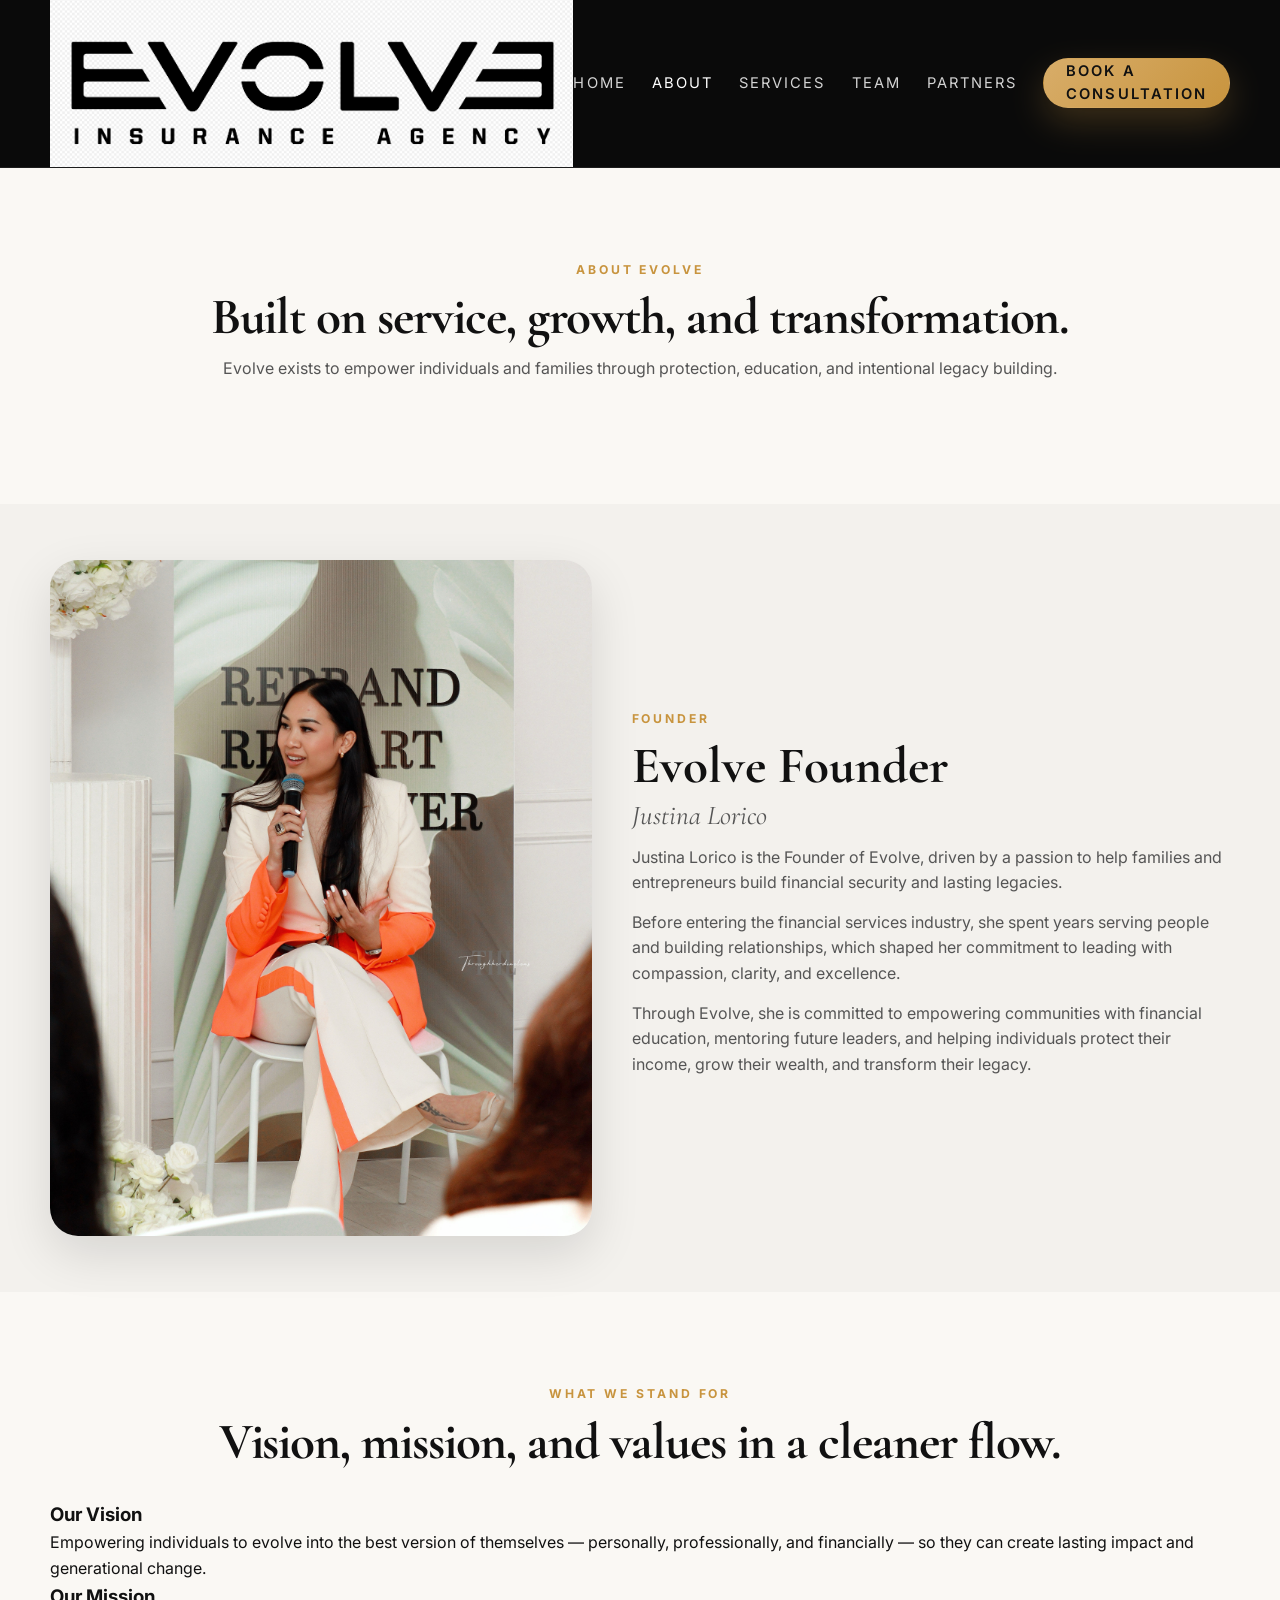
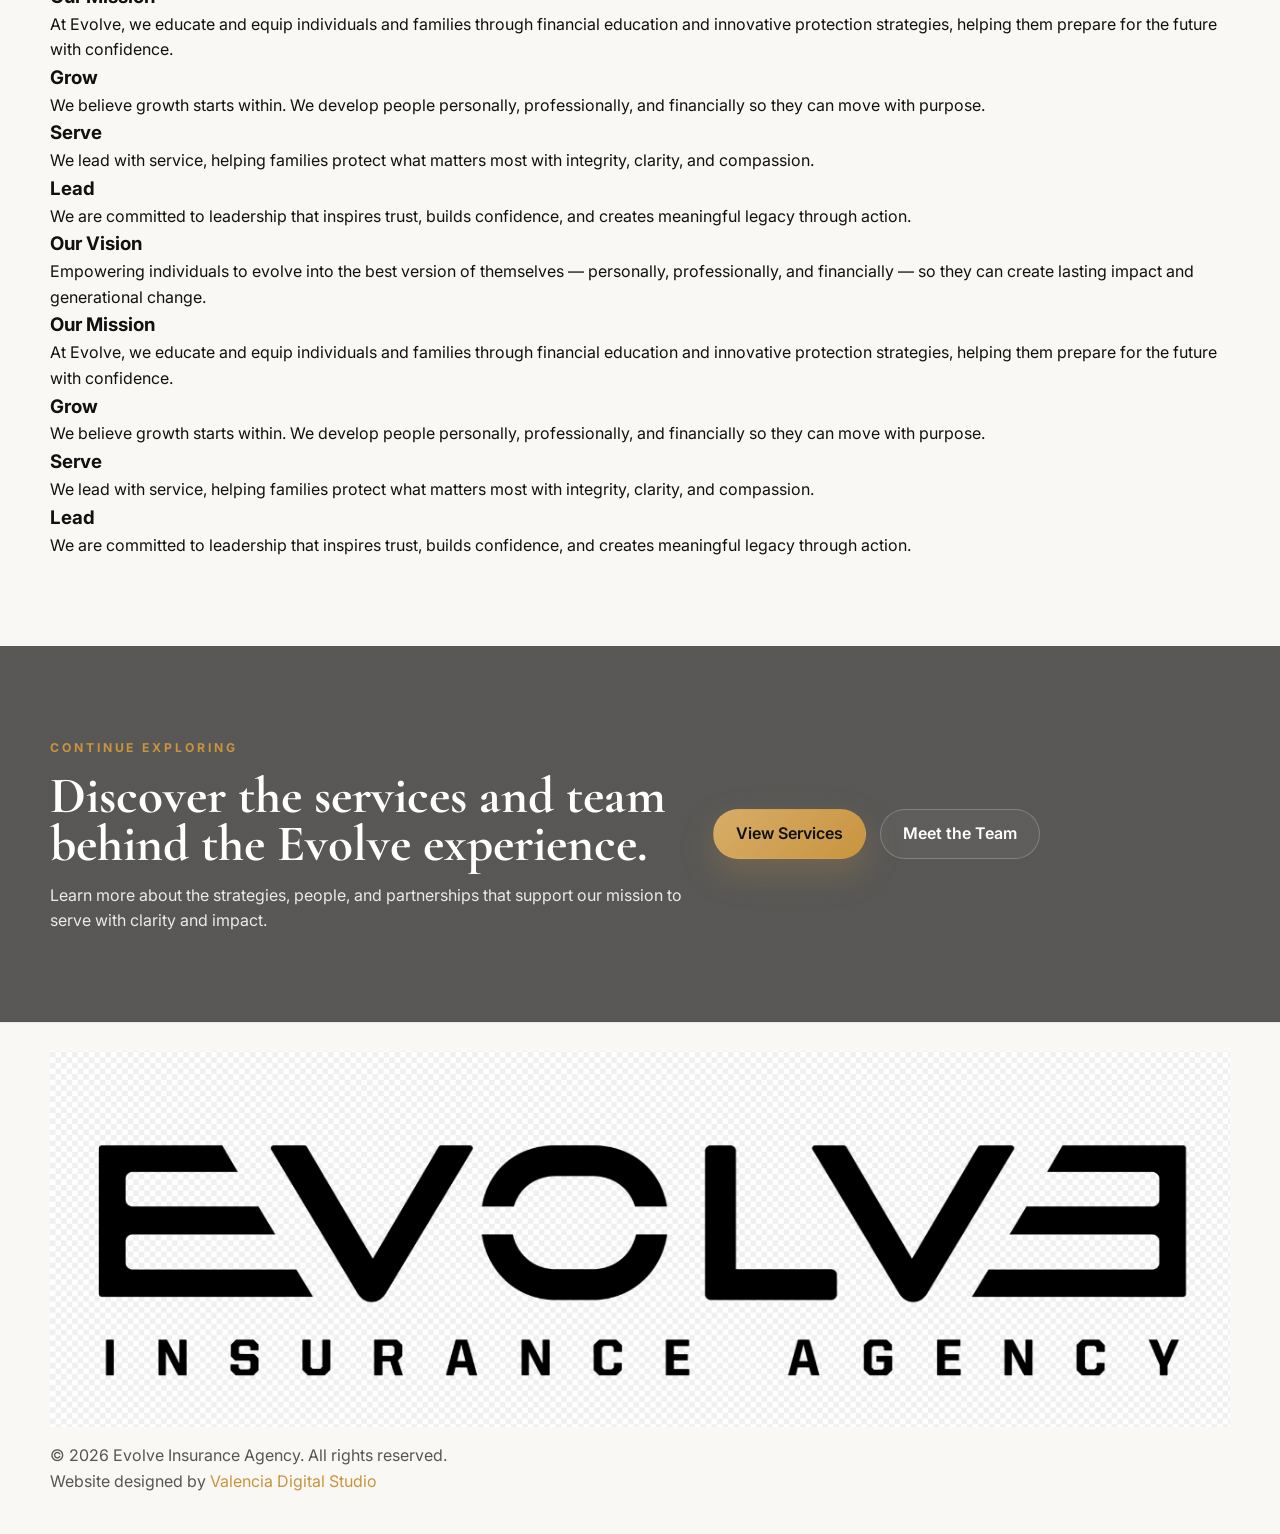
==== about.html @ 2012eca6 "Update about.html" ====
<!DOCTYPE html>
<html lang="en">
<head>
  <meta charset="UTF-8" />
  <meta name="viewport" content="width=device-width, initial-scale=1.0" />
  <title>About | Evolve</title>
  <meta
    name="description"
    content="Learn about Evolve, its founder, mission, and values."
  />

  <link rel="preconnect" href="https://fonts.googleapis.com" />
  <link rel="preconnect" href="https://fonts.gstatic.com" crossorigin />
  <link
    href="https://fonts.googleapis.com/css2?family=Cormorant+Garamond:wght@500;600;700&family=Inter:wght@300;400;500;600;700;800&display=swap"
    rel="stylesheet"
  />

  <link rel="stylesheet" href="style.css" />
</head>
<body>
  <header class="site-header">
    <div class="container nav">
      <a href="index.html" class="brand">
        <img src="assets/evolve-logo.png" alt="Evolve logo" />
      </a>

      <button
        class="menu-toggle"
        id="menuToggle"
        aria-label="Open menu"
        aria-expanded="false"
        aria-controls="mobileMenu"
      >
        <span></span>
        <span></span>
        <span></span>
      </button>

      <nav class="nav-links" id="mobileMenu">
        <a href="index.html">Home</a>
        <a href="about.html" class="active">About</a>
        <a href="services.html">Services</a>
        <a href="team.html">Team</a>
        <a href="partners.html">Partners</a>
        <a href="consultation.html" class="btn btn-gold">Book a Consultation</a>
      </nav>
    </div>
  </header>

  <main>
    <section class="section-light">
      <div class="container">
        <div class="section-heading center">
          <span class="eyebrow">About Evolve</span>
          <h1>Built on service, growth, and transformation.</h1>
          <p>
            Evolve exists to empower individuals and families through protection,
            education, and intentional legacy building.
          </p>
        </div>
      </div>
    </section>

    <section class="section-plain">
      <div class="container about-split">
        <div class="about-image-card">
          <img src="assets/founder.jpg" alt="Founder of Evolve" />
        </div>

        <div class="about-copy">
          <span class="eyebrow">Founder</span>
          <h2>Evolve Founder</h2>
          <p class="script-text">Justina Lorico</p>

          <p>
            Justina Lorico is the Founder of Evolve, driven by a
            passion to help families and entrepreneurs build financial security and
            lasting legacies.
          </p>

          <p>
            Before entering the financial services industry, she spent years serving
            people and building relationships, which shaped her commitment to leading
            with compassion, clarity, and excellence.
          </p>

          <p>
            Through Evolve, she is committed to empowering communities
            with financial education, mentoring future leaders, and helping individuals
            protect their income, grow their wealth, and transform their legacy.
          </p>
        </div>
      </div>
    </section>

    <section class="section-light">
      <div class="container">
        <div class="section-heading center">
          <span class="eyebrow">What We Stand For</span>
          <h2>Vision, mission, and values in a cleaner flow.</h2>
        </div>

        <div class="about-auto-slider">
          <div class="auto-track about-track">
            <article class="about-slide-card">
              <h3>Our Vision</h3>
              <p>
                Empowering individuals to evolve into the best version of themselves —
                personally, professionally, and financially — so they can create lasting
                impact and generational change.
              </p>
            </article>

            <article class="about-slide-card">
              <h3>Our Mission</h3>
              <p>
                At Evolve, we educate and equip individuals and families
                through financial education and innovative protection strategies, helping
                them prepare for the future with confidence.
              </p>
            </article>

            <article class="about-slide-card">
              <h3>Grow</h3>
              <p>
                We believe growth starts within. We develop people personally,
                professionally, and financially so they can move with purpose.
              </p>
            </article>

            <article class="about-slide-card">
              <h3>Serve</h3>
              <p>
                We lead with service, helping families protect what matters most with
                integrity, clarity, and compassion.
              </p>
            </article>

            <article class="about-slide-card">
              <h3>Lead</h3>
              <p>
                We are committed to leadership that inspires trust, builds confidence,
                and creates meaningful legacy through action.
              </p>
            </article>

            <article class="about-slide-card">
              <h3>Our Vision</h3>
              <p>
                Empowering individuals to evolve into the best version of themselves —
                personally, professionally, and financially — so they can create lasting
                impact and generational change.
              </p>
            </article>

            <article class="about-slide-card">
              <h3>Our Mission</h3>
              <p>
                At Evolve, we educate and equip individuals and families
                through financial education and innovative protection strategies, helping
                them prepare for the future with confidence.
              </p>
            </article>

            <article class="about-slide-card">
              <h3>Grow</h3>
              <p>
                We believe growth starts within. We develop people personally,
                professionally, and financially so they can move with purpose.
              </p>
            </article>

            <article class="about-slide-card">
              <h3>Serve</h3>
              <p>
                We lead with service, helping families protect what matters most with
                integrity, clarity, and compassion.
              </p>
            </article>

            <article class="about-slide-card">
              <h3>Lead</h3>
              <p>
                We are committed to leadership that inspires trust, builds confidence,
                and creates meaningful legacy through action.
              </p>
            </article>
          </div>
        </div>
      </div>
    </section>

    <section class="section-dark">
      <div class="container consultation-box">
        <div>
          <span class="eyebrow">Continue Exploring</span>
          <h2>Discover the services and team behind the Evolve experience.</h2>
          <p>
            Learn more about the strategies, people, and partnerships that support
            our mission to serve with clarity and impact.
          </p>
        </div>

        <div class="consultation-actions">
          <a href="services.html" class="btn btn-gold">View Services</a>
          <a href="team.html" class="btn btn-outline-light">Meet the Team</a>
        </div>
      </div>
    </section>
  </main>

  <footer class="site-footer">
    <div class="container footer-row">
      <div class="footer-brand">
        <img src="assets/evolve-logo.png" alt="Evolve logo" />
      </div>

      <div class="footer-copy">
        <p>© 2026 Evolve Insurance Agency. All rights reserved.</p>
        <p>
          Website designed by
          <a
            href="https://www.instagram.com/valenciadigitalstudio?igsh=MWRkOGlpdWNxNnF4ZQ%3D%3D&utm_source=qr"
            target="_blank"
            rel="noopener"
          >
            Valencia Digital Studio
          </a>
        </p>
      </div>
    </div>
  </footer>

  <script>
    const menuToggle = document.getElementById("menuToggle");
    const mobileMenu = document.getElementById("mobileMenu");

    if (menuToggle && mobileMenu) {
      menuToggle.addEventListener("click", () => {
        mobileMenu.classList.toggle("show");
        const expanded = menuToggle.getAttribute("aria-expanded") === "true";
        menuToggle.setAttribute("aria-expanded", String(!expanded));
      });
    }
  </script>
</body>
</html>
---- style.css ----
:root {
  --bg: #f3f1ed;
  --bg-soft: #faf8f4;
  --text: #111111;
  --muted: #555555;
  --line: rgba(17, 17, 17, 0.1);

  --black: #050505;
  --white: #ffffff;
  --gold: #c8943e;
  --gold-soft: #d8ad69;

  --shadow: 0 18px 50px rgba(0, 0, 0, 0.12);
  --radius: 28px;
  --max-width: 1180px;
}

* {
  box-sizing: border-box;
  margin: 0;
  padding: 0;
}

html {
  scroll-behavior: smooth;
}

body {
  font-family: "Inter", sans-serif;
  background: var(--bg);
  color: var(--text);
  line-height: 1.6;
}

img {
  max-width: 100%;
  display: block;
}

a {
  color: inherit;
  text-decoration: none;
}

.container {
  width: min(calc(100% - 32px), var(--max-width));
  margin: 0 auto;
}

/* Header */
.site-header {
  position: sticky;
  top: 0;
  z-index: 1000;
  background: rgba(0, 0, 0, 0.96);
  border-bottom: 1px solid rgba(255, 255, 255, 0.08);
}

.nav {
  min-height: 78px;
  display: flex;
  align-items: center;
  justify-content: space-between;
  position: relative;
}

.brand-mini {
  color: var(--white);
  font-weight: 800;
  letter-spacing: 0.24em;
  font-size: 0.85rem;
}

.nav-links {
  display: flex;
  align-items: center;
  gap: 26px;
}

.nav-links a {
  color: rgba(255, 255, 255, 0.82);
  font-size: 0.92rem;
  text-transform: uppercase;
  letter-spacing: 0.14em;
  transition: 0.25s ease;
}

.nav-links a:hover,
.nav-links a.active {
  color: var(--white);
}

.menu-toggle {
  display: none;
  width: 52px;
  height: 52px;
  border-radius: 14px;
  border: 1px solid rgba(255, 255, 255, 0.12);
  background: rgba(255, 255, 255, 0.04);
  cursor: pointer;
  padding: 0;
  align-items: center;
  justify-content: center;
  flex-direction: column;
  gap: 6px;
}

.menu-toggle span {
  width: 22px;
  height: 2px;
  background: var(--white);
  border-radius: 999px;
  display: block;
}

/* Buttons */
.btn {
  min-height: 50px;
  padding: 0 22px;
  display: inline-flex;
  align-items: center;
  justify-content: center;
  border-radius: 999px;
  border: 1px solid transparent;
  font-weight: 600;
  transition: 0.25s ease;
}

.btn:hover {
  transform: translateY(-2px);
}

.btn-gold {
  background: linear-gradient(135deg, var(--gold-soft), var(--gold));
  color: #111 !important;
  box-shadow: 0 14px 34px rgba(200, 148, 62, 0.25);
}

.btn-outline {
  border-color: rgba(17, 17, 17, 0.12);
  background: rgba(255, 255, 255, 0.75);
  color: var(--text) !important;
}

.btn-outline-light {
  border-color: rgba(255, 255, 255, 0.22);
  background: rgba(255, 255, 255, 0.04);
  color: var(--white) !important;
}

/* Sections */
.section-light {
  padding: 88px 0;
  background: var(--bg-soft);
}

.section-plain {
  padding: 56px 0;
  background: var(--bg);
}

.section-dark {
  padding: 88px 0;
  color: var(--white);
  background:
    linear-gradient(rgba(8, 8, 8, 0.66), rgba(8, 8, 8, 0.66)),
    url("assets/dark-texture.jpg") center/cover no-repeat;
}

.section-heading {
  margin-bottom: 34px;
}

.section-heading.center {
  text-align: center;
}

.section-heading h1,
.section-heading h2 {
  font-family: "Cormorant Garamond", serif;
  font-size: clamp(2.5rem, 4vw, 4.2rem);
  line-height: 0.95;
  margin-bottom: 14px;
  letter-spacing: -0.02em;
}

.section-heading p {
  max-width: 860px;
  margin: 0 auto;
  color: var(--muted);
}

.section-dark .section-heading p {
  color: rgba(255, 255, 255, 0.86);
}

.eyebrow {
  display: inline-block;
  margin-bottom: 14px;
  text-transform: uppercase;
  letter-spacing: 0.24em;
  font-size: 0.76rem;
  font-weight: 700;
  color: var(--gold);
}

.script-text {
  font-family: "Cormorant Garamond", serif;
  font-style: italic;
  color: var(--gold);
  font-size: clamp(1.7rem, 2vw, 2.4rem);
  line-height: 1.1;
}

/* Hero */
.hero-section {
  text-align: center;
}

.hero-logo-wrap {
  margin-bottom: 44px;
}

.logo-wordmark {
  font-size: clamp(4rem, 10vw, 7rem);
  font-weight: 800;
  letter-spacing: 0.06em;
  line-height: 0.92;
}

.logo-sub {
  letter-spacing: 0.58em;
  font-size: 0.95rem;
  margin-top: 10px;
  margin-bottom: 12px;
  text-transform: uppercase;
}

.hero-copy {
  max-width: 860px;
  margin: 0 auto;
  display: grid;
  gap: 18px;
  font-size: 1.08rem;
}

.hero-actions {
  display: flex;
  gap: 14px;
  justify-content: center;
  flex-wrap: wrap;
  margin-top: 10px;
}

/* Grid helpers */
.grid-3 {
  display: grid;
  grid-template-columns: repeat(3, 1fr);
  gap: 24px;
}

.grid-4 {
  display: grid;
  grid-template-columns: repeat(4, 1fr);
  gap: 18px;
}

/* Impact */
.impact-card {
  min-height: 180px;
  border-radius: 24px;
  padding: 28px 22px;
  background: linear-gradient(180deg, rgba(27, 45, 82, 0.78), rgba(61, 98, 171, 0.72));
  border: 1px solid rgba(255, 255, 255, 0.12);
  display: flex;
  flex-direction: column;
  justify-content: center;
  text-align: center;
}

.impact-card strong {
  font-size: 2rem;
  line-height: 1;
  margin-bottom: 10px;
  text-transform: uppercase;
}

.impact-card span {
  font-size: 0.98rem;
  text-transform: uppercase;
  letter-spacing: 0.05em;
  color: rgba(255, 255, 255, 0.92);
}

/* Value band */
.value-band {
  text-align: center;
}

.value-band p {
  font-size: clamp(1.7rem, 3vw, 2.6rem);
  color: var(--gold);
  letter-spacing: 0.35em;
  text-transform: uppercase;
  font-weight: 700;
}

.value-band span {
  margin: 0 12px;
}

/* Preview cards */
.preview-card {
  background: rgba(255, 255, 255, 0.72);
  border: 1px solid rgba(17, 17, 17, 0.08);
  border-radius: var(--radius);
  box-shadow: var(--shadow);
  padding: 30px;
  transition: 0.25s ease;
}

.preview-card:hover {
  transform: translateY(-4px);
  box-shadow: 0 22px 56px rgba(0, 0, 0, 0.14);
}

.preview-card h3 {
  font-family: "Cormorant Garamond", serif;
  font-size: 2rem;
  margin-bottom: 10px;
}

.preview-card p {
  color: var(--muted);
}

/* Consultation */
.consultation-box {
  display: grid;
  grid-template-columns: 1.1fr 0.9fr;
  gap: 30px;
  align-items: center;
}

.consultation-box h2 {
  font-family: "Cormorant Garamond", serif;
  font-size: clamp(2.3rem, 4vw, 4rem);
  line-height: 0.95;
  margin-bottom: 14px;
}

.consultation-box p {
  color: rgba(255, 255, 255, 0.88);
}

.consultation-actions {
  display: flex;
  gap: 14px;
  flex-wrap: wrap;
}

/* Footer */
.site-footer {
  padding: 28px 0 40px;
  border-top: 1px solid rgba(17, 17, 17, 0.08);
  background: var(--bg-soft);
}

.footer-row {
  display: flex;
  justify-content: space-between;
  gap: 16px;
  flex-wrap: wrap;
}

.footer-row p {
  color: var(--muted);
}

.footer-row a {
  color: var(--gold);
}

/* Responsive */
@media (max-width: 1024px) {
  .grid-4 {
    grid-template-columns: repeat(2, 1fr);
  }

  .grid-3,
  .consultation-box {
    grid-template-columns: 1fr;
  }
}

@media (max-width: 760px) {
  .menu-toggle {
    display: inline-flex;
  }

  .nav-links {
    display: none;
    position: absolute;
    top: calc(100% + 10px);
    right: 0;
    width: min(300px, calc(100vw - 32px));
    padding: 18px;
    border-radius: 20px;
    background: rgba(0, 0, 0, 0.98);
    border: 1px solid rgba(255, 255, 255, 0.08);
    box-shadow: 0 14px 40px rgba(0, 0, 0, 0.3);
    flex-direction: column;
    align-items: stretch;
    gap: 12px;
    z-index: 1001;
  }

  .nav-links.show {
    display: flex;
  }

  .nav-links a,
  .nav-links .btn {
    width: 100%;
  }

  .grid-4,
  .grid-3,
  .consultation-box {
    grid-template-columns: 1fr;
  }

  .section-light,
  .section-dark {
    padding: 68px 0;
  }

  .hero-actions,
  .consultation-actions {
    flex-direction: column;
  }

  .hero-actions .btn,
  .consultation-actions .btn {
    width: 100%;
  }

  .value-band p {
    letter-spacing: 0.16em;
    line-height: 1.5;
  }
}
/* ABOUT PAGE */
.about-split {
  display: grid;
  grid-template-columns: 0.95fr 1.05fr;
  gap: 40px;
  align-items: center;
}

.about-image-card {
  overflow: hidden;
  border-radius: 28px;
  box-shadow: var(--shadow);
}

.about-image-card img {
  width: 100%;
  height: 100%;
  object-fit: cover;
}

.about-copy h2 {
  font-family: "Cormorant Garamond", serif;
  font-size: clamp(2.3rem, 4vw, 4rem);
  line-height: 0.95;
  margin-bottom: 10px;
}

.about-copy p {
  color: var(--muted);
  margin-bottom: 14px;
}

.mission-grid {
  display: grid;
  grid-template-columns: repeat(3, 1fr);
  gap: 24px;
}

.mission-card {
  border-radius: 28px;
  padding: 30px;
  background: rgba(255, 255, 255, 0.06);
  border: 1px solid rgba(255, 255, 255, 0.1);
}

.mission-card h3 {
  font-family: "Cormorant Garamond", serif;
  font-size: 2rem;
  margin-bottom: 10px;
}

.mission-card p {
  color: rgba(255, 255, 255, 0.88);
}

.statement-stack {
  display: grid;
  gap: 24px;
}

.statement-box {
  border-radius: 28px;
  padding: 34px;
}

.dark-box {
  background:
    linear-gradient(rgba(8, 8, 8, 0.72), rgba(8, 8, 8, 0.72)),
    url("assets/dark-texture.jpg") center/cover no-repeat;
  color: var(--white);
  border: 1px solid rgba(255, 255, 255, 0.08);
}

.statement-title {
  font-family: "Cormorant Garamond", serif;
  font-size: clamp(2rem, 3vw, 3rem);
  margin-bottom: 10px;
}

.statement-body {
  color: rgba(255, 255, 255, 0.9);
  font-size: 1.06rem;
}

.about-bottom-cta {
  display: grid;
  grid-template-columns: 1.1fr 0.9fr;
  gap: 28px;
  align-items: center;
}

.about-bottom-cta h2 {
  font-family: "Cormorant Garamond", serif;
  font-size: clamp(2.2rem, 4vw, 3.8rem);
  line-height: 0.95;
}

.about-bottom-actions {
  display: flex;
  gap: 14px;
  flex-wrap: wrap;
  justify-content: flex-start;
}

@media (max-width: 1024px) {
  .about-split,
  .mission-grid,
  .about-bottom-cta {
    grid-template-columns: 1fr;
  }
}

@media (max-width: 760px) {
  .about-bottom-actions {
    flex-direction: column;
  }

  .about-bottom-actions .btn {
    width: 100%;
  }

  .mission-grid {
    grid-template-columns: 1fr;
  }
}
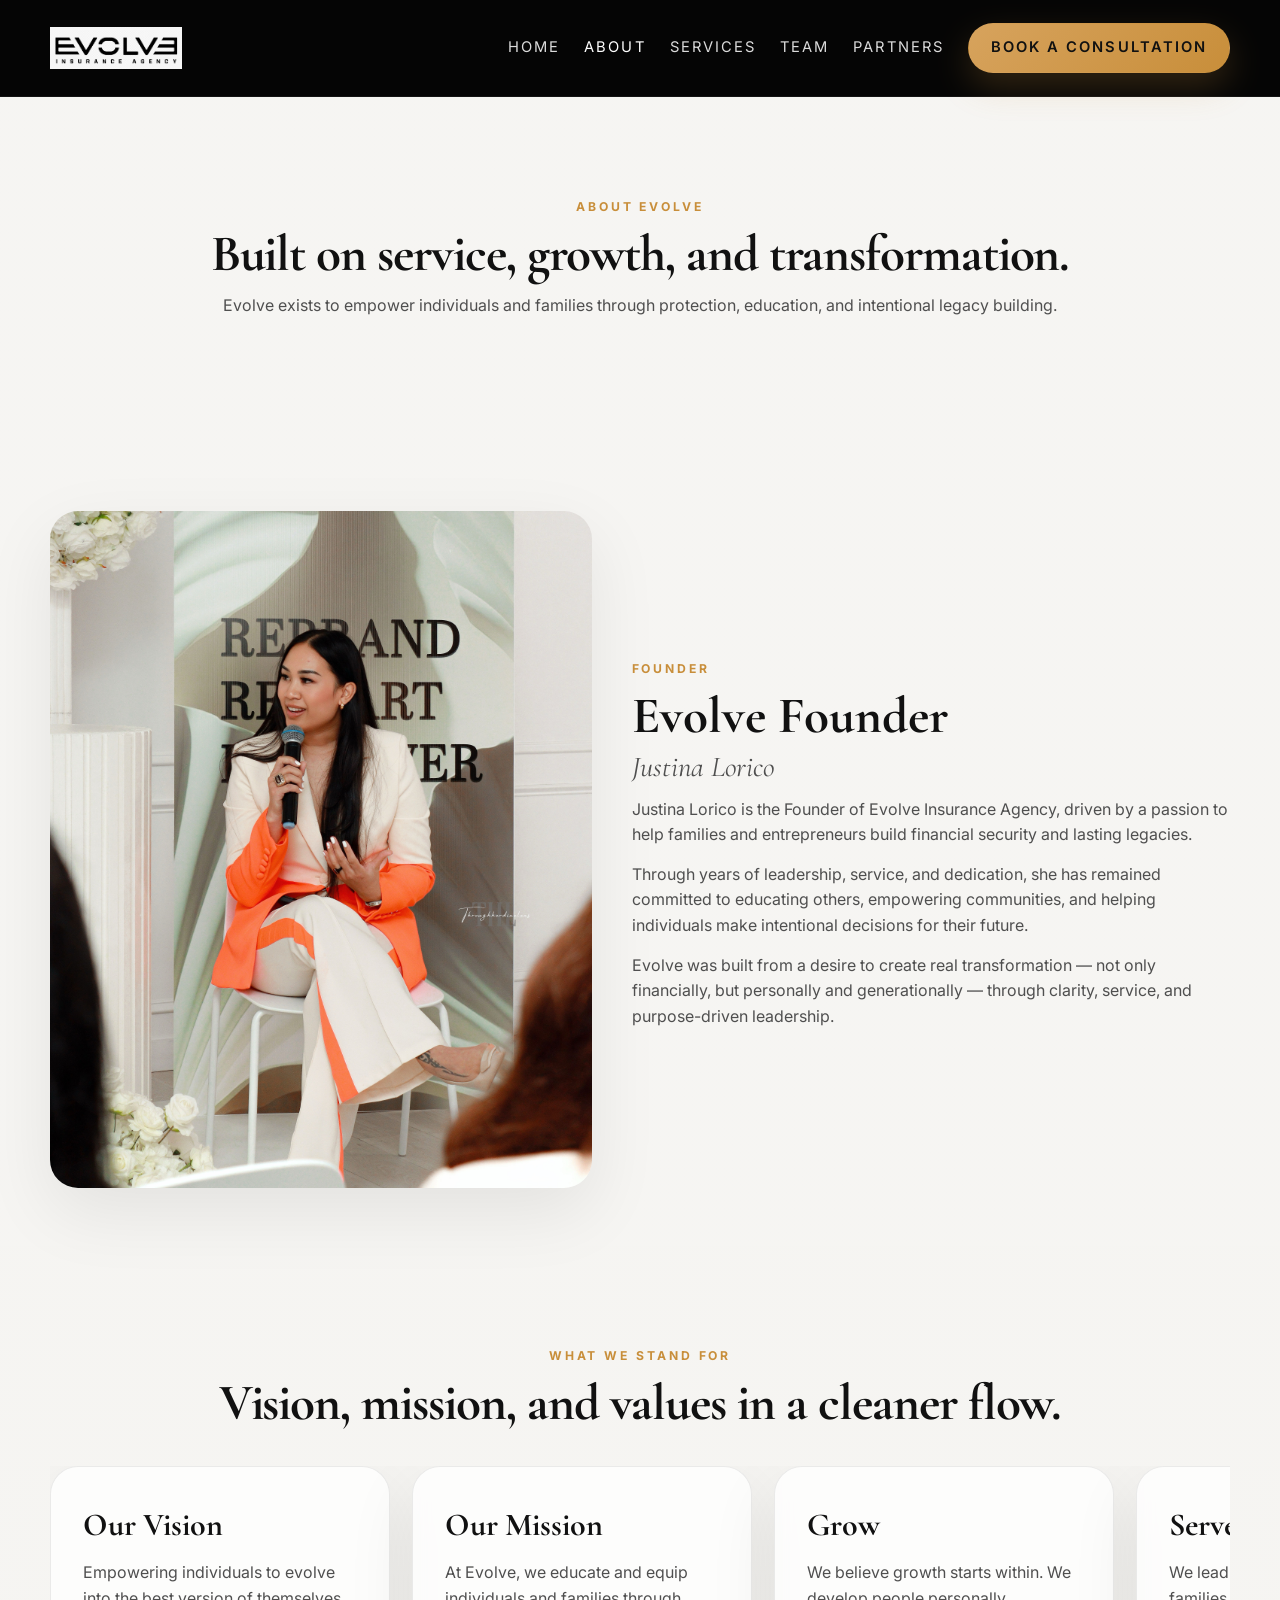
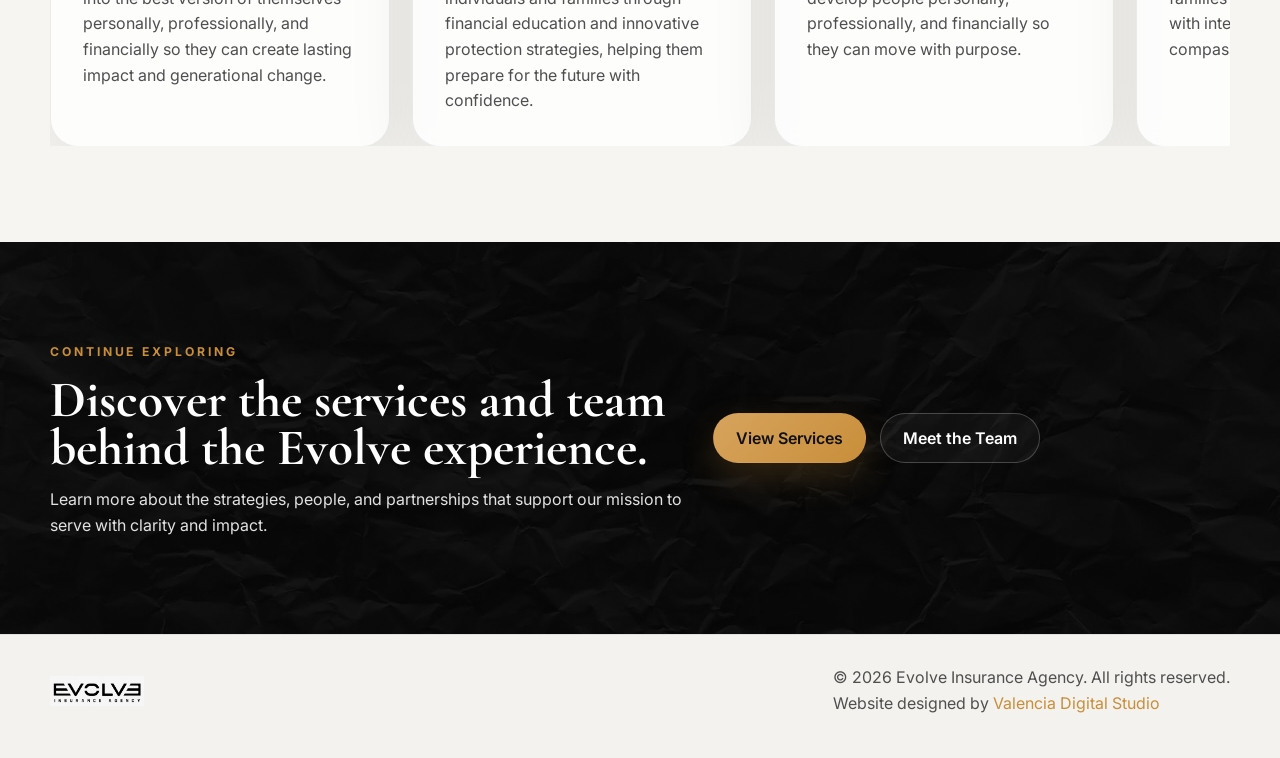
==== commit 425d3415: "Update about.html" ====
--- a/about.html
+++ b/about.html
@@ -3,10 +3,10 @@
 <head>
   <meta charset="UTF-8" />
   <meta name="viewport" content="width=device-width, initial-scale=1.0" />
-  <title>About | Evolve</title>
+  <title>About | Evolve Insurance Agency</title>
   <meta
     name="description"
-    content="Learn about Evolve, its founder, mission, and values."
+    content="Learn about Evolve Insurance Agency, the founder, mission, and values behind the brand."
   />
 
   <link rel="preconnect" href="https://fonts.googleapis.com" />
@@ -43,7 +43,7 @@
         <a href="services.html">Services</a>
         <a href="team.html">Team</a>
         <a href="partners.html">Partners</a>
-        <a href="consultation.html" class="btn btn-gold">Book a Consultation</a>
+        <a href="consultation.html" class="btn btn-gold nav-cta">Book a Consultation</a>
       </nav>
     </div>
   </header>
@@ -65,7 +65,7 @@
     <section class="section-plain">
       <div class="container about-split">
         <div class="about-image-card">
-          <img src="assets/founder.jpg" alt="Founder of Evolve" />
+          <img src="assets/founder.jpg" alt="Founder of Evolve Insurance Agency" />
         </div>
 
         <div class="about-copy">
@@ -74,21 +74,21 @@
           <p class="script-text">Justina Lorico</p>
 
           <p>
-            Justina Lorico is the Founder of Evolve, driven by a
+            Justina Lorico is the Founder of Evolve Insurance Agency, driven by a
             passion to help families and entrepreneurs build financial security and
             lasting legacies.
           </p>
 
           <p>
-            Before entering the financial services industry, she spent years serving
-            people and building relationships, which shaped her commitment to leading
-            with compassion, clarity, and excellence.
-          </p>
-
-          <p>
-            Through Evolve, she is committed to empowering communities
-            with financial education, mentoring future leaders, and helping individuals
-            protect their income, grow their wealth, and transform their legacy.
+            Through years of leadership, service, and dedication, she has remained
+            committed to educating others, empowering communities, and helping
+            individuals make intentional decisions for their future.
+          </p>
+
+          <p>
+            Evolve was built from a desire to create real transformation — not only
+            financially, but personally and generationally — through clarity,
+            service, and purpose-driven leadership.
           </p>
         </div>
       </div>
@@ -101,27 +101,27 @@
           <h2>Vision, mission, and values in a cleaner flow.</h2>
         </div>
 
-        <div class="about-auto-slider">
-          <div class="auto-track about-track">
-            <article class="about-slide-card">
+        <div class="slider-shell">
+          <div class="slider-track slider-right about-track">
+            <article class="about-slide-card about-blue">
               <h3>Our Vision</h3>
               <p>
-                Empowering individuals to evolve into the best version of themselves —
-                personally, professionally, and financially — so they can create lasting
+                Empowering individuals to evolve into the best version of themselves
+                personally, professionally, and financially so they can create lasting
                 impact and generational change.
               </p>
             </article>
 
-            <article class="about-slide-card">
+            <article class="about-slide-card about-blue">
               <h3>Our Mission</h3>
               <p>
-                At Evolve, we educate and equip individuals and families
-                through financial education and innovative protection strategies, helping
+                At Evolve, we educate and equip individuals and families through
+                financial education and innovative protection strategies, helping
                 them prepare for the future with confidence.
               </p>
             </article>
 
-            <article class="about-slide-card">
+            <article class="about-slide-card about-blue">
               <h3>Grow</h3>
               <p>
                 We believe growth starts within. We develop people personally,
@@ -129,15 +129,15 @@
               </p>
             </article>
 
-            <article class="about-slide-card">
+            <article class="about-slide-card about-blue">
               <h3>Serve</h3>
               <p>
-                We lead with service, helping families protect what matters most with
-                integrity, clarity, and compassion.
-              </p>
-            </article>
-
-            <article class="about-slide-card">
+                We lead with service, helping families protect what matters most
+                with integrity, clarity, and compassion.
+              </p>
+            </article>
+
+            <article class="about-slide-card about-blue">
               <h3>Lead</h3>
               <p>
                 We are committed to leadership that inspires trust, builds confidence,
@@ -145,25 +145,25 @@
               </p>
             </article>
 
-            <article class="about-slide-card">
+            <article class="about-slide-card about-blue">
               <h3>Our Vision</h3>
               <p>
-                Empowering individuals to evolve into the best version of themselves —
-                personally, professionally, and financially — so they can create lasting
+                Empowering individuals to evolve into the best version of themselves
+                personally, professionally, and financially so they can create lasting
                 impact and generational change.
               </p>
             </article>
 
-            <article class="about-slide-card">
+            <article class="about-slide-card about-blue">
               <h3>Our Mission</h3>
               <p>
-                At Evolve, we educate and equip individuals and families
-                through financial education and innovative protection strategies, helping
+                At Evolve, we educate and equip individuals and families through
+                financial education and innovative protection strategies, helping
                 them prepare for the future with confidence.
               </p>
             </article>
 
-            <article class="about-slide-card">
+            <article class="about-slide-card about-blue">
               <h3>Grow</h3>
               <p>
                 We believe growth starts within. We develop people personally,
@@ -171,15 +171,15 @@
               </p>
             </article>
 
-            <article class="about-slide-card">
+            <article class="about-slide-card about-blue">
               <h3>Serve</h3>
               <p>
-                We lead with service, helping families protect what matters most with
-                integrity, clarity, and compassion.
-              </p>
-            </article>
-
-            <article class="about-slide-card">
+                We lead with service, helping families protect what matters most
+                with integrity, clarity, and compassion.
+              </p>
+            </article>
+
+            <article class="about-slide-card about-blue">
               <h3>Lead</h3>
               <p>
                 We are committed to leadership that inspires trust, builds confidence,
--- a/style.css
+++ b/style.css
@@ -1,16 +1,18 @@
 :root {
-  --bg: #f3f1ed;
-  --bg-soft: #faf8f4;
+  --bg: #e9e9eb;
+  --bg-soft: #f4f2ee;
+  --panel: #f7f6f3;
   --text: #111111;
-  --muted: #555555;
-  --line: rgba(17, 17, 17, 0.1);
+  --muted: #4f4f4f;
+  --line: rgba(17, 17, 17, 0.08);
 
   --black: #050505;
   --white: #ffffff;
-  --gold: #c8943e;
-  --gold-soft: #d8ad69;
+  --gold: #c88e3a;
+  --gold-soft: #d7a35d;
 
   --shadow: 0 18px 50px rgba(0, 0, 0, 0.12);
+  --shadow-soft: 0 24px 70px rgba(0, 0, 0, 0.08);
   --radius: 28px;
   --max-width: 1180px;
 }
@@ -47,38 +49,40 @@
   margin: 0 auto;
 }
 
-/* Header */
+/* HEADER */
 .site-header {
   position: sticky;
   top: 0;
   z-index: 1000;
-  background: rgba(0, 0, 0, 0.96);
-  border-bottom: 1px solid rgba(255, 255, 255, 0.08);
+  background: rgba(0, 0, 0, 0.98);
+  border-bottom: 1px solid rgba(255, 255, 255, 0.06);
+  backdrop-filter: blur(12px);
 }
 
 .nav {
-  min-height: 78px;
+  min-height: 96px;
   display: flex;
   align-items: center;
   justify-content: space-between;
   position: relative;
 }
 
-.brand-mini {
-  color: var(--white);
-  font-weight: 800;
-  letter-spacing: 0.24em;
-  font-size: 0.85rem;
+.brand img,
+.logo {
+  height: 42px;
+  width: auto;
+  object-fit: contain;
+  display: block;
 }
 
 .nav-links {
   display: flex;
   align-items: center;
-  gap: 26px;
+  gap: 24px;
 }
 
 .nav-links a {
-  color: rgba(255, 255, 255, 0.82);
+  color: rgba(255, 255, 255, 0.86);
   font-size: 0.92rem;
   text-transform: uppercase;
   letter-spacing: 0.14em;
@@ -113,7 +117,7 @@
   display: block;
 }
 
-/* Buttons */
+/* BUTTONS */
 .btn {
   min-height: 50px;
   padding: 0 22px;
@@ -133,12 +137,12 @@
 .btn-gold {
   background: linear-gradient(135deg, var(--gold-soft), var(--gold));
   color: #111 !important;
-  box-shadow: 0 14px 34px rgba(200, 148, 62, 0.25);
+  box-shadow: 0 14px 34px rgba(200, 142, 58, 0.22);
 }
 
 .btn-outline {
   border-color: rgba(17, 17, 17, 0.12);
-  background: rgba(255, 255, 255, 0.75);
+  background: rgba(255, 255, 255, 0.82);
   color: var(--text) !important;
 }
 
@@ -148,27 +152,31 @@
   color: var(--white) !important;
 }
 
-/* Sections */
+/* SECTIONS */
 .section-light {
-  padding: 88px 0;
-  background: var(--bg-soft);
+  padding: 96px 0;
+  background:
+    linear-gradient(rgba(247, 246, 243, 0.92), rgba(247, 246, 243, 0.92)),
+    url("assets/light-texture.jpg") center/cover no-repeat;
 }
 
 .section-plain {
-  padding: 56px 0;
-  background: var(--bg);
+  padding: 58px 0;
+  background:
+    linear-gradient(rgba(247, 246, 243, 0.92), rgba(247, 246, 243, 0.92)),
+    url("assets/light-texture.jpg") center/cover no-repeat;
 }
 
 .section-dark {
-  padding: 88px 0;
+  padding: 96px 0;
   color: var(--white);
   background:
-    linear-gradient(rgba(8, 8, 8, 0.66), rgba(8, 8, 8, 0.66)),
-    url("assets/dark-texture.jpg") center/cover no-repeat;
+    linear-gradient(rgba(8, 8, 8, 0.72), rgba(8, 8, 8, 0.72)),
+    url("assets/black-texture.jpg") center/cover no-repeat;
 }
 
 .section-heading {
-  margin-bottom: 34px;
+  margin-bottom: 38px;
 }
 
 .section-heading.center {
@@ -184,13 +192,32 @@
   letter-spacing: -0.02em;
 }
 
+.section-light .section-heading h1,
+.section-light .section-heading h2,
+.section-plain .section-heading h1,
+.section-plain .section-heading h2 {
+  color: var(--text);
+}
+
+.section-dark .section-heading h1,
+.section-dark .section-heading h2 {
+  color: var(--white);
+}
+
 .section-heading p {
   max-width: 860px;
   margin: 0 auto;
+}
+
+.section-light .section-heading p,
+.section-light p,
+.section-plain .section-heading p,
+.section-plain p {
   color: var(--muted);
 }
 
-.section-dark .section-heading p {
+.section-dark .section-heading p,
+.section-dark p {
   color: rgba(255, 255, 255, 0.86);
 }
 
@@ -208,32 +235,46 @@
   font-family: "Cormorant Garamond", serif;
   font-style: italic;
   color: var(--gold);
-  font-size: clamp(1.7rem, 2vw, 2.4rem);
+  font-size: clamp(1.8rem, 2vw, 2.5rem);
   line-height: 1.1;
 }
 
-/* Hero */
+/* HERO */
 .hero-section {
+  position: relative;
+  overflow: hidden;
   text-align: center;
+  background:
+    linear-gradient(rgba(247, 246, 243, 0.94), rgba(247, 246, 243, 0.94)),
+    url("assets/light-texture.jpg") center/cover no-repeat;
+}
+
+.hero-inner {
+  position: relative;
+  z-index: 1;
 }
 
 .hero-logo-wrap {
-  margin-bottom: 44px;
-}
-
-.logo-wordmark {
-  font-size: clamp(4rem, 10vw, 7rem);
-  font-weight: 800;
-  letter-spacing: 0.06em;
-  line-height: 0.92;
-}
-
-.logo-sub {
-  letter-spacing: 0.58em;
-  font-size: 0.95rem;
-  margin-top: 10px;
-  margin-bottom: 12px;
-  text-transform: uppercase;
+  margin-bottom: 42px;
+}
+
+.hero-logo-row {
+  display: flex;
+  align-items: center;
+  justify-content: center;
+  gap: 18px;
+}
+
+.hero-eagle {
+  height: 70px;
+  width: auto;
+  object-fit: contain;
+}
+
+.hero-logo-main {
+  height: 90px;
+  width: auto;
+  object-fit: contain;
 }
 
 .hero-copy {
@@ -249,33 +290,75 @@
   gap: 14px;
   justify-content: center;
   flex-wrap: wrap;
-  margin-top: 10px;
-}
-
-/* Grid helpers */
-.grid-3 {
-  display: grid;
-  grid-template-columns: repeat(3, 1fr);
-  gap: 24px;
-}
-
-.grid-4 {
-  display: grid;
-  grid-template-columns: repeat(4, 1fr);
-  gap: 18px;
-}
-
-/* Impact */
+  margin-top: 12px;
+}
+
+/* SHARED AUTO SLIDERS */
+.slider-shell {
+  overflow: hidden;
+  width: 100%;
+  position: relative;
+}
+
+.slider-track {
+  display: flex;
+  gap: 22px;
+  width: max-content;
+  will-change: transform;
+}
+
+.slider-right {
+  animation: moveRight 42s linear infinite;
+}
+
+.slider-shell:hover .slider-track {
+  animation-play-state: paused;
+}
+
+@keyframes moveRight {
+  0% {
+    transform: translateX(-50%);
+  }
+  100% {
+    transform: translateX(0);
+  }
+}
+
+/* LIGHT CARDS */
+.preview-card,
+.about-slide-card,
+.team-copy-card,
+.consultation-main-card,
+.consultation-side-card,
+.partner-card,
+.partner-logo-card {
+  background: rgba(255, 255, 255, 0.76);
+  border: 1px solid rgba(17, 17, 17, 0.08);
+  backdrop-filter: blur(8px);
+}
+
+/* IMPACT */
+.impact-track .impact-card {
+  min-width: 260px;
+  max-width: 260px;
+}
+
 .impact-card {
   min-height: 180px;
   border-radius: 24px;
   padding: 28px 22px;
-  background: linear-gradient(180deg, rgba(27, 45, 82, 0.78), rgba(61, 98, 171, 0.72));
-  border: 1px solid rgba(255, 255, 255, 0.12);
+  background: linear-gradient(180deg, rgba(44, 67, 110, 0.72), rgba(73, 105, 170, 0.68));
+  border: 1px solid rgba(255, 255, 255, 0.10);
   display: flex;
   flex-direction: column;
   justify-content: center;
   text-align: center;
+  transition: 0.3s ease;
+}
+
+.impact-card:hover {
+  transform: translateY(-4px);
+  box-shadow: 0 22px 50px rgba(0, 0, 0, 0.18);
 }
 
 .impact-card strong {
@@ -283,16 +366,17 @@
   line-height: 1;
   margin-bottom: 10px;
   text-transform: uppercase;
+  color: var(--white);
 }
 
 .impact-card span {
   font-size: 0.98rem;
   text-transform: uppercase;
   letter-spacing: 0.05em;
-  color: rgba(255, 255, 255, 0.92);
-}
-
-/* Value band */
+  color: rgba(255, 255, 255, 0.94);
+}
+
+/* VALUE BAND */
 .value-band {
   text-align: center;
 }
@@ -309,59 +393,539 @@
   margin: 0 12px;
 }
 
-/* Preview cards */
+/* PREVIEW CARDS */
+.preview-track .preview-card {
+  min-width: 320px;
+  max-width: 320px;
+}
+
 .preview-card {
-  background: rgba(255, 255, 255, 0.72);
-  border: 1px solid rgba(17, 17, 17, 0.08);
-  border-radius: var(--radius);
-  box-shadow: var(--shadow);
+  border-radius: 28px;
+  box-shadow: var(--shadow-soft);
   padding: 30px;
-  transition: 0.25s ease;
+  transition: 0.3s ease;
 }
 
 .preview-card:hover {
   transform: translateY(-4px);
-  box-shadow: 0 22px 56px rgba(0, 0, 0, 0.14);
+  box-shadow: 0 24px 60px rgba(0, 0, 0, 0.12);
 }
 
 .preview-card h3 {
   font-family: "Cormorant Garamond", serif;
   font-size: 2rem;
   margin-bottom: 10px;
+  color: var(--text);
 }
 
 .preview-card p {
   color: var(--muted);
 }
 
-/* Consultation */
-.consultation-box {
+/* HOMEPAGE PARTNERS */
+.homepage-partners {
+  padding-top: 24px;
+}
+
+.partners-logo-grid {
+  display: grid;
+  grid-template-columns: repeat(5, 1fr);
+  gap: 18px;
+  align-items: center;
+}
+
+.partner-logo-card {
+  min-height: 120px;
+  border-radius: 24px;
+  box-shadow: var(--shadow-soft);
+  display: flex;
+  align-items: center;
+  justify-content: center;
+  padding: 20px;
+  transition: 0.25s ease;
+  position: relative;
+  overflow: hidden;
+}
+
+.partner-logo-card::after,
+.partner-card::after {
+  content: "";
+  position: absolute;
+  inset: 0;
+  background: linear-gradient(
+    120deg,
+    transparent,
+    rgba(200, 142, 58, 0.12),
+    transparent
+  );
+  opacity: 0;
+  transition: 0.3s ease;
+}
+
+.partner-logo-card:hover::after,
+.partner-card:hover::after {
+  opacity: 1;
+}
+
+.partner-logo-card:hover {
+  transform: translateY(-4px);
+  box-shadow: 0 24px 60px rgba(0, 0, 0, 0.12);
+}
+
+.partner-logo-card img {
+  max-width: 100%;
+  max-height: 54px;
+  object-fit: contain;
+}
+
+/* ABOUT */
+.about-split {
+  display: grid;
+  grid-template-columns: 0.95fr 1.05fr;
+  gap: 40px;
+  align-items: center;
+}
+
+.about-image-card {
+  overflow: hidden;
+  border-radius: 28px;
+  box-shadow: var(--shadow-soft);
+}
+
+.about-image-card img {
+  width: 100%;
+  height: 100%;
+  object-fit: cover;
+}
+
+.about-copy h2 {
+  font-family: "Cormorant Garamond", serif;
+  font-size: clamp(2.3rem, 4vw, 4rem);
+  line-height: 0.95;
+  margin-bottom: 10px;
+  color: var(--text);
+}
+
+.about-copy p {
+  color: var(--muted);
+  margin-bottom: 14px;
+}
+
+.about-track .about-slide-card {
+  min-width: 340px;
+  max-width: 340px;
+}
+
+.about-slide-card {
+  border-radius: 28px;
+  box-shadow: var(--shadow-soft);
+  padding: 32px;
+  transition: 0.3s ease;
+}
+
+.about-slide-card:hover {
+  transform: translateY(-4px);
+  box-shadow: 0 24px 60px rgba(0, 0, 0, 0.12);
+}
+
+.about-slide-card h3 {
+  font-family: "Cormorant Garamond", serif;
+  font-size: 2rem;
+  margin-bottom: 10px;
+  color: var(--text);
+}
+
+.about-slide-card p {
+  color: var(--muted);
+}
+
+/* SERVICES */
+.services-top-bar {
+  background: #000;
+  color: #fff;
+  padding: 14px 20px;
+  text-align: right;
+  font-size: 0.85rem;
+  letter-spacing: 0.2em;
+  font-weight: 600;
+}
+
+.services-title {
+  text-align: center;
+  margin: 60px 0 50px;
+}
+
+.services-title h2 {
+  font-family: "Cormorant Garamond", serif;
+  font-size: clamp(2.5rem, 4vw, 4.2rem);
+  letter-spacing: 0.2em;
+  color: var(--gold);
+}
+
+.services-clean-layout {
+  display: grid;
+  grid-template-columns: 0.9fr 1.1fr;
+  gap: 60px;
+  align-items: start;
+}
+
+.services-images {
+  display: flex;
+  flex-direction: column;
+  gap: 18px;
+}
+
+.services-images img {
+  width: 100%;
+  height: 180px;
+  object-fit: cover;
+  border-radius: 8px;
+  box-shadow: var(--shadow-soft);
+}
+
+.services-list-right ul {
+  list-style: none;
+  display: flex;
+  flex-direction: column;
+  gap: 22px;
+}
+
+.services-list-right li {
+  font-size: 1.05rem;
+  font-weight: 700;
+  letter-spacing: 0.02em;
+  position: relative;
+  padding-left: 20px;
+  color: var(--text);
+}
+
+.services-list-right li::before {
+  content: "•";
+  position: absolute;
+  left: 0;
+  top: -2px;
+  font-size: 1.4rem;
+  color: var(--text);
+}
+
+.services-list-box {
+  background: rgba(255, 255, 255, 0.06);
+  border: 1px solid rgba(255, 255, 255, 0.1);
+  border-radius: 28px;
+  padding: 34px;
+}
+
+.services-list-modern {
+  list-style: none;
+  display: grid;
+  gap: 16px;
+}
+
+.services-list-modern li {
+  position: relative;
+  padding-left: 22px;
+  font-size: 1.05rem;
+  font-weight: 700;
+  color: rgba(255, 255, 255, 0.92);
+}
+
+.services-list-modern li::before {
+  content: "•";
+  position: absolute;
+  left: 0;
+  top: -1px;
+  color: var(--gold);
+  font-size: 1.4rem;
+}
+
+.service-card {
+  min-width: 260px;
+  max-width: 260px;
+  background: rgba(255, 255, 255, 0.92);
+  color: #111;
+  padding: 25px;
+  border-radius: 20px;
+  font-weight: 700;
+  text-align: center;
+  box-shadow: var(--shadow-soft);
+  border: 1px solid rgba(17, 17, 17, 0.08);
+}
+
+/* TEAM */
+.team-layout {
+  display: grid;
+  grid-template-columns: 1.05fr 0.95fr;
+  gap: 36px;
+  align-items: stretch;
+}
+
+.team-feature-card {
+  position: relative;
+  min-height: 620px;
+  height: 100%;
+  border-radius: 32px;
+  overflow: hidden;
+  box-shadow: var(--shadow-soft);
+  background: #ddd;
+}
+
+.team-feature-card img {
+  width: 100%;
+  height: 100%;
+  min-height: 620px;
+  object-fit: cover;
+  object-position: center;
+  display: block;
+}
+
+.team-copy-card {
+  border-radius: 32px;
+  box-shadow: var(--shadow-soft);
+  padding: 38px;
+  display: flex;
+  flex-direction: column;
+  justify-content: center;
+}
+
+.team-copy-card h2 {
+  font-family: "Cormorant Garamond", serif;
+  font-size: clamp(2.3rem, 4vw, 4rem);
+  line-height: 0.95;
+  margin-bottom: 14px;
+  color: var(--text);
+}
+
+.team-copy-card p {
+  color: var(--muted);
+  margin-bottom: 14px;
+  font-size: 1.03rem;
+}
+
+.team-gallery-grid {
+  display: grid;
+  grid-template-columns: 1.15fr 0.85fr 0.85fr;
+  gap: 20px;
+  align-items: stretch;
+}
+
+.team-gallery-card {
+  overflow: hidden;
+  border-radius: 28px;
+  box-shadow: var(--shadow-soft);
+  min-height: 280px;
+  background: #ddd;
+}
+
+.team-gallery-card img {
+  width: 100%;
+  height: 100%;
+  object-fit: cover;
+  transition: transform 0.45s ease;
+}
+
+.team-gallery-card:hover img {
+  transform: scale(1.05);
+}
+
+.team-gallery-card.large {
+  grid-row: span 2;
+  min-height: 580px;
+}
+
+.team-gallery-card.wide {
+  grid-column: span 2;
+  min-height: 280px;
+}
+
+.team-values-track .team-value-card {
+  min-width: 330px;
+  max-width: 330px;
+}
+
+.team-value-card {
+  border-radius: 30px;
+  padding: 32px;
+  background: linear-gradient(
+    180deg,
+    rgba(255, 255, 255, 0.1),
+    rgba(255, 255, 255, 0.05)
+  );
+  border: 1px solid rgba(255, 255, 255, 0.12);
+  box-shadow: 0 20px 50px rgba(0, 0, 0, 0.14);
+  backdrop-filter: blur(10px);
+  transition: 0.3s ease;
+}
+
+.team-value-card:hover {
+  transform: translateY(-6px);
+}
+
+.team-value-card h3 {
+  font-family: "Cormorant Garamond", serif;
+  font-size: 2.1rem;
+  margin-bottom: 10px;
+  color: var(--white);
+}
+
+.team-value-card p {
+  color: rgba(255, 255, 255, 0.88);
+}
+
+/* PARTNERS PAGE */
+.partners-grid {
+  display: grid;
+  grid-template-columns: repeat(5, 1fr);
+  gap: 20px;
+}
+
+.partner-card {
+  height: 130px;
+  border-radius: 24px;
+  box-shadow: var(--shadow-soft);
+  display: flex;
+  align-items: center;
+  justify-content: center;
+  transition: 0.3s ease;
+  position: relative;
+  overflow: hidden;
+}
+
+.partner-card:hover {
+  transform: translateY(-6px);
+  box-shadow: 0 28px 70px rgba(0, 0, 0, 0.15);
+}
+
+.partner-inner {
+  display: flex;
+  flex-direction: column;
+  align-items: center;
+  gap: 8px;
+}
+
+.partner-inner img {
+  max-width: 100%;
+  max-height: 50px;
+  object-fit: contain;
+  opacity: 0.9;
+  filter: none;
+  transition: 0.3s ease;
+}
+
+.partner-card:hover .partner-inner img {
+  transform: scale(1.04);
+}
+
+.partner-inner span {
+  font-size: 0.7rem;
+  letter-spacing: 0.1em;
+  text-transform: uppercase;
+  color: #777;
+  text-align: center;
+}
+
+/* CONSULTATION */
+.consultation-box,
+.services-cta-band,
+.consultation-bottom-band {
   display: grid;
   grid-template-columns: 1.1fr 0.9fr;
   gap: 30px;
   align-items: center;
 }
 
-.consultation-box h2 {
+.consultation-box h2,
+.services-cta-band h2,
+.consultation-bottom-band h2 {
   font-family: "Cormorant Garamond", serif;
   font-size: clamp(2.3rem, 4vw, 4rem);
   line-height: 0.95;
   margin-bottom: 14px;
 }
 
+.section-light .consultation-box h2,
+.section-light .services-cta-band h2,
+.section-light .consultation-bottom-band h2 {
+  color: var(--text);
+}
+
+.section-dark .consultation-box h2,
+.section-dark .services-cta-band h2,
+.section-dark .consultation-bottom-band h2 {
+  color: var(--white);
+}
+
 .consultation-box p {
   color: rgba(255, 255, 255, 0.88);
 }
 
-.consultation-actions {
+.consultation-actions,
+.services-actions,
+.consultation-page-actions {
   display: flex;
   gap: 14px;
   flex-wrap: wrap;
 }
 
-/* Footer */
+.consultation-page-layout {
+  display: grid;
+  grid-template-columns: 1.05fr 0.95fr;
+  gap: 28px;
+  align-items: stretch;
+}
+
+.consultation-main-card,
+.consultation-side-card {
+  border-radius: 28px;
+  box-shadow: var(--shadow-soft);
+  padding: 34px;
+}
+
+.consultation-main-card h2,
+.consultation-side-card h2 {
+  font-family: "Cormorant Garamond", serif;
+  font-size: clamp(2.2rem, 4vw, 3.8rem);
+  line-height: 0.95;
+  margin-bottom: 14px;
+  color: var(--text);
+}
+
+.consultation-main-card p,
+.consultation-side-card p {
+  color: var(--muted);
+  margin-bottom: 16px;
+}
+
+.consultation-steps-track .consultation-step-card {
+  min-width: 320px;
+  max-width: 320px;
+}
+
+.consultation-step-card {
+  border-radius: 28px;
+  padding: 30px;
+  background: rgba(255, 255, 255, 0.06);
+  border: 1px solid rgba(255, 255, 255, 0.1);
+  transition: 0.3s ease;
+}
+
+.consultation-step-card:hover {
+  transform: translateY(-4px);
+}
+
+.consultation-step-card h3 {
+  font-family: "Cormorant Garamond", serif;
+  font-size: 2rem;
+  margin-bottom: 10px;
+  color: var(--white);
+}
+
+.consultation-step-card p {
+  color: rgba(255, 255, 255, 0.88);
+}
+
+/* FOOTER */
 .site-footer {
-  padding: 28px 0 40px;
+  padding: 30px 0 42px;
   border-top: 1px solid rgba(17, 17, 17, 0.08);
   background: var(--bg-soft);
 }
@@ -369,33 +933,66 @@
 .footer-row {
   display: flex;
   justify-content: space-between;
-  gap: 16px;
+  gap: 20px;
   flex-wrap: wrap;
-}
-
-.footer-row p {
+  align-items: center;
+}
+
+.footer-brand img {
+  height: 30px;
+  object-fit: contain;
+}
+
+.footer-copy p {
   color: var(--muted);
 }
 
-.footer-row a {
+.footer-copy a {
   color: var(--gold);
 }
 
-/* Responsive */
+/* RESPONSIVE */
 @media (max-width: 1024px) {
-  .grid-4 {
-    grid-template-columns: repeat(2, 1fr);
-  }
-
-  .grid-3,
-  .consultation-box {
+  .partners-logo-grid,
+  .partners-grid {
+    grid-template-columns: repeat(3, 1fr);
+  }
+
+  .about-split,
+  .consultation-box,
+  .services-clean-layout,
+  .services-cta-band,
+  .team-layout,
+  .consultation-page-layout,
+  .consultation-bottom-band {
     grid-template-columns: 1fr;
+  }
+
+  .team-gallery-grid {
+    grid-template-columns: 1fr 1fr;
+  }
+
+  .team-gallery-card.large,
+  .team-gallery-card.wide {
+    grid-column: auto;
+    grid-row: auto;
+    min-height: 320px;
+  }
+
+  .team-feature-card,
+  .team-feature-card img {
+    min-height: 420px;
   }
 }
 
 @media (max-width: 760px) {
   .menu-toggle {
     display: inline-flex;
+  }
+
+  .brand img,
+  .logo {
+    height: 24px;
   }
 
   .nav-links {
@@ -424,154 +1021,96 @@
     width: 100%;
   }
 
-  .grid-4,
-  .grid-3,
-  .consultation-box {
-    grid-template-columns: 1fr;
-  }
-
   .section-light,
   .section-dark {
-    padding: 68px 0;
+    padding: 70px 0;
+  }
+
+  .hero-logo-row {
+    flex-direction: column;
+    gap: 10px;
+  }
+
+  .hero-eagle {
+    height: 48px;
+  }
+
+  .hero-logo-main {
+    height: 64px;
   }
 
   .hero-actions,
-  .consultation-actions {
+  .consultation-actions,
+  .services-actions,
+  .consultation-page-actions {
     flex-direction: column;
   }
 
   .hero-actions .btn,
-  .consultation-actions .btn {
+  .consultation-actions .btn,
+  .services-actions .btn,
+  .consultation-page-actions .btn,
+  .consultation-bottom-band .btn {
     width: 100%;
+  }
+
+  .impact-track .impact-card {
+    min-width: 220px;
+    max-width: 220px;
+  }
+
+  .preview-track .preview-card {
+    min-width: 280px;
+    max-width: 280px;
+  }
+
+  .about-track .about-slide-card,
+  .service-card,
+  .team-values-track .team-value-card,
+  .consultation-steps-track .consultation-step-card {
+    min-width: 280px;
+    max-width: 280px;
+  }
+
+  .slider-right {
+    animation-duration: 34s;
+  }
+
+  .partners-logo-grid,
+  .partners-grid {
+    grid-template-columns: 1fr 1fr;
   }
 
   .value-band p {
     letter-spacing: 0.16em;
     line-height: 1.5;
   }
-}
-/* ABOUT PAGE */
-.about-split {
-  display: grid;
-  grid-template-columns: 0.95fr 1.05fr;
-  gap: 40px;
-  align-items: center;
-}
-
-.about-image-card {
-  overflow: hidden;
-  border-radius: 28px;
-  box-shadow: var(--shadow);
-}
-
-.about-image-card img {
-  width: 100%;
-  height: 100%;
-  object-fit: cover;
-}
-
-.about-copy h2 {
-  font-family: "Cormorant Garamond", serif;
-  font-size: clamp(2.3rem, 4vw, 4rem);
-  line-height: 0.95;
-  margin-bottom: 10px;
-}
-
-.about-copy p {
-  color: var(--muted);
-  margin-bottom: 14px;
-}
-
-.mission-grid {
-  display: grid;
-  grid-template-columns: repeat(3, 1fr);
-  gap: 24px;
-}
-
-.mission-card {
-  border-radius: 28px;
-  padding: 30px;
-  background: rgba(255, 255, 255, 0.06);
-  border: 1px solid rgba(255, 255, 255, 0.1);
-}
-
-.mission-card h3 {
-  font-family: "Cormorant Garamond", serif;
-  font-size: 2rem;
-  margin-bottom: 10px;
-}
-
-.mission-card p {
-  color: rgba(255, 255, 255, 0.88);
-}
-
-.statement-stack {
-  display: grid;
-  gap: 24px;
-}
-
-.statement-box {
-  border-radius: 28px;
-  padding: 34px;
-}
-
-.dark-box {
-  background:
-    linear-gradient(rgba(8, 8, 8, 0.72), rgba(8, 8, 8, 0.72)),
-    url("assets/dark-texture.jpg") center/cover no-repeat;
-  color: var(--white);
-  border: 1px solid rgba(255, 255, 255, 0.08);
-}
-
-.statement-title {
-  font-family: "Cormorant Garamond", serif;
-  font-size: clamp(2rem, 3vw, 3rem);
-  margin-bottom: 10px;
-}
-
-.statement-body {
-  color: rgba(255, 255, 255, 0.9);
-  font-size: 1.06rem;
-}
-
-.about-bottom-cta {
-  display: grid;
-  grid-template-columns: 1.1fr 0.9fr;
-  gap: 28px;
-  align-items: center;
-}
-
-.about-bottom-cta h2 {
-  font-family: "Cormorant Garamond", serif;
-  font-size: clamp(2.2rem, 4vw, 3.8rem);
-  line-height: 0.95;
-}
-
-.about-bottom-actions {
-  display: flex;
-  gap: 14px;
-  flex-wrap: wrap;
-  justify-content: flex-start;
-}
-
-@media (max-width: 1024px) {
-  .about-split,
-  .mission-grid,
-  .about-bottom-cta {
+
+  .footer-row {
+    flex-direction: column;
+    align-items: flex-start;
+  }
+
+  .services-clean-layout {
+    gap: 30px;
+  }
+
+  .services-images img {
+    height: 220px;
+  }
+
+  .team-feature-card,
+  .team-feature-card img {
+    min-height: 300px;
+  }
+
+  .team-gallery-grid {
     grid-template-columns: 1fr;
   }
-}
-
-@media (max-width: 760px) {
-  .about-bottom-actions {
-    flex-direction: column;
-  }
-
-  .about-bottom-actions .btn {
-    width: 100%;
-  }
-
-  .mission-grid {
-    grid-template-columns: 1fr;
-  }
-}
+
+  .team-gallery-card,
+  .team-gallery-card.large,
+  .team-gallery-card.wide {
+    min-height: 240px;
+  }
+}
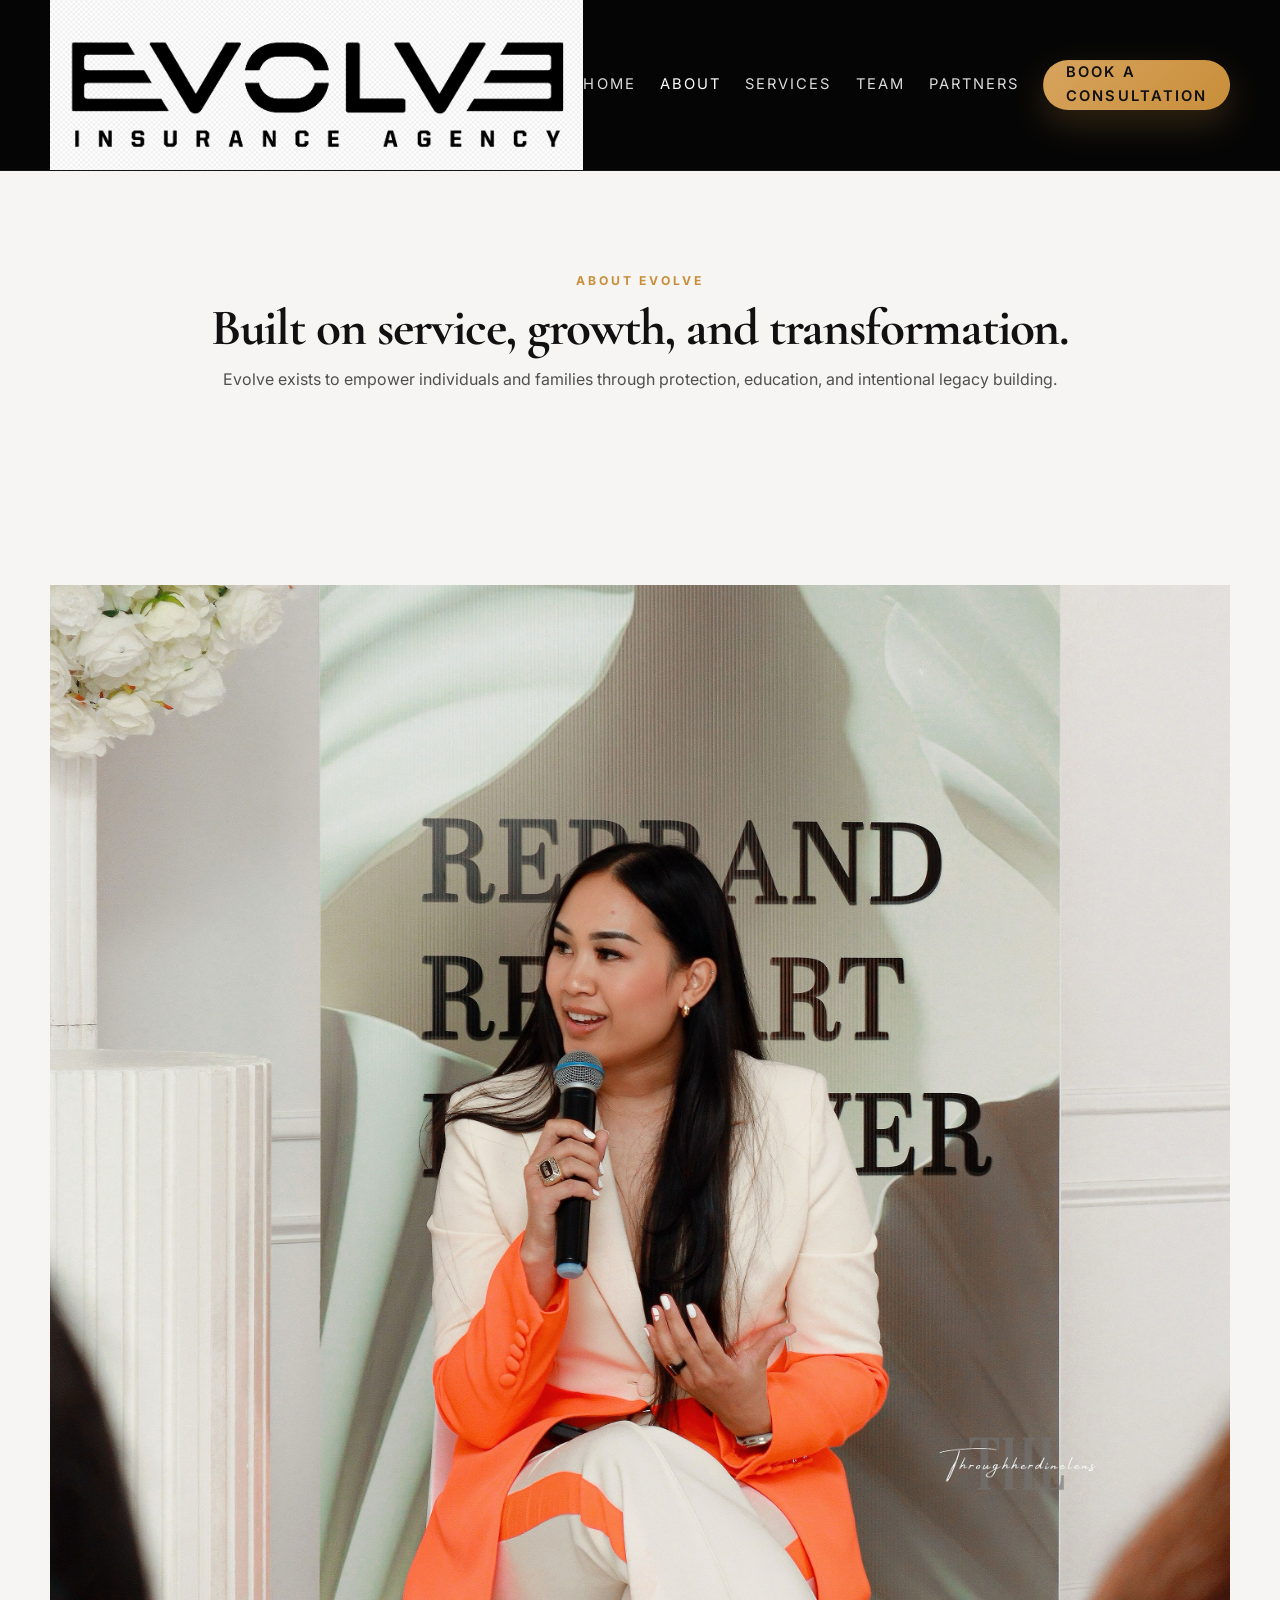
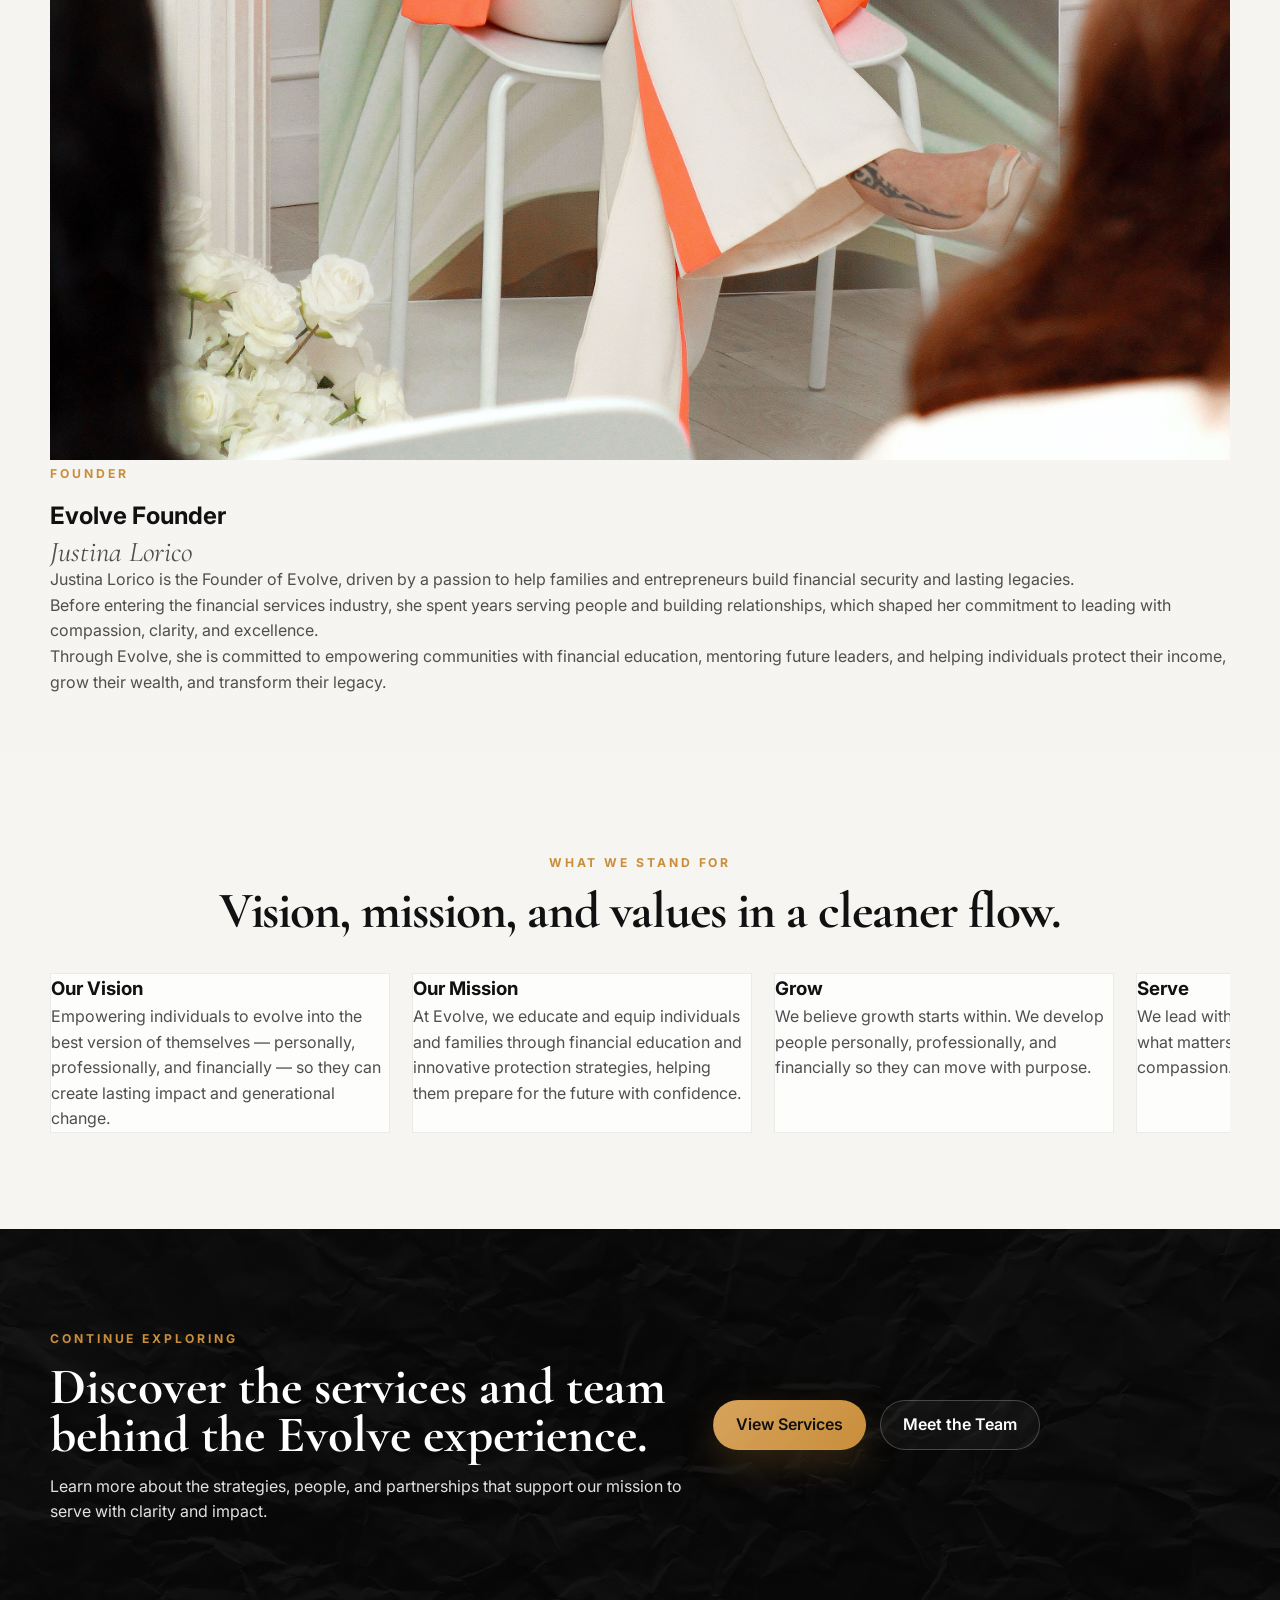
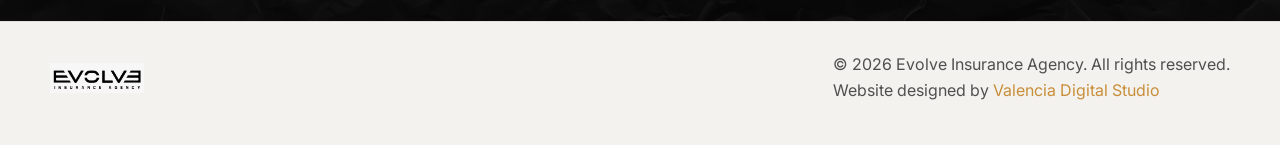
==== commit 708c664a: "Update about.html" ====
--- a/about.html
+++ b/about.html
@@ -3,10 +3,10 @@
 <head>
   <meta charset="UTF-8" />
   <meta name="viewport" content="width=device-width, initial-scale=1.0" />
-  <title>About | Evolve Insurance Agency</title>
+  <title>About | Evolve</title>
   <meta
     name="description"
-    content="Learn about Evolve Insurance Agency, the founder, mission, and values behind the brand."
+    content="Learn about Evolve, its founder, mission, and values."
   />
 
   <link rel="preconnect" href="https://fonts.googleapis.com" />
@@ -43,7 +43,7 @@
         <a href="services.html">Services</a>
         <a href="team.html">Team</a>
         <a href="partners.html">Partners</a>
-        <a href="consultation.html" class="btn btn-gold nav-cta">Book a Consultation</a>
+        <a href="consultation.html" class="btn btn-gold">Book a Consultation</a>
       </nav>
     </div>
   </header>
@@ -65,7 +65,7 @@
     <section class="section-plain">
       <div class="container about-split">
         <div class="about-image-card">
-          <img src="assets/founder.jpg" alt="Founder of Evolve Insurance Agency" />
+          <img src="assets/founder.jpg" alt="Founder of Evolve" />
         </div>
 
         <div class="about-copy">
@@ -74,21 +74,21 @@
           <p class="script-text">Justina Lorico</p>
 
           <p>
-            Justina Lorico is the Founder of Evolve Insurance Agency, driven by a
+            Justina Lorico is the Founder of Evolve, driven by a
             passion to help families and entrepreneurs build financial security and
             lasting legacies.
           </p>
 
           <p>
-            Through years of leadership, service, and dedication, she has remained
-            committed to educating others, empowering communities, and helping
-            individuals make intentional decisions for their future.
-          </p>
-
-          <p>
-            Evolve was built from a desire to create real transformation — not only
-            financially, but personally and generationally — through clarity,
-            service, and purpose-driven leadership.
+            Before entering the financial services industry, she spent years serving
+            people and building relationships, which shaped her commitment to leading
+            with compassion, clarity, and excellence.
+          </p>
+
+          <p>
+            Through Evolve, she is committed to empowering communities
+            with financial education, mentoring future leaders, and helping individuals
+            protect their income, grow their wealth, and transform their legacy.
           </p>
         </div>
       </div>
@@ -103,25 +103,25 @@
 
         <div class="slider-shell">
           <div class="slider-track slider-right about-track">
-            <article class="about-slide-card about-blue">
+            <article class="about-slide-card">
               <h3>Our Vision</h3>
               <p>
-                Empowering individuals to evolve into the best version of themselves
-                personally, professionally, and financially so they can create lasting
+                Empowering individuals to evolve into the best version of themselves —
+                personally, professionally, and financially — so they can create lasting
                 impact and generational change.
               </p>
             </article>
 
-            <article class="about-slide-card about-blue">
+            <article class="about-slide-card">
               <h3>Our Mission</h3>
               <p>
-                At Evolve, we educate and equip individuals and families through
-                financial education and innovative protection strategies, helping
+                At Evolve, we educate and equip individuals and families
+                through financial education and innovative protection strategies, helping
                 them prepare for the future with confidence.
               </p>
             </article>
 
-            <article class="about-slide-card about-blue">
+            <article class="about-slide-card">
               <h3>Grow</h3>
               <p>
                 We believe growth starts within. We develop people personally,
@@ -129,15 +129,15 @@
               </p>
             </article>
 
-            <article class="about-slide-card about-blue">
+            <article class="about-slide-card">
               <h3>Serve</h3>
               <p>
-                We lead with service, helping families protect what matters most
-                with integrity, clarity, and compassion.
-              </p>
-            </article>
-
-            <article class="about-slide-card about-blue">
+                We lead with service, helping families protect what matters most with
+                integrity, clarity, and compassion.
+              </p>
+            </article>
+
+            <article class="about-slide-card">
               <h3>Lead</h3>
               <p>
                 We are committed to leadership that inspires trust, builds confidence,
@@ -145,25 +145,25 @@
               </p>
             </article>
 
-            <article class="about-slide-card about-blue">
+            <article class="about-slide-card">
               <h3>Our Vision</h3>
               <p>
-                Empowering individuals to evolve into the best version of themselves
-                personally, professionally, and financially so they can create lasting
+                Empowering individuals to evolve into the best version of themselves —
+                personally, professionally, and financially — so they can create lasting
                 impact and generational change.
               </p>
             </article>
 
-            <article class="about-slide-card about-blue">
+            <article class="about-slide-card">
               <h3>Our Mission</h3>
               <p>
-                At Evolve, we educate and equip individuals and families through
-                financial education and innovative protection strategies, helping
+                At Evolve, we educate and equip individuals and families
+                through financial education and innovative protection strategies, helping
                 them prepare for the future with confidence.
               </p>
             </article>
 
-            <article class="about-slide-card about-blue">
+            <article class="about-slide-card">
               <h3>Grow</h3>
               <p>
                 We believe growth starts within. We develop people personally,
@@ -171,15 +171,15 @@
               </p>
             </article>
 
-            <article class="about-slide-card about-blue">
+            <article class="about-slide-card">
               <h3>Serve</h3>
               <p>
-                We lead with service, helping families protect what matters most
-                with integrity, clarity, and compassion.
-              </p>
-            </article>
-
-            <article class="about-slide-card about-blue">
+                We lead with service, helping families protect what matters most with
+                integrity, clarity, and compassion.
+              </p>
+            </article>
+
+            <article class="about-slide-card">
               <h3>Lead</h3>
               <p>
                 We are committed to leadership that inspires trust, builds confidence,
--- a/style.css
+++ b/style.css
@@ -10,6 +10,8 @@
   --white: #ffffff;
   --gold: #c88e3a;
   --gold-soft: #d7a35d;
+  --blue-card: #4968a6;
+  --blue-card-dark: #35548f;
 
   --shadow: 0 18px 50px rgba(0, 0, 0, 0.12);
   --shadow-soft: 0 24px 70px rgba(0, 0, 0, 0.08);
@@ -60,16 +62,28 @@
 }
 
 .nav {
-  min-height: 96px;
+  min-height: 102px;
   display: flex;
   align-items: center;
   justify-content: space-between;
   position: relative;
 }
 
-.brand img,
-.logo {
-  height: 42px;
+.brand-lockup {
+  display: flex;
+  align-items: center;
+  gap: 12px;
+}
+
+.brand-eagle {
+  height: 38px;
+  width: auto;
+  object-fit: contain;
+  display: block;
+}
+
+.brand-logo {
+  height: 54px;
   width: auto;
   object-fit: contain;
   display: block;
@@ -92,6 +106,11 @@
 .nav-links a:hover,
 .nav-links a.active {
   color: var(--white);
+}
+
+.nav-cta {
+  min-height: 44px;
+  padding: 0 18px;
 }
 
 .menu-toggle {
@@ -234,9 +253,9 @@
 .script-text {
   font-family: "Cormorant Garamond", serif;
   font-style: italic;
-  color: var(--gold);
   font-size: clamp(1.8rem, 2vw, 2.5rem);
   line-height: 1.1;
+  color: var(--gold);
 }
 
 /* HERO */
@@ -266,15 +285,19 @@
 }
 
 .hero-eagle {
-  height: 70px;
+  height: 96px;
   width: auto;
   object-fit: contain;
 }
 
 .hero-logo-main {
-  height: 90px;
+  height: 120px;
   width: auto;
   object-fit: contain;
+}
+
+.hero-script {
+  color: var(--gold);
 }
 
 .hero-copy {
@@ -324,7 +347,7 @@
   }
 }
 
-/* LIGHT CARDS */
+/* CARDS */
 .preview-card,
 .about-slide-card,
 .team-copy-card,
@@ -381,6 +404,12 @@
   text-align: center;
 }
 
+.light-band {
+  background:
+    linear-gradient(rgba(247, 246, 243, 0.95), rgba(247, 246, 243, 0.95)),
+    url("assets/light-texture.jpg") center/cover no-repeat;
+}
+
 .value-band p {
   font-size: clamp(1.7rem, 3vw, 2.6rem);
   color: var(--gold);
@@ -393,7 +422,7 @@
   margin: 0 12px;
 }
 
-/* PREVIEW CARDS */
+/* PREVIEW */
 .preview-track .preview-card {
   min-width: 320px;
   max-width: 320px;
@@ -415,11 +444,36 @@
   font-family: "Cormorant Garamond", serif;
   font-size: 2rem;
   margin-bottom: 10px;
-  color: var(--text);
 }
 
 .preview-card p {
-  color: var(--muted);
+  font-size: 0.98rem;
+}
+
+.preview-blue {
+  background: linear-gradient(180deg, var(--blue-card), var(--blue-card-dark));
+  border: 1px solid rgba(255, 255, 255, 0.12);
+}
+
+.preview-blue h3,
+.preview-blue p {
+  color: var(--white);
+}
+
+/* ABOUT BLUE CARDS */
+.about-track .about-slide-card {
+  min-width: 340px;
+  max-width: 340px;
+}
+
+.about-blue {
+  background: linear-gradient(180deg, var(--blue-card), var(--blue-card-dark));
+  border: 1px solid rgba(255, 255, 255, 0.12);
+}
+
+.about-blue h3,
+.about-blue p {
+  color: var(--white);
 }
 
 /* HOMEPAGE PARTNERS */
@@ -478,351 +532,6 @@
   object-fit: contain;
 }
 
-/* ABOUT */
-.about-split {
-  display: grid;
-  grid-template-columns: 0.95fr 1.05fr;
-  gap: 40px;
-  align-items: center;
-}
-
-.about-image-card {
-  overflow: hidden;
-  border-radius: 28px;
-  box-shadow: var(--shadow-soft);
-}
-
-.about-image-card img {
-  width: 100%;
-  height: 100%;
-  object-fit: cover;
-}
-
-.about-copy h2 {
-  font-family: "Cormorant Garamond", serif;
-  font-size: clamp(2.3rem, 4vw, 4rem);
-  line-height: 0.95;
-  margin-bottom: 10px;
-  color: var(--text);
-}
-
-.about-copy p {
-  color: var(--muted);
-  margin-bottom: 14px;
-}
-
-.about-track .about-slide-card {
-  min-width: 340px;
-  max-width: 340px;
-}
-
-.about-slide-card {
-  border-radius: 28px;
-  box-shadow: var(--shadow-soft);
-  padding: 32px;
-  transition: 0.3s ease;
-}
-
-.about-slide-card:hover {
-  transform: translateY(-4px);
-  box-shadow: 0 24px 60px rgba(0, 0, 0, 0.12);
-}
-
-.about-slide-card h3 {
-  font-family: "Cormorant Garamond", serif;
-  font-size: 2rem;
-  margin-bottom: 10px;
-  color: var(--text);
-}
-
-.about-slide-card p {
-  color: var(--muted);
-}
-
-/* SERVICES */
-.services-top-bar {
-  background: #000;
-  color: #fff;
-  padding: 14px 20px;
-  text-align: right;
-  font-size: 0.85rem;
-  letter-spacing: 0.2em;
-  font-weight: 600;
-}
-
-.services-title {
-  text-align: center;
-  margin: 60px 0 50px;
-}
-
-.services-title h2 {
-  font-family: "Cormorant Garamond", serif;
-  font-size: clamp(2.5rem, 4vw, 4.2rem);
-  letter-spacing: 0.2em;
-  color: var(--gold);
-}
-
-.services-clean-layout {
-  display: grid;
-  grid-template-columns: 0.9fr 1.1fr;
-  gap: 60px;
-  align-items: start;
-}
-
-.services-images {
-  display: flex;
-  flex-direction: column;
-  gap: 18px;
-}
-
-.services-images img {
-  width: 100%;
-  height: 180px;
-  object-fit: cover;
-  border-radius: 8px;
-  box-shadow: var(--shadow-soft);
-}
-
-.services-list-right ul {
-  list-style: none;
-  display: flex;
-  flex-direction: column;
-  gap: 22px;
-}
-
-.services-list-right li {
-  font-size: 1.05rem;
-  font-weight: 700;
-  letter-spacing: 0.02em;
-  position: relative;
-  padding-left: 20px;
-  color: var(--text);
-}
-
-.services-list-right li::before {
-  content: "•";
-  position: absolute;
-  left: 0;
-  top: -2px;
-  font-size: 1.4rem;
-  color: var(--text);
-}
-
-.services-list-box {
-  background: rgba(255, 255, 255, 0.06);
-  border: 1px solid rgba(255, 255, 255, 0.1);
-  border-radius: 28px;
-  padding: 34px;
-}
-
-.services-list-modern {
-  list-style: none;
-  display: grid;
-  gap: 16px;
-}
-
-.services-list-modern li {
-  position: relative;
-  padding-left: 22px;
-  font-size: 1.05rem;
-  font-weight: 700;
-  color: rgba(255, 255, 255, 0.92);
-}
-
-.services-list-modern li::before {
-  content: "•";
-  position: absolute;
-  left: 0;
-  top: -1px;
-  color: var(--gold);
-  font-size: 1.4rem;
-}
-
-.service-card {
-  min-width: 260px;
-  max-width: 260px;
-  background: rgba(255, 255, 255, 0.92);
-  color: #111;
-  padding: 25px;
-  border-radius: 20px;
-  font-weight: 700;
-  text-align: center;
-  box-shadow: var(--shadow-soft);
-  border: 1px solid rgba(17, 17, 17, 0.08);
-}
-
-/* TEAM */
-.team-layout {
-  display: grid;
-  grid-template-columns: 1.05fr 0.95fr;
-  gap: 36px;
-  align-items: stretch;
-}
-
-.team-feature-card {
-  position: relative;
-  min-height: 620px;
-  height: 100%;
-  border-radius: 32px;
-  overflow: hidden;
-  box-shadow: var(--shadow-soft);
-  background: #ddd;
-}
-
-.team-feature-card img {
-  width: 100%;
-  height: 100%;
-  min-height: 620px;
-  object-fit: cover;
-  object-position: center;
-  display: block;
-}
-
-.team-copy-card {
-  border-radius: 32px;
-  box-shadow: var(--shadow-soft);
-  padding: 38px;
-  display: flex;
-  flex-direction: column;
-  justify-content: center;
-}
-
-.team-copy-card h2 {
-  font-family: "Cormorant Garamond", serif;
-  font-size: clamp(2.3rem, 4vw, 4rem);
-  line-height: 0.95;
-  margin-bottom: 14px;
-  color: var(--text);
-}
-
-.team-copy-card p {
-  color: var(--muted);
-  margin-bottom: 14px;
-  font-size: 1.03rem;
-}
-
-.team-gallery-grid {
-  display: grid;
-  grid-template-columns: 1.15fr 0.85fr 0.85fr;
-  gap: 20px;
-  align-items: stretch;
-}
-
-.team-gallery-card {
-  overflow: hidden;
-  border-radius: 28px;
-  box-shadow: var(--shadow-soft);
-  min-height: 280px;
-  background: #ddd;
-}
-
-.team-gallery-card img {
-  width: 100%;
-  height: 100%;
-  object-fit: cover;
-  transition: transform 0.45s ease;
-}
-
-.team-gallery-card:hover img {
-  transform: scale(1.05);
-}
-
-.team-gallery-card.large {
-  grid-row: span 2;
-  min-height: 580px;
-}
-
-.team-gallery-card.wide {
-  grid-column: span 2;
-  min-height: 280px;
-}
-
-.team-values-track .team-value-card {
-  min-width: 330px;
-  max-width: 330px;
-}
-
-.team-value-card {
-  border-radius: 30px;
-  padding: 32px;
-  background: linear-gradient(
-    180deg,
-    rgba(255, 255, 255, 0.1),
-    rgba(255, 255, 255, 0.05)
-  );
-  border: 1px solid rgba(255, 255, 255, 0.12);
-  box-shadow: 0 20px 50px rgba(0, 0, 0, 0.14);
-  backdrop-filter: blur(10px);
-  transition: 0.3s ease;
-}
-
-.team-value-card:hover {
-  transform: translateY(-6px);
-}
-
-.team-value-card h3 {
-  font-family: "Cormorant Garamond", serif;
-  font-size: 2.1rem;
-  margin-bottom: 10px;
-  color: var(--white);
-}
-
-.team-value-card p {
-  color: rgba(255, 255, 255, 0.88);
-}
-
-/* PARTNERS PAGE */
-.partners-grid {
-  display: grid;
-  grid-template-columns: repeat(5, 1fr);
-  gap: 20px;
-}
-
-.partner-card {
-  height: 130px;
-  border-radius: 24px;
-  box-shadow: var(--shadow-soft);
-  display: flex;
-  align-items: center;
-  justify-content: center;
-  transition: 0.3s ease;
-  position: relative;
-  overflow: hidden;
-}
-
-.partner-card:hover {
-  transform: translateY(-6px);
-  box-shadow: 0 28px 70px rgba(0, 0, 0, 0.15);
-}
-
-.partner-inner {
-  display: flex;
-  flex-direction: column;
-  align-items: center;
-  gap: 8px;
-}
-
-.partner-inner img {
-  max-width: 100%;
-  max-height: 50px;
-  object-fit: contain;
-  opacity: 0.9;
-  filter: none;
-  transition: 0.3s ease;
-}
-
-.partner-card:hover .partner-inner img {
-  transform: scale(1.04);
-}
-
-.partner-inner span {
-  font-size: 0.7rem;
-  letter-spacing: 0.1em;
-  text-transform: uppercase;
-  color: #777;
-  text-align: center;
-}
-
 /* CONSULTATION */
 .consultation-box,
 .services-cta-band,
@@ -844,7 +553,10 @@
 
 .section-light .consultation-box h2,
 .section-light .services-cta-band h2,
-.section-light .consultation-bottom-band h2 {
+.section-light .consultation-bottom-band h2,
+.section-plain .consultation-box h2,
+.section-plain .services-cta-band h2,
+.section-plain .consultation-bottom-band h2 {
   color: var(--text);
 }
 
@@ -864,63 +576,6 @@
   display: flex;
   gap: 14px;
   flex-wrap: wrap;
-}
-
-.consultation-page-layout {
-  display: grid;
-  grid-template-columns: 1.05fr 0.95fr;
-  gap: 28px;
-  align-items: stretch;
-}
-
-.consultation-main-card,
-.consultation-side-card {
-  border-radius: 28px;
-  box-shadow: var(--shadow-soft);
-  padding: 34px;
-}
-
-.consultation-main-card h2,
-.consultation-side-card h2 {
-  font-family: "Cormorant Garamond", serif;
-  font-size: clamp(2.2rem, 4vw, 3.8rem);
-  line-height: 0.95;
-  margin-bottom: 14px;
-  color: var(--text);
-}
-
-.consultation-main-card p,
-.consultation-side-card p {
-  color: var(--muted);
-  margin-bottom: 16px;
-}
-
-.consultation-steps-track .consultation-step-card {
-  min-width: 320px;
-  max-width: 320px;
-}
-
-.consultation-step-card {
-  border-radius: 28px;
-  padding: 30px;
-  background: rgba(255, 255, 255, 0.06);
-  border: 1px solid rgba(255, 255, 255, 0.1);
-  transition: 0.3s ease;
-}
-
-.consultation-step-card:hover {
-  transform: translateY(-4px);
-}
-
-.consultation-step-card h3 {
-  font-family: "Cormorant Garamond", serif;
-  font-size: 2rem;
-  margin-bottom: 10px;
-  color: var(--white);
-}
-
-.consultation-step-card p {
-  color: rgba(255, 255, 255, 0.88);
 }
 
 /* FOOTER */
@@ -953,35 +608,12 @@
 
 /* RESPONSIVE */
 @media (max-width: 1024px) {
-  .partners-logo-grid,
-  .partners-grid {
+  .partners-logo-grid {
     grid-template-columns: repeat(3, 1fr);
   }
 
-  .about-split,
-  .consultation-box,
-  .services-clean-layout,
-  .services-cta-band,
-  .team-layout,
-  .consultation-page-layout,
-  .consultation-bottom-band {
+  .consultation-box {
     grid-template-columns: 1fr;
-  }
-
-  .team-gallery-grid {
-    grid-template-columns: 1fr 1fr;
-  }
-
-  .team-gallery-card.large,
-  .team-gallery-card.wide {
-    grid-column: auto;
-    grid-row: auto;
-    min-height: 320px;
-  }
-
-  .team-feature-card,
-  .team-feature-card img {
-    min-height: 420px;
   }
 }
 
@@ -990,9 +622,20 @@
     display: inline-flex;
   }
 
-  .brand img,
-  .logo {
+  .brand-lockup {
+    gap: 8px;
+  }
+
+  .brand-eagle {
     height: 24px;
+  }
+
+  .brand-logo {
+    height: 34px;
+  }
+
+  .nav {
+    min-height: 92px;
   }
 
   .nav-links {
@@ -1027,30 +670,27 @@
   }
 
   .hero-logo-row {
+    flex-direction: row;
+    align-items: center;
+    justify-content: center;
+    gap: 10px;
+  }
+
+  .hero-eagle {
+    height: 58px;
+  }
+
+  .hero-logo-main {
+    height: 72px;
+  }
+
+  .hero-actions,
+  .consultation-actions {
     flex-direction: column;
-    gap: 10px;
-  }
-
-  .hero-eagle {
-    height: 48px;
-  }
-
-  .hero-logo-main {
-    height: 64px;
-  }
-
-  .hero-actions,
-  .consultation-actions,
-  .services-actions,
-  .consultation-page-actions {
-    flex-direction: column;
   }
 
   .hero-actions .btn,
-  .consultation-actions .btn,
-  .services-actions .btn,
-  .consultation-page-actions .btn,
-  .consultation-bottom-band .btn {
+  .consultation-actions .btn {
     width: 100%;
   }
 
@@ -1059,25 +699,17 @@
     max-width: 220px;
   }
 
-  .preview-track .preview-card {
+  .preview-track .preview-card,
+  .about-track .about-slide-card {
     min-width: 280px;
     max-width: 280px;
   }
 
-  .about-track .about-slide-card,
-  .service-card,
-  .team-values-track .team-value-card,
-  .consultation-steps-track .consultation-step-card {
-    min-width: 280px;
-    max-width: 280px;
-  }
-
   .slider-right {
     animation-duration: 34s;
   }
 
-  .partners-logo-grid,
-  .partners-grid {
+  .partners-logo-grid {
     grid-template-columns: 1fr 1fr;
   }
 
@@ -1090,27 +722,4 @@
     flex-direction: column;
     align-items: flex-start;
   }
-
-  .services-clean-layout {
-    gap: 30px;
-  }
-
-  .services-images img {
-    height: 220px;
-  }
-
-  .team-feature-card,
-  .team-feature-card img {
-    min-height: 300px;
-  }
-
-  .team-gallery-grid {
-    grid-template-columns: 1fr;
-  }
-
-  .team-gallery-card,
-  .team-gallery-card.large,
-  .team-gallery-card.wide {
-    min-height: 240px;
-  }
-}
+}
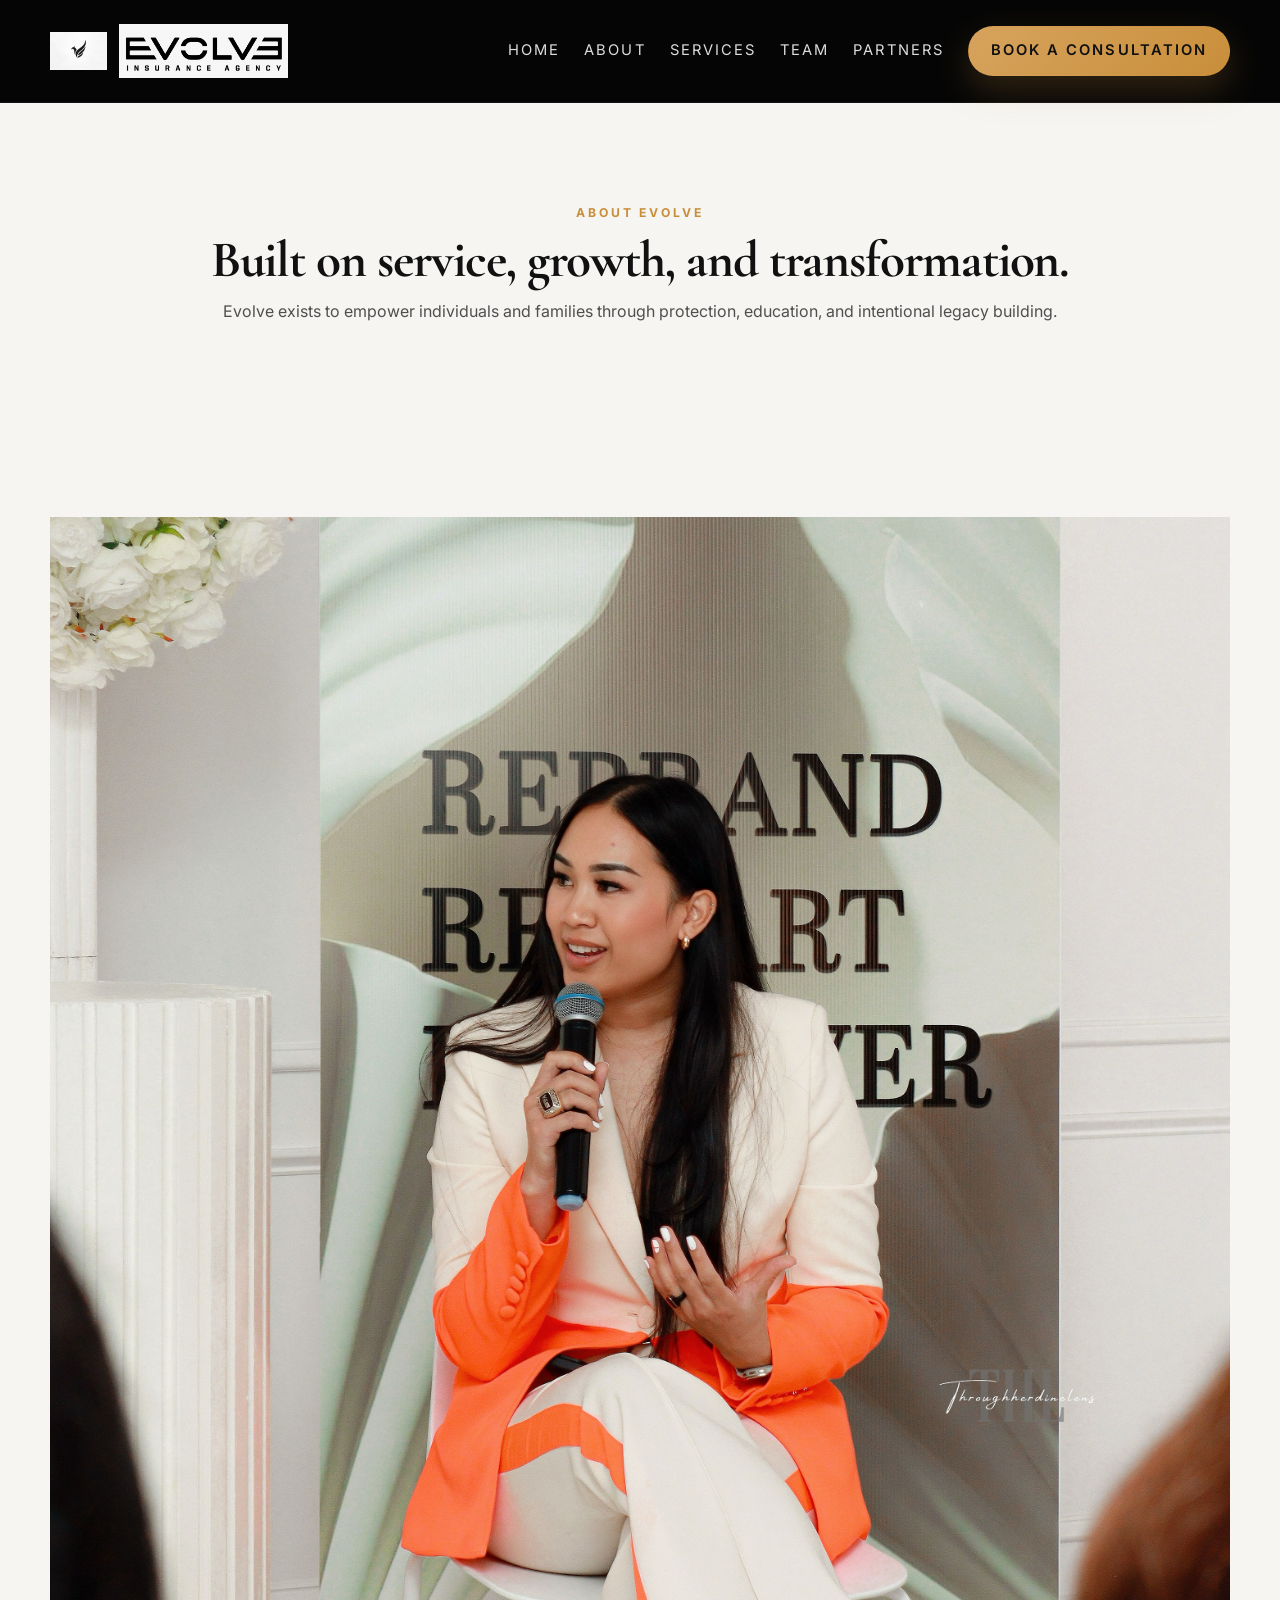
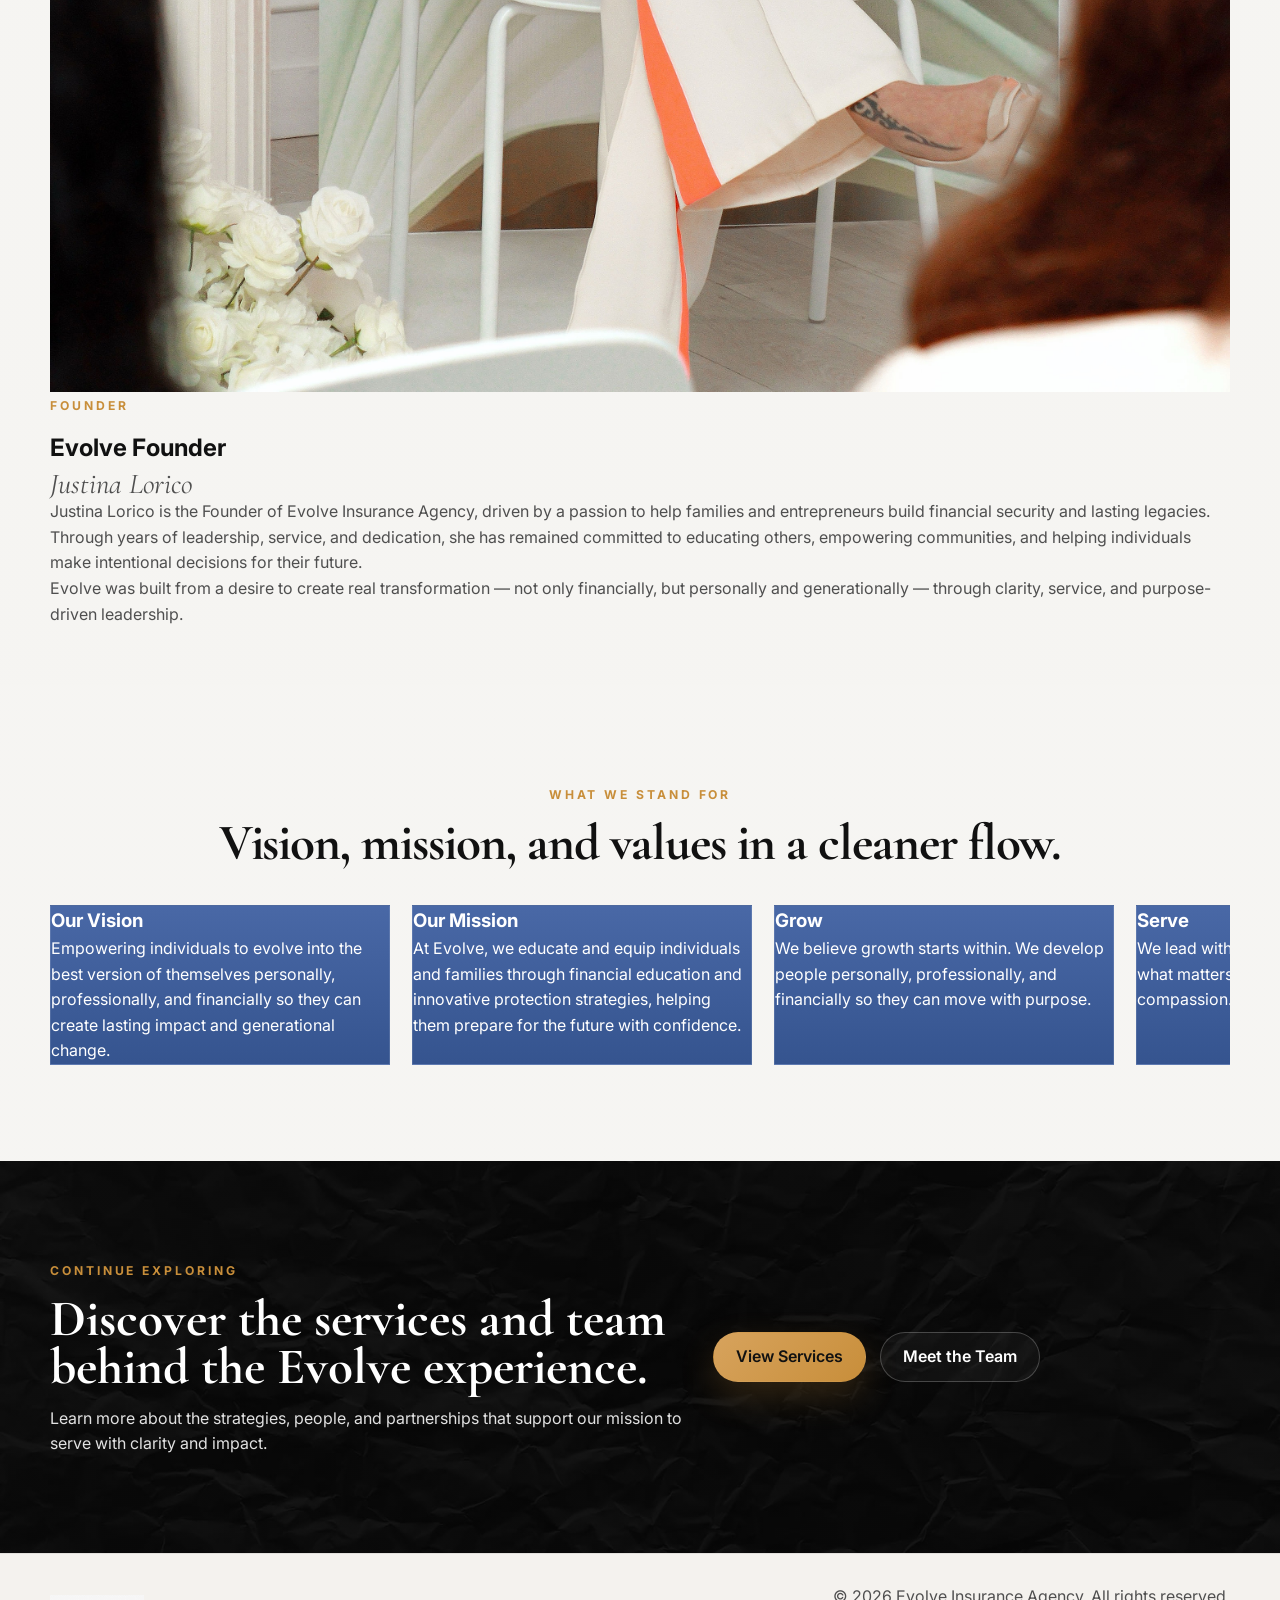
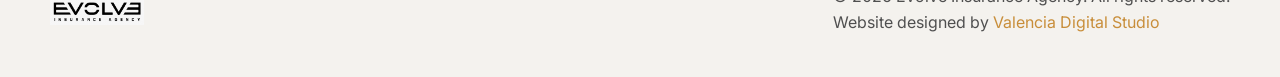
==== commit 8b2f2293: "Update about.html" ====
--- a/about.html
+++ b/about.html
@@ -3,10 +3,10 @@
 <head>
   <meta charset="UTF-8" />
   <meta name="viewport" content="width=device-width, initial-scale=1.0" />
-  <title>About | Evolve</title>
+  <title>About | Evolve Insurance Agency</title>
   <meta
     name="description"
-    content="Learn about Evolve, its founder, mission, and values."
+    content="Learn about Evolve Insurance Agency, the founder, mission, and values behind the brand."
   />
 
   <link rel="preconnect" href="https://fonts.googleapis.com" />
@@ -20,33 +20,34 @@
 </head>
 <body>
   <header class="site-header">
-    <div class="container nav">
-      <a href="index.html" class="brand">
-        <img src="assets/evolve-logo.png" alt="Evolve logo" />
-      </a>
-
-      <button
-        class="menu-toggle"
-        id="menuToggle"
-        aria-label="Open menu"
-        aria-expanded="false"
-        aria-controls="mobileMenu"
-      >
-        <span></span>
-        <span></span>
-        <span></span>
-      </button>
-
-      <nav class="nav-links" id="mobileMenu">
-        <a href="index.html">Home</a>
-        <a href="about.html" class="active">About</a>
-        <a href="services.html">Services</a>
-        <a href="team.html">Team</a>
-        <a href="partners.html">Partners</a>
-        <a href="consultation.html" class="btn btn-gold">Book a Consultation</a>
-      </nav>
-    </div>
-  </header>
+  <div class="container nav">
+    <a href="index.html" class="brand brand-lockup">
+      <img src="assets/eagle.png" alt="Evolve Eagle" class="brand-eagle" />
+      <img src="assets/evolve-logo.png" alt="Evolve logo" class="brand-logo" />
+    </a>
+
+    <button
+      class="menu-toggle"
+      id="menuToggle"
+      aria-label="Open menu"
+      aria-expanded="false"
+      aria-controls="mobileMenu"
+    >
+      <span></span>
+      <span></span>
+      <span></span>
+    </button>
+
+    <nav class="nav-links" id="mobileMenu">
+      <a href="index.html">Home</a>
+      <a href="about.html">About</a>
+      <a href="services.html">Services</a>
+      <a href="team.html">Team</a>
+      <a href="partners.html">Partners</a>
+      <a href="consultation.html" class="btn btn-gold nav-cta">Book a Consultation</a>
+    </nav>
+  </div>
+</header>
 
   <main>
     <section class="section-light">
@@ -65,7 +66,7 @@
     <section class="section-plain">
       <div class="container about-split">
         <div class="about-image-card">
-          <img src="assets/founder.jpg" alt="Founder of Evolve" />
+          <img src="assets/founder.jpg" alt="Founder of Evolve Insurance Agency" />
         </div>
 
         <div class="about-copy">
@@ -74,21 +75,21 @@
           <p class="script-text">Justina Lorico</p>
 
           <p>
-            Justina Lorico is the Founder of Evolve, driven by a
+            Justina Lorico is the Founder of Evolve Insurance Agency, driven by a
             passion to help families and entrepreneurs build financial security and
             lasting legacies.
           </p>
 
           <p>
-            Before entering the financial services industry, she spent years serving
-            people and building relationships, which shaped her commitment to leading
-            with compassion, clarity, and excellence.
-          </p>
-
-          <p>
-            Through Evolve, she is committed to empowering communities
-            with financial education, mentoring future leaders, and helping individuals
-            protect their income, grow their wealth, and transform their legacy.
+            Through years of leadership, service, and dedication, she has remained
+            committed to educating others, empowering communities, and helping
+            individuals make intentional decisions for their future.
+          </p>
+
+          <p>
+            Evolve was built from a desire to create real transformation — not only
+            financially, but personally and generationally — through clarity,
+            service, and purpose-driven leadership.
           </p>
         </div>
       </div>
@@ -103,25 +104,25 @@
 
         <div class="slider-shell">
           <div class="slider-track slider-right about-track">
-            <article class="about-slide-card">
+            <article class="about-slide-card about-blue">
               <h3>Our Vision</h3>
               <p>
-                Empowering individuals to evolve into the best version of themselves —
-                personally, professionally, and financially — so they can create lasting
+                Empowering individuals to evolve into the best version of themselves
+                personally, professionally, and financially so they can create lasting
                 impact and generational change.
               </p>
             </article>
 
-            <article class="about-slide-card">
+            <article class="about-slide-card about-blue">
               <h3>Our Mission</h3>
               <p>
-                At Evolve, we educate and equip individuals and families
-                through financial education and innovative protection strategies, helping
+                At Evolve, we educate and equip individuals and families through
+                financial education and innovative protection strategies, helping
                 them prepare for the future with confidence.
               </p>
             </article>
 
-            <article class="about-slide-card">
+            <article class="about-slide-card about-blue">
               <h3>Grow</h3>
               <p>
                 We believe growth starts within. We develop people personally,
@@ -129,15 +130,15 @@
               </p>
             </article>
 
-            <article class="about-slide-card">
+            <article class="about-slide-card about-blue">
               <h3>Serve</h3>
               <p>
-                We lead with service, helping families protect what matters most with
-                integrity, clarity, and compassion.
-              </p>
-            </article>
-
-            <article class="about-slide-card">
+                We lead with service, helping families protect what matters most
+                with integrity, clarity, and compassion.
+              </p>
+            </article>
+
+            <article class="about-slide-card about-blue">
               <h3>Lead</h3>
               <p>
                 We are committed to leadership that inspires trust, builds confidence,
@@ -145,25 +146,25 @@
               </p>
             </article>
 
-            <article class="about-slide-card">
+            <article class="about-slide-card about-blue">
               <h3>Our Vision</h3>
               <p>
-                Empowering individuals to evolve into the best version of themselves —
-                personally, professionally, and financially — so they can create lasting
+                Empowering individuals to evolve into the best version of themselves
+                personally, professionally, and financially so they can create lasting
                 impact and generational change.
               </p>
             </article>
 
-            <article class="about-slide-card">
+            <article class="about-slide-card about-blue">
               <h3>Our Mission</h3>
               <p>
-                At Evolve, we educate and equip individuals and families
-                through financial education and innovative protection strategies, helping
+                At Evolve, we educate and equip individuals and families through
+                financial education and innovative protection strategies, helping
                 them prepare for the future with confidence.
               </p>
             </article>
 
-            <article class="about-slide-card">
+            <article class="about-slide-card about-blue">
               <h3>Grow</h3>
               <p>
                 We believe growth starts within. We develop people personally,
@@ -171,15 +172,15 @@
               </p>
             </article>
 
-            <article class="about-slide-card">
+            <article class="about-slide-card about-blue">
               <h3>Serve</h3>
               <p>
-                We lead with service, helping families protect what matters most with
-                integrity, clarity, and compassion.
-              </p>
-            </article>
-
-            <article class="about-slide-card">
+                We lead with service, helping families protect what matters most
+                with integrity, clarity, and compassion.
+              </p>
+            </article>
+
+            <article class="about-slide-card about-blue">
               <h3>Lead</h3>
               <p>
                 We are committed to leadership that inspires trust, builds confidence,
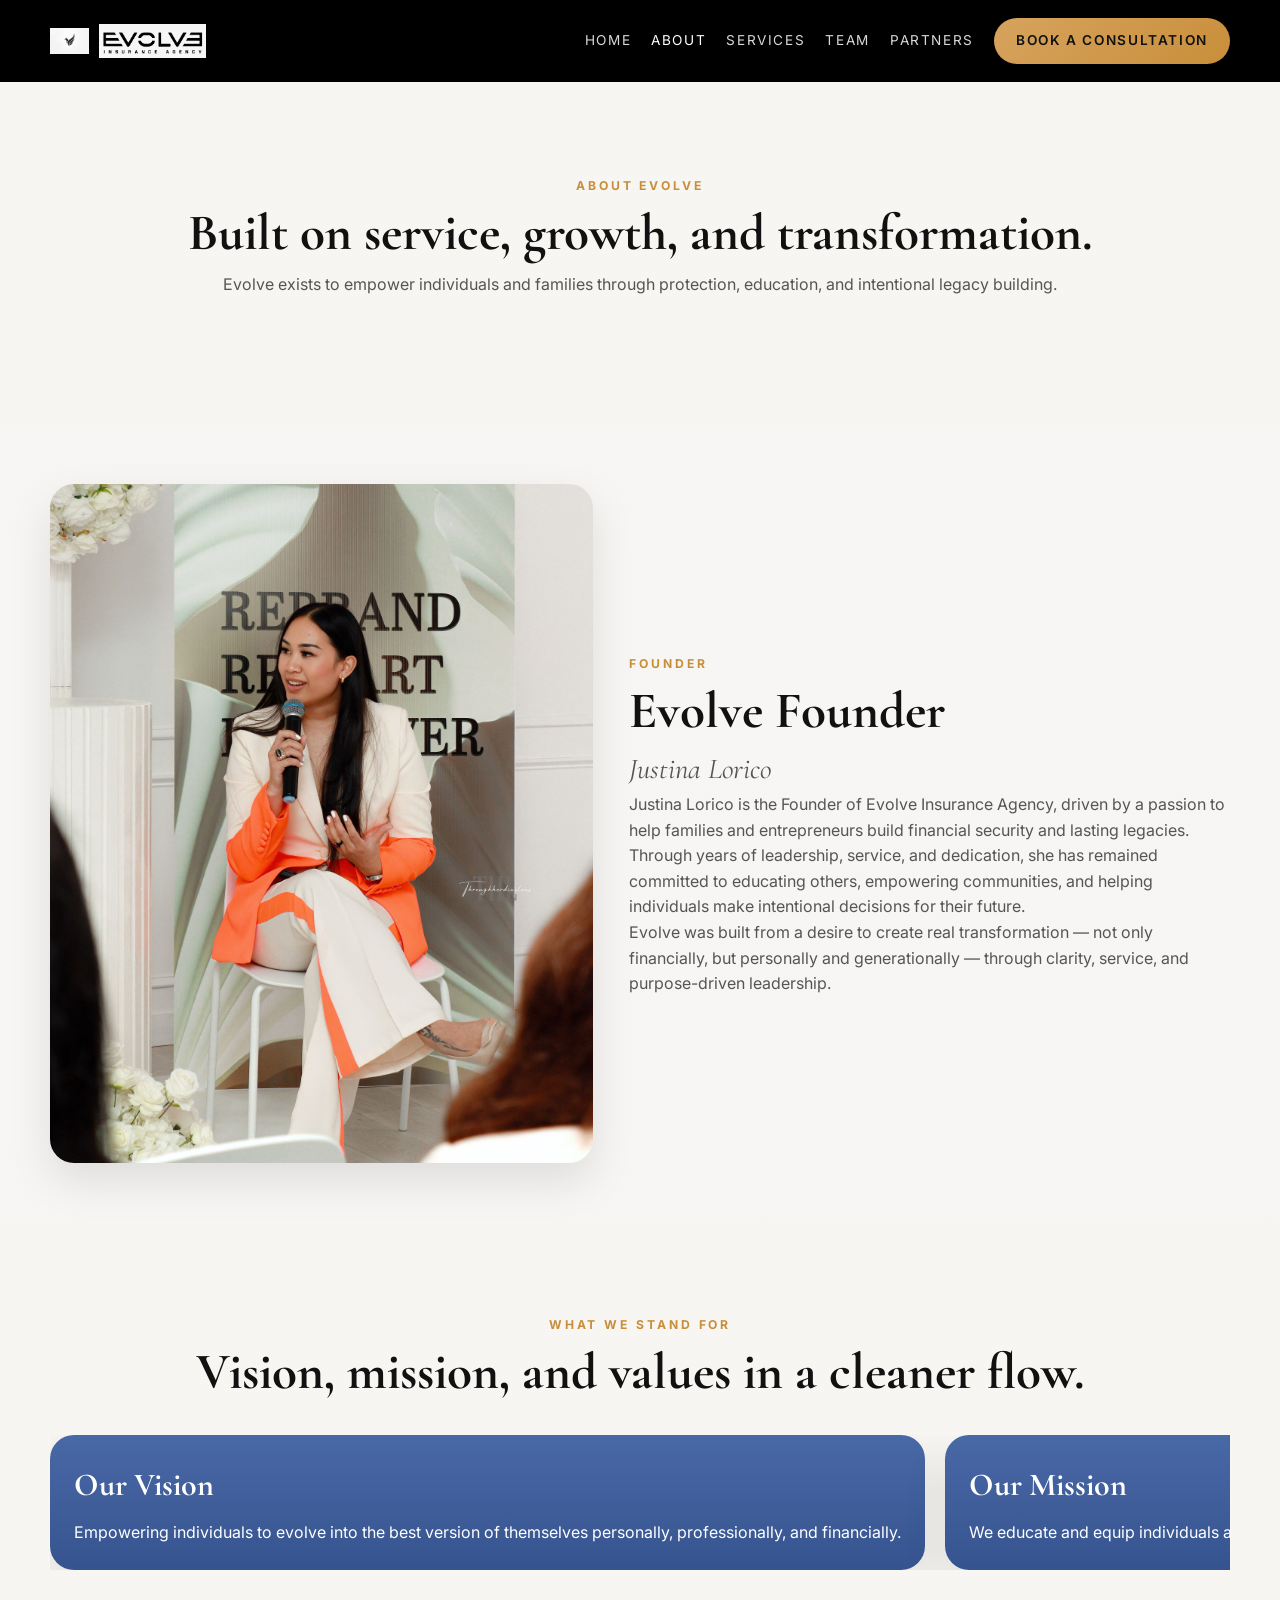
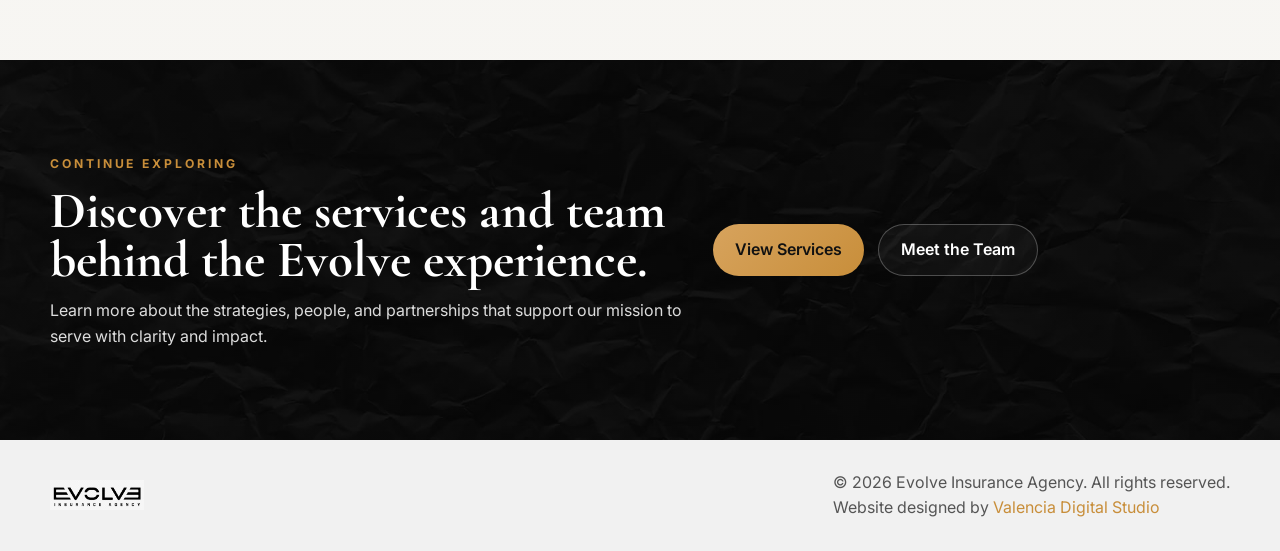
==== commit 86ea9460: "Update about.html" ====
--- a/about.html
+++ b/about.html
@@ -4,50 +4,32 @@
   <meta charset="UTF-8" />
   <meta name="viewport" content="width=device-width, initial-scale=1.0" />
   <title>About | Evolve Insurance Agency</title>
-  <meta
-    name="description"
-    content="Learn about Evolve Insurance Agency, the founder, mission, and values behind the brand."
-  />
-
+  <meta name="description" content="Learn about Evolve Insurance Agency, the founder, mission, and values behind the brand." />
   <link rel="preconnect" href="https://fonts.googleapis.com" />
   <link rel="preconnect" href="https://fonts.gstatic.com" crossorigin />
-  <link
-    href="https://fonts.googleapis.com/css2?family=Cormorant+Garamond:wght@500;600;700&family=Inter:wght@300;400;500;600;700;800&display=swap"
-    rel="stylesheet"
-  />
-
+  <link href="https://fonts.googleapis.com/css2?family=Cormorant+Garamond:wght@500;600;700&family=Inter:wght@300;400;500;600;700;800&display=swap" rel="stylesheet" />
   <link rel="stylesheet" href="style.css" />
 </head>
 <body>
   <header class="site-header">
-  <div class="container nav">
-    <a href="index.html" class="brand brand-lockup">
-      <img src="assets/eagle.png" alt="Evolve Eagle" class="brand-eagle" />
-      <img src="assets/evolve-logo.png" alt="Evolve logo" class="brand-logo" />
-    </a>
-
-    <button
-      class="menu-toggle"
-      id="menuToggle"
-      aria-label="Open menu"
-      aria-expanded="false"
-      aria-controls="mobileMenu"
-    >
-      <span></span>
-      <span></span>
-      <span></span>
-    </button>
-
-    <nav class="nav-links" id="mobileMenu">
-      <a href="index.html">Home</a>
-      <a href="about.html">About</a>
-      <a href="services.html">Services</a>
-      <a href="team.html">Team</a>
-      <a href="partners.html">Partners</a>
-      <a href="consultation.html" class="btn btn-gold nav-cta">Book a Consultation</a>
-    </nav>
-  </div>
-</header>
+    <div class="container nav">
+      <a href="index.html" class="brand-lockup">
+        <img src="assets/eagle.png" alt="Evolve Eagle" class="brand-eagle" />
+        <img src="assets/evolve-logo.png" alt="Evolve logo" class="brand-logo" />
+      </a>
+      <button class="menu-toggle" id="menuToggle" aria-label="Open menu" aria-expanded="false" aria-controls="mobileMenu">
+        <span></span><span></span><span></span>
+      </button>
+      <nav class="nav-links" id="mobileMenu">
+        <a href="index.html">Home</a>
+        <a href="about.html" class="active">About</a>
+        <a href="services.html">Services</a>
+        <a href="team.html">Team</a>
+        <a href="partners.html">Partners</a>
+        <a href="consultation.html" class="btn btn-gold nav-cta">Book a Consultation</a>
+      </nav>
+    </div>
+  </header>
 
   <main>
     <section class="section-light">
@@ -55,10 +37,7 @@
         <div class="section-heading center">
           <span class="eyebrow">About Evolve</span>
           <h1>Built on service, growth, and transformation.</h1>
-          <p>
-            Evolve exists to empower individuals and families through protection,
-            education, and intentional legacy building.
-          </p>
+          <p>Evolve exists to empower individuals and families through protection, education, and intentional legacy building.</p>
         </div>
       </div>
     </section>
@@ -68,29 +47,13 @@
         <div class="about-image-card">
           <img src="assets/founder.jpg" alt="Founder of Evolve Insurance Agency" />
         </div>
-
         <div class="about-copy">
           <span class="eyebrow">Founder</span>
           <h2>Evolve Founder</h2>
           <p class="script-text">Justina Lorico</p>
-
-          <p>
-            Justina Lorico is the Founder of Evolve Insurance Agency, driven by a
-            passion to help families and entrepreneurs build financial security and
-            lasting legacies.
-          </p>
-
-          <p>
-            Through years of leadership, service, and dedication, she has remained
-            committed to educating others, empowering communities, and helping
-            individuals make intentional decisions for their future.
-          </p>
-
-          <p>
-            Evolve was built from a desire to create real transformation — not only
-            financially, but personally and generationally — through clarity,
-            service, and purpose-driven leadership.
-          </p>
+          <p>Justina Lorico is the Founder of Evolve Insurance Agency, driven by a passion to help families and entrepreneurs build financial security and lasting legacies.</p>
+          <p>Through years of leadership, service, and dedication, she has remained committed to educating others, empowering communities, and helping individuals make intentional decisions for their future.</p>
+          <p>Evolve was built from a desire to create real transformation — not only financially, but personally and generationally — through clarity, service, and purpose-driven leadership.</p>
         </div>
       </div>
     </section>
@@ -103,89 +66,47 @@
         </div>
 
         <div class="slider-shell">
-          <div class="slider-track slider-right about-track">
+          <div class="slider-track slider-right">
             <article class="about-slide-card about-blue">
               <h3>Our Vision</h3>
-              <p>
-                Empowering individuals to evolve into the best version of themselves
-                personally, professionally, and financially so they can create lasting
-                impact and generational change.
-              </p>
+              <p>Empowering individuals to evolve into the best version of themselves personally, professionally, and financially.</p>
             </article>
-
             <article class="about-slide-card about-blue">
               <h3>Our Mission</h3>
-              <p>
-                At Evolve, we educate and equip individuals and families through
-                financial education and innovative protection strategies, helping
-                them prepare for the future with confidence.
-              </p>
+              <p>We educate and equip individuals and families through financial education and innovative protection strategies.</p>
             </article>
-
             <article class="about-slide-card about-blue">
               <h3>Grow</h3>
-              <p>
-                We believe growth starts within. We develop people personally,
-                professionally, and financially so they can move with purpose.
-              </p>
+              <p>We believe growth starts within and develops into purposeful leadership.</p>
             </article>
-
             <article class="about-slide-card about-blue">
               <h3>Serve</h3>
-              <p>
-                We lead with service, helping families protect what matters most
-                with integrity, clarity, and compassion.
-              </p>
+              <p>We lead with service, helping families protect what matters most with integrity and compassion.</p>
             </article>
-
             <article class="about-slide-card about-blue">
               <h3>Lead</h3>
-              <p>
-                We are committed to leadership that inspires trust, builds confidence,
-                and creates meaningful legacy through action.
-              </p>
+              <p>We are committed to leadership that inspires trust, builds confidence, and creates legacy.</p>
             </article>
 
             <article class="about-slide-card about-blue">
               <h3>Our Vision</h3>
-              <p>
-                Empowering individuals to evolve into the best version of themselves
-                personally, professionally, and financially so they can create lasting
-                impact and generational change.
-              </p>
+              <p>Empowering individuals to evolve into the best version of themselves personally, professionally, and financially.</p>
             </article>
-
             <article class="about-slide-card about-blue">
               <h3>Our Mission</h3>
-              <p>
-                At Evolve, we educate and equip individuals and families through
-                financial education and innovative protection strategies, helping
-                them prepare for the future with confidence.
-              </p>
+              <p>We educate and equip individuals and families through financial education and innovative protection strategies.</p>
             </article>
-
             <article class="about-slide-card about-blue">
               <h3>Grow</h3>
-              <p>
-                We believe growth starts within. We develop people personally,
-                professionally, and financially so they can move with purpose.
-              </p>
+              <p>We believe growth starts within and develops into purposeful leadership.</p>
             </article>
-
             <article class="about-slide-card about-blue">
               <h3>Serve</h3>
-              <p>
-                We lead with service, helping families protect what matters most
-                with integrity, clarity, and compassion.
-              </p>
+              <p>We lead with service, helping families protect what matters most with integrity and compassion.</p>
             </article>
-
             <article class="about-slide-card about-blue">
               <h3>Lead</h3>
-              <p>
-                We are committed to leadership that inspires trust, builds confidence,
-                and creates meaningful legacy through action.
-              </p>
+              <p>We are committed to leadership that inspires trust, builds confidence, and creates legacy.</p>
             </article>
           </div>
         </div>
@@ -197,12 +118,8 @@
         <div>
           <span class="eyebrow">Continue Exploring</span>
           <h2>Discover the services and team behind the Evolve experience.</h2>
-          <p>
-            Learn more about the strategies, people, and partnerships that support
-            our mission to serve with clarity and impact.
-          </p>
+          <p>Learn more about the strategies, people, and partnerships that support our mission to serve with clarity and impact.</p>
         </div>
-
         <div class="consultation-actions">
           <a href="services.html" class="btn btn-gold">View Services</a>
           <a href="team.html" class="btn btn-outline-light">Meet the Team</a>
@@ -213,22 +130,10 @@
 
   <footer class="site-footer">
     <div class="container footer-row">
-      <div class="footer-brand">
-        <img src="assets/evolve-logo.png" alt="Evolve logo" />
-      </div>
-
+      <div class="footer-brand"><img src="assets/evolve-logo.png" alt="Evolve logo" /></div>
       <div class="footer-copy">
         <p>© 2026 Evolve Insurance Agency. All rights reserved.</p>
-        <p>
-          Website designed by
-          <a
-            href="https://www.instagram.com/valenciadigitalstudio?igsh=MWRkOGlpdWNxNnF4ZQ%3D%3D&utm_source=qr"
-            target="_blank"
-            rel="noopener"
-          >
-            Valencia Digital Studio
-          </a>
-        </p>
+        <p>Website designed by <a href="https://www.instagram.com/valenciadigitalstudio?igsh=MWRkOGlpdWNxNnF4ZQ%3D%3D&utm_source=qr" target="_blank" rel="noopener">Valencia Digital Studio</a></p>
       </div>
     </div>
   </footer>
@@ -236,7 +141,6 @@
   <script>
     const menuToggle = document.getElementById("menuToggle");
     const mobileMenu = document.getElementById("mobileMenu");
-
     if (menuToggle && mobileMenu) {
       menuToggle.addEventListener("click", () => {
         mobileMenu.classList.toggle("show");
--- a/style.css
+++ b/style.css
@@ -1,28 +1,27 @@
 :root {
-  --bg: #e9e9eb;
-  --bg-soft: #f4f2ee;
-  --panel: #f7f6f3;
-  --text: #111111;
-  --muted: #4f4f4f;
-  --line: rgba(17, 17, 17, 0.08);
+  --bg: #f4f2ee;
+  --panel: #ffffff;
+  --text: #111;
+  --muted: #555;
 
   --black: #050505;
   --white: #ffffff;
   --gold: #c88e3a;
   --gold-soft: #d7a35d;
-  --blue-card: #4968a6;
-  --blue-card-dark: #35548f;
-
-  --shadow: 0 18px 50px rgba(0, 0, 0, 0.12);
-  --shadow-soft: 0 24px 70px rgba(0, 0, 0, 0.08);
-  --radius: 28px;
+
+  --blue: #4968a6;
+  --blue-dark: #35548f;
+
+  --radius: 24px;
   --max-width: 1180px;
-}
-
+  --shadow-soft: 0 18px 44px rgba(0, 0, 0, 0.10);
+}
+
+/* RESET */
 * {
-  box-sizing: border-box;
   margin: 0;
   padding: 0;
+  box-sizing: border-box;
 }
 
 html {
@@ -30,8 +29,8 @@
 }
 
 body {
+  background: var(--bg);
   font-family: "Inter", sans-serif;
-  background: var(--bg);
   color: var(--text);
   line-height: 1.6;
 }
@@ -42,13 +41,14 @@
 }
 
 a {
+  text-decoration: none;
   color: inherit;
-  text-decoration: none;
-}
-
+}
+
+/* CONTAINER */
 .container {
   width: min(calc(100% - 32px), var(--max-width));
-  margin: 0 auto;
+  margin: auto;
 }
 
 /* HEADER */
@@ -56,96 +56,85 @@
   position: sticky;
   top: 0;
   z-index: 1000;
-  background: rgba(0, 0, 0, 0.98);
-  border-bottom: 1px solid rgba(255, 255, 255, 0.06);
-  backdrop-filter: blur(12px);
+  background: #000;
 }
 
 .nav {
-  min-height: 102px;
-  display: flex;
-  align-items: center;
+  min-height: 82px;
+  display: flex;
   justify-content: space-between;
+  align-items: center;
   position: relative;
 }
 
 .brand-lockup {
   display: flex;
   align-items: center;
-  gap: 12px;
+  gap: 10px;
+  flex-shrink: 0;
 }
 
 .brand-eagle {
-  height: 38px;
+  height: 26px;
   width: auto;
   object-fit: contain;
-  display: block;
 }
 
 .brand-logo {
-  height: 54px;
+  height: 34px;
   width: auto;
   object-fit: contain;
-  display: block;
 }
 
 .nav-links {
   display: flex;
-  align-items: center;
-  gap: 24px;
+  gap: 20px;
+  align-items: center;
 }
 
 .nav-links a {
-  color: rgba(255, 255, 255, 0.86);
-  font-size: 0.92rem;
+  color: rgba(255,255,255,0.85);
+  font-size: 0.85rem;
   text-transform: uppercase;
-  letter-spacing: 0.14em;
-  transition: 0.25s ease;
-}
-
-.nav-links a:hover,
-.nav-links a.active {
-  color: var(--white);
+  letter-spacing: 0.12em;
+}
+
+.nav-links a.active,
+.nav-links a:hover {
+  color: white;
 }
 
 .nav-cta {
-  min-height: 44px;
-  padding: 0 18px;
+  padding: 10px 16px;
 }
 
 .menu-toggle {
   display: none;
-  width: 52px;
-  height: 52px;
-  border-radius: 14px;
-  border: 1px solid rgba(255, 255, 255, 0.12);
-  background: rgba(255, 255, 255, 0.04);
-  cursor: pointer;
-  padding: 0;
-  align-items: center;
+  width: 44px;
+  height: 44px;
+  background: transparent;
+  border: 1px solid rgba(255,255,255,0.2);
+  border-radius: 10px;
+  flex-direction: column;
   justify-content: center;
-  flex-direction: column;
-  gap: 6px;
+  align-items: center;
+  gap: 4px;
 }
 
 .menu-toggle span {
-  width: 22px;
   height: 2px;
-  background: var(--white);
-  border-radius: 999px;
-  display: block;
+  width: 18px;
+  background: white;
 }
 
 /* BUTTONS */
 .btn {
-  min-height: 50px;
-  padding: 0 22px;
+  padding: 12px 22px;
+  border-radius: 999px;
+  font-weight: 600;
   display: inline-flex;
   align-items: center;
   justify-content: center;
-  border-radius: 999px;
-  border: 1px solid transparent;
-  font-weight: 600;
   transition: 0.25s ease;
 }
 
@@ -156,24 +145,23 @@
 .btn-gold {
   background: linear-gradient(135deg, var(--gold-soft), var(--gold));
   color: #111 !important;
-  box-shadow: 0 14px 34px rgba(200, 142, 58, 0.22);
 }
 
 .btn-outline {
-  border-color: rgba(17, 17, 17, 0.12);
-  background: rgba(255, 255, 255, 0.82);
-  color: var(--text) !important;
+  border: 1px solid #ddd;
+  background: rgba(255,255,255,0.9);
+  color: #111 !important;
 }
 
 .btn-outline-light {
-  border-color: rgba(255, 255, 255, 0.22);
-  background: rgba(255, 255, 255, 0.04);
-  color: var(--white) !important;
+  border: 1px solid rgba(255,255,255,0.25);
+  background: rgba(255,255,255,0.04);
+  color: white !important;
 }
 
 /* SECTIONS */
 .section-light {
-  padding: 96px 0;
+  padding: 90px 0;
   background:
     linear-gradient(rgba(247, 246, 243, 0.92), rgba(247, 246, 243, 0.92)),
     url("assets/light-texture.jpg") center/cover no-repeat;
@@ -187,13 +175,14 @@
 }
 
 .section-dark {
-  padding: 96px 0;
-  color: var(--white);
+  padding: 90px 0;
   background:
-    linear-gradient(rgba(8, 8, 8, 0.72), rgba(8, 8, 8, 0.72)),
+    linear-gradient(rgba(8, 8, 8, 0.74), rgba(8, 8, 8, 0.74)),
     url("assets/black-texture.jpg") center/cover no-repeat;
-}
-
+  color: white;
+}
+
+/* TYPOGRAPHY */
 .section-heading {
   margin-bottom: 38px;
 }
@@ -205,10 +194,9 @@
 .section-heading h1,
 .section-heading h2 {
   font-family: "Cormorant Garamond", serif;
-  font-size: clamp(2.5rem, 4vw, 4.2rem);
+  font-size: clamp(2.4rem, 4vw, 4rem);
   line-height: 0.95;
   margin-bottom: 14px;
-  letter-spacing: -0.02em;
 }
 
 .section-light .section-heading h1,
@@ -220,7 +208,7 @@
 
 .section-dark .section-heading h1,
 .section-dark .section-heading h2 {
-  color: var(--white);
+  color: white;
 }
 
 .section-heading p {
@@ -228,16 +216,13 @@
   margin: 0 auto;
 }
 
-.section-light .section-heading p,
 .section-light p,
-.section-plain .section-heading p,
 .section-plain p {
   color: var(--muted);
 }
 
-.section-dark .section-heading p,
 .section-dark p {
-  color: rgba(255, 255, 255, 0.86);
+  color: rgba(255,255,255,0.86);
 }
 
 .eyebrow {
@@ -254,23 +239,12 @@
   font-family: "Cormorant Garamond", serif;
   font-style: italic;
   font-size: clamp(1.8rem, 2vw, 2.5rem);
-  line-height: 1.1;
   color: var(--gold);
 }
 
 /* HERO */
 .hero-section {
-  position: relative;
-  overflow: hidden;
   text-align: center;
-  background:
-    linear-gradient(rgba(247, 246, 243, 0.94), rgba(247, 246, 243, 0.94)),
-    url("assets/light-texture.jpg") center/cover no-repeat;
-}
-
-.hero-inner {
-  position: relative;
-  z-index: 1;
 }
 
 .hero-logo-wrap {
@@ -279,124 +253,80 @@
 
 .hero-logo-row {
   display: flex;
-  align-items: center;
   justify-content: center;
-  gap: 18px;
+  align-items: center;
+  gap: 14px;
 }
 
 .hero-eagle {
-  height: 96px;
-  width: auto;
-  object-fit: contain;
+  height: 80px;
 }
 
 .hero-logo-main {
-  height: 120px;
-  width: auto;
-  object-fit: contain;
+  height: 100px;
 }
 
 .hero-script {
   color: var(--gold);
+  margin-top: 10px;
 }
 
 .hero-copy {
-  max-width: 860px;
+  max-width: 760px;
   margin: 0 auto;
   display: grid;
   gap: 18px;
-  font-size: 1.08rem;
 }
 
 .hero-actions {
   display: flex;
-  gap: 14px;
+  gap: 12px;
   justify-content: center;
   flex-wrap: wrap;
-  margin-top: 12px;
-}
-
-/* SHARED AUTO SLIDERS */
+}
+
+/* SLIDER */
 .slider-shell {
   overflow: hidden;
-  width: 100%;
-  position: relative;
 }
 
 .slider-track {
   display: flex;
-  gap: 22px;
+  gap: 20px;
   width: max-content;
-  will-change: transform;
 }
 
 .slider-right {
-  animation: moveRight 42s linear infinite;
+  animation: slide 40s linear infinite;
 }
 
 .slider-shell:hover .slider-track {
   animation-play-state: paused;
 }
 
-@keyframes moveRight {
-  0% {
-    transform: translateX(-50%);
-  }
-  100% {
-    transform: translateX(0);
-  }
-}
-
-/* CARDS */
-.preview-card,
-.about-slide-card,
-.team-copy-card,
-.consultation-main-card,
-.consultation-side-card,
-.partner-card,
-.partner-logo-card {
-  background: rgba(255, 255, 255, 0.76);
-  border: 1px solid rgba(17, 17, 17, 0.08);
-  backdrop-filter: blur(8px);
+@keyframes slide {
+  0% { transform: translateX(-50%); }
+  100% { transform: translateX(0); }
 }
 
 /* IMPACT */
-.impact-track .impact-card {
-  min-width: 260px;
-  max-width: 260px;
-}
-
 .impact-card {
-  min-height: 180px;
-  border-radius: 24px;
-  padding: 28px 22px;
-  background: linear-gradient(180deg, rgba(44, 67, 110, 0.72), rgba(73, 105, 170, 0.68));
-  border: 1px solid rgba(255, 255, 255, 0.10);
-  display: flex;
-  flex-direction: column;
-  justify-content: center;
+  min-width: 240px;
+  background: linear-gradient(180deg, #2d4370, #4968a6);
+  color: white;
+  border-radius: var(--radius);
+  padding: 24px;
   text-align: center;
-  transition: 0.3s ease;
-}
-
-.impact-card:hover {
-  transform: translateY(-4px);
-  box-shadow: 0 22px 50px rgba(0, 0, 0, 0.18);
 }
 
 .impact-card strong {
-  font-size: 2rem;
-  line-height: 1;
-  margin-bottom: 10px;
-  text-transform: uppercase;
-  color: var(--white);
+  display: block;
+  font-size: 1.8rem;
+  margin-bottom: 8px;
 }
 
 .impact-card span {
-  font-size: 0.98rem;
-  text-transform: uppercase;
-  letter-spacing: 0.05em;
-  color: rgba(255, 255, 255, 0.94);
+  font-size: 0.95rem;
 }
 
 /* VALUE BAND */
@@ -404,16 +334,10 @@
   text-align: center;
 }
 
-.light-band {
-  background:
-    linear-gradient(rgba(247, 246, 243, 0.95), rgba(247, 246, 243, 0.95)),
-    url("assets/light-texture.jpg") center/cover no-repeat;
-}
-
 .value-band p {
-  font-size: clamp(1.7rem, 3vw, 2.6rem);
+  font-size: clamp(1.7rem, 3vw, 2.4rem);
   color: var(--gold);
-  letter-spacing: 0.35em;
+  letter-spacing: 0.28em;
   text-transform: uppercase;
   font-weight: 700;
 }
@@ -422,156 +346,315 @@
   margin: 0 12px;
 }
 
-/* PREVIEW */
-.preview-track .preview-card {
-  min-width: 320px;
-  max-width: 320px;
-}
-
-.preview-card {
-  border-radius: 28px;
+/* BLUE CARDS */
+.preview-card,
+.about-slide-card {
+  min-width: 300px;
+  border-radius: var(--radius);
+  padding: 24px;
   box-shadow: var(--shadow-soft);
-  padding: 30px;
-  transition: 0.3s ease;
-}
-
-.preview-card:hover {
-  transform: translateY(-4px);
-  box-shadow: 0 24px 60px rgba(0, 0, 0, 0.12);
-}
-
-.preview-card h3 {
+}
+
+.preview-blue,
+.about-blue {
+  background: linear-gradient(180deg, var(--blue), var(--blue-dark));
+  color: white;
+}
+
+.preview-blue h3,
+.preview-blue p,
+.about-blue h3,
+.about-blue p {
+  color: white;
+}
+
+.preview-card h3,
+.about-slide-card h3 {
   font-family: "Cormorant Garamond", serif;
   font-size: 2rem;
   margin-bottom: 10px;
 }
 
-.preview-card p {
-  font-size: 0.98rem;
-}
-
-.preview-blue {
-  background: linear-gradient(180deg, var(--blue-card), var(--blue-card-dark));
-  border: 1px solid rgba(255, 255, 255, 0.12);
-}
-
-.preview-blue h3,
-.preview-blue p {
-  color: var(--white);
-}
-
-/* ABOUT BLUE CARDS */
-.about-track .about-slide-card {
-  min-width: 340px;
-  max-width: 340px;
-}
-
-.about-blue {
-  background: linear-gradient(180deg, var(--blue-card), var(--blue-card-dark));
-  border: 1px solid rgba(255, 255, 255, 0.12);
-}
-
-.about-blue h3,
-.about-blue p {
-  color: var(--white);
-}
-
-/* HOMEPAGE PARTNERS */
+/* PARTNERS */
 .homepage-partners {
   padding-top: 24px;
 }
 
-.partners-logo-grid {
+.partners-logo-grid,
+.partners-grid {
   display: grid;
   grid-template-columns: repeat(5, 1fr);
+  gap: 14px;
+}
+
+.partner-logo-card,
+.partner-card {
+  background: white;
+  padding: 20px;
+  border-radius: var(--radius);
+  display: flex;
+  justify-content: center;
+  align-items: center;
+  box-shadow: var(--shadow-soft);
+  transition: 0.25s ease;
+}
+
+.partner-logo-card:hover,
+.partner-card:hover {
+  transform: translateY(-4px);
+}
+
+.partner-logo-card img,
+.partner-inner img {
+  max-height: 52px;
+  object-fit: contain;
+}
+
+.partner-inner {
+  display: flex;
+  flex-direction: column;
+  align-items: center;
+  gap: 8px;
+}
+
+.partner-inner span {
+  font-size: 0.7rem;
+  text-transform: uppercase;
+  letter-spacing: 0.1em;
+  color: #777;
+  text-align: center;
+}
+
+/* ABOUT SPLIT */
+.about-split {
+  display: grid;
+  grid-template-columns: 0.95fr 1.05fr;
+  gap: 36px;
+  align-items: center;
+}
+
+.about-image-card {
+  overflow: hidden;
+  border-radius: var(--radius);
+  box-shadow: var(--shadow-soft);
+}
+
+.about-image-card img {
+  width: 100%;
+  height: 100%;
+  object-fit: cover;
+}
+
+.about-copy h2 {
+  font-family: "Cormorant Garamond", serif;
+  font-size: clamp(2.2rem, 4vw, 3.8rem);
+  line-height: 0.95;
+  margin-bottom: 10px;
+}
+
+/* SERVICES */
+.services-top-bar {
+  background: #000;
+  color: white;
+  padding: 14px 20px;
+  text-align: right;
+  letter-spacing: 0.2em;
+  font-size: 0.85rem;
+  font-weight: 600;
+}
+
+.services-title {
+  text-align: center;
+  margin: 50px 0;
+}
+
+.services-title h2 {
+  font-family: "Cormorant Garamond", serif;
+  font-size: clamp(2.5rem, 4vw, 4rem);
+  color: var(--gold);
+  letter-spacing: 0.2em;
+}
+
+.services-clean-layout {
+  display: grid;
+  grid-template-columns: 0.9fr 1.1fr;
+  gap: 50px;
+  align-items: start;
+}
+
+.services-images {
+  display: flex;
+  flex-direction: column;
   gap: 18px;
-  align-items: center;
-}
-
-.partner-logo-card {
-  min-height: 120px;
-  border-radius: 24px;
+}
+
+.services-images img {
+  width: 100%;
+  height: 180px;
+  object-fit: cover;
+  border-radius: 8px;
   box-shadow: var(--shadow-soft);
-  display: flex;
-  align-items: center;
+}
+
+.services-list-right ul {
+  list-style: none;
+  display: flex;
+  flex-direction: column;
+  gap: 22px;
+}
+
+.services-list-right li {
+  position: relative;
+  padding-left: 20px;
+  font-size: 1.05rem;
+  font-weight: 700;
+}
+
+.services-list-right li::before {
+  content: "•";
+  position: absolute;
+  left: 0;
+  top: -2px;
+  font-size: 1.4rem;
+}
+
+.service-card {
+  min-width: 260px;
+  background: rgba(255,255,255,0.92);
+  color: #111;
+  border-radius: 20px;
+  padding: 24px;
+  font-weight: 700;
+  text-align: center;
+  box-shadow: var(--shadow-soft);
+}
+
+/* TEAM */
+.team-layout {
+  display: grid;
+  grid-template-columns: 1.05fr 0.95fr;
+  gap: 36px;
+  align-items: stretch;
+}
+
+.team-feature-card {
+  min-height: 620px;
+  border-radius: 32px;
+  overflow: hidden;
+  box-shadow: var(--shadow-soft);
+  background: #ddd;
+}
+
+.team-feature-card img {
+  width: 100%;
+  height: 100%;
+  min-height: 620px;
+  object-fit: cover;
+}
+
+.team-copy-card {
+  background: rgba(255,255,255,0.78);
+  border: 1px solid rgba(17,17,17,0.08);
+  border-radius: 32px;
+  box-shadow: var(--shadow-soft);
+  padding: 38px;
+  display: flex;
+  flex-direction: column;
   justify-content: center;
-  padding: 20px;
-  transition: 0.25s ease;
-  position: relative;
-  overflow: hidden;
-}
-
-.partner-logo-card::after,
-.partner-card::after {
-  content: "";
-  position: absolute;
-  inset: 0;
-  background: linear-gradient(
-    120deg,
-    transparent,
-    rgba(200, 142, 58, 0.12),
-    transparent
-  );
-  opacity: 0;
-  transition: 0.3s ease;
-}
-
-.partner-logo-card:hover::after,
-.partner-card:hover::after {
-  opacity: 1;
-}
-
-.partner-logo-card:hover {
-  transform: translateY(-4px);
-  box-shadow: 0 24px 60px rgba(0, 0, 0, 0.12);
-}
-
-.partner-logo-card img {
-  max-width: 100%;
-  max-height: 54px;
-  object-fit: contain;
-}
-
-/* CONSULTATION */
-.consultation-box,
-.services-cta-band,
-.consultation-bottom-band {
-  display: grid;
-  grid-template-columns: 1.1fr 0.9fr;
-  gap: 30px;
-  align-items: center;
-}
-
-.consultation-box h2,
-.services-cta-band h2,
-.consultation-bottom-band h2 {
+}
+
+.team-copy-card h2 {
   font-family: "Cormorant Garamond", serif;
   font-size: clamp(2.3rem, 4vw, 4rem);
   line-height: 0.95;
   margin-bottom: 14px;
 }
 
-.section-light .consultation-box h2,
-.section-light .services-cta-band h2,
-.section-light .consultation-bottom-band h2,
-.section-plain .consultation-box h2,
-.section-plain .services-cta-band h2,
-.section-plain .consultation-bottom-band h2 {
-  color: var(--text);
-}
-
-.section-dark .consultation-box h2,
-.section-dark .services-cta-band h2,
-.section-dark .consultation-bottom-band h2 {
-  color: var(--white);
-}
-
-.consultation-box p {
-  color: rgba(255, 255, 255, 0.88);
+.team-gallery-grid {
+  display: grid;
+  grid-template-columns: 1.2fr 0.8fr 0.8fr;
+  grid-template-areas:
+    "a b c"
+    "a d d";
+  gap: 20px;
+}
+
+.card-a { grid-area: a; }
+.card-b { grid-area: b; }
+.card-c { grid-area: c; }
+.card-d { grid-area: d; }
+
+.team-gallery-card {
+  overflow: hidden;
+  border-radius: 28px;
+  box-shadow: var(--shadow-soft);
+  min-height: 280px;
+  background: #ddd;
+}
+
+.team-gallery-card img {
+  width: 100%;
+  height: 100%;
+  min-height: 280px;
+  object-fit: cover;
+  transition: transform 0.45s ease;
+}
+
+.team-gallery-card:hover img {
+  transform: scale(1.05);
+}
+
+.card-a,
+.card-a img {
+  min-height: 580px;
+}
+
+.team-value-card,
+.consultation-step-card {
+  min-width: 300px;
+  background: rgba(255,255,255,0.08);
+  color: white;
+  border-radius: 28px;
+  padding: 28px;
+  border: 1px solid rgba(255,255,255,0.12);
+  backdrop-filter: blur(10px);
+}
+
+.team-value-card h3,
+.consultation-step-card h3 {
+  font-family: "Cormorant Garamond", serif;
+  font-size: 2rem;
+  margin-bottom: 10px;
+}
+
+/* CONSULTATION */
+.consultation-box,
+.consultation-page-layout {
+  display: grid;
+  grid-template-columns: 1.1fr 0.9fr;
+  gap: 30px;
+  align-items: center;
+}
+
+.consultation-main-card,
+.consultation-side-card {
+  background: rgba(255,255,255,0.78);
+  border: 1px solid rgba(17,17,17,0.08);
+  border-radius: 28px;
+  box-shadow: var(--shadow-soft);
+  padding: 34px;
+}
+
+.consultation-main-card h2,
+.consultation-side-card h2,
+.consultation-box h2 {
+  font-family: "Cormorant Garamond", serif;
+  font-size: clamp(2.2rem, 4vw, 3.8rem);
+  line-height: 0.95;
+  margin-bottom: 14px;
 }
 
 .consultation-actions,
-.services-actions,
 .consultation-page-actions {
   display: flex;
   gap: 14px;
@@ -580,22 +663,20 @@
 
 /* FOOTER */
 .site-footer {
-  padding: 30px 0 42px;
-  border-top: 1px solid rgba(17, 17, 17, 0.08);
-  background: var(--bg-soft);
+  padding: 30px 0;
+  background: #f1f1f1;
 }
 
 .footer-row {
   display: flex;
   justify-content: space-between;
   gap: 20px;
+  align-items: center;
   flex-wrap: wrap;
-  align-items: center;
 }
 
 .footer-brand img {
   height: 30px;
-  object-fit: contain;
 }
 
 .footer-copy p {
@@ -606,52 +687,60 @@
   color: var(--gold);
 }
 
-/* RESPONSIVE */
+/* MOBILE */
 @media (max-width: 1024px) {
-  .partners-logo-grid {
+  .about-split,
+  .services-clean-layout,
+  .team-layout,
+  .consultation-box,
+  .consultation-page-layout {
+    grid-template-columns: 1fr;
+  }
+
+  .partners-logo-grid,
+  .partners-grid {
     grid-template-columns: repeat(3, 1fr);
   }
 
-  .consultation-box {
-    grid-template-columns: 1fr;
+  .team-gallery-grid {
+    grid-template-columns: 1fr 1fr;
+    grid-template-areas:
+      "a b"
+      "c d";
+  }
+
+  .card-a,
+  .card-b,
+  .card-c,
+  .card-d,
+  .card-a img,
+  .card-b img,
+  .card-c img,
+  .card-d img {
+    min-height: 320px;
+  }
+
+  .team-feature-card,
+  .team-feature-card img {
+    min-height: 420px;
   }
 }
 
 @media (max-width: 760px) {
   .menu-toggle {
-    display: inline-flex;
-  }
-
-  .brand-lockup {
-    gap: 8px;
-  }
-
-  .brand-eagle {
-    height: 24px;
-  }
-
-  .brand-logo {
-    height: 34px;
-  }
-
-  .nav {
-    min-height: 92px;
+    display: flex;
   }
 
   .nav-links {
     display: none;
+    flex-direction: column;
     position: absolute;
-    top: calc(100% + 10px);
-    right: 0;
+    right: 10px;
+    top: 90px;
+    background: black;
+    padding: 20px;
+    border-radius: 12px;
     width: min(300px, calc(100vw - 32px));
-    padding: 18px;
-    border-radius: 20px;
-    background: rgba(0, 0, 0, 0.98);
-    border: 1px solid rgba(255, 255, 255, 0.08);
-    box-shadow: 0 14px 40px rgba(0, 0, 0, 0.3);
-    flex-direction: column;
-    align-items: stretch;
-    gap: 12px;
     z-index: 1001;
   }
 
@@ -664,58 +753,83 @@
     width: 100%;
   }
 
-  .section-light,
-  .section-dark {
-    padding: 70px 0;
+  .brand-eagle {
+    height: 20px;
+  }
+
+  .brand-logo {
+    height: 28px;
+  }
+
+  .nav {
+    min-height: 76px;
   }
 
   .hero-logo-row {
     flex-direction: row;
-    align-items: center;
-    justify-content: center;
     gap: 10px;
   }
 
   .hero-eagle {
-    height: 58px;
+    height: 50px;
   }
 
   .hero-logo-main {
-    height: 72px;
+    height: 65px;
   }
 
   .hero-actions,
-  .consultation-actions {
+  .consultation-actions,
+  .consultation-page-actions {
     flex-direction: column;
   }
 
   .hero-actions .btn,
-  .consultation-actions .btn {
+  .consultation-actions .btn,
+  .consultation-page-actions .btn {
     width: 100%;
   }
 
-  .impact-track .impact-card {
-    min-width: 220px;
-    max-width: 220px;
-  }
-
-  .preview-track .preview-card,
-  .about-track .about-slide-card {
+  .partners-logo-grid,
+  .partners-grid {
+    grid-template-columns: 1fr 1fr;
+  }
+
+  .team-gallery-grid {
+    grid-template-columns: 1fr;
+    grid-template-areas:
+      "a"
+      "b"
+      "c"
+      "d";
+  }
+
+  .card-a,
+  .card-b,
+  .card-c,
+  .card-d,
+  .card-a img,
+  .card-b img,
+  .card-c img,
+  .card-d img {
+    min-height: 240px;
+  }
+
+  .team-feature-card,
+  .team-feature-card img {
+    min-height: 300px;
+  }
+
+  .preview-card,
+  .about-slide-card,
+  .team-value-card,
+  .consultation-step-card,
+  .service-card {
     min-width: 280px;
-    max-width: 280px;
   }
 
   .slider-right {
     animation-duration: 34s;
-  }
-
-  .partners-logo-grid {
-    grid-template-columns: 1fr 1fr;
-  }
-
-  .value-band p {
-    letter-spacing: 0.16em;
-    line-height: 1.5;
   }
 
   .footer-row {
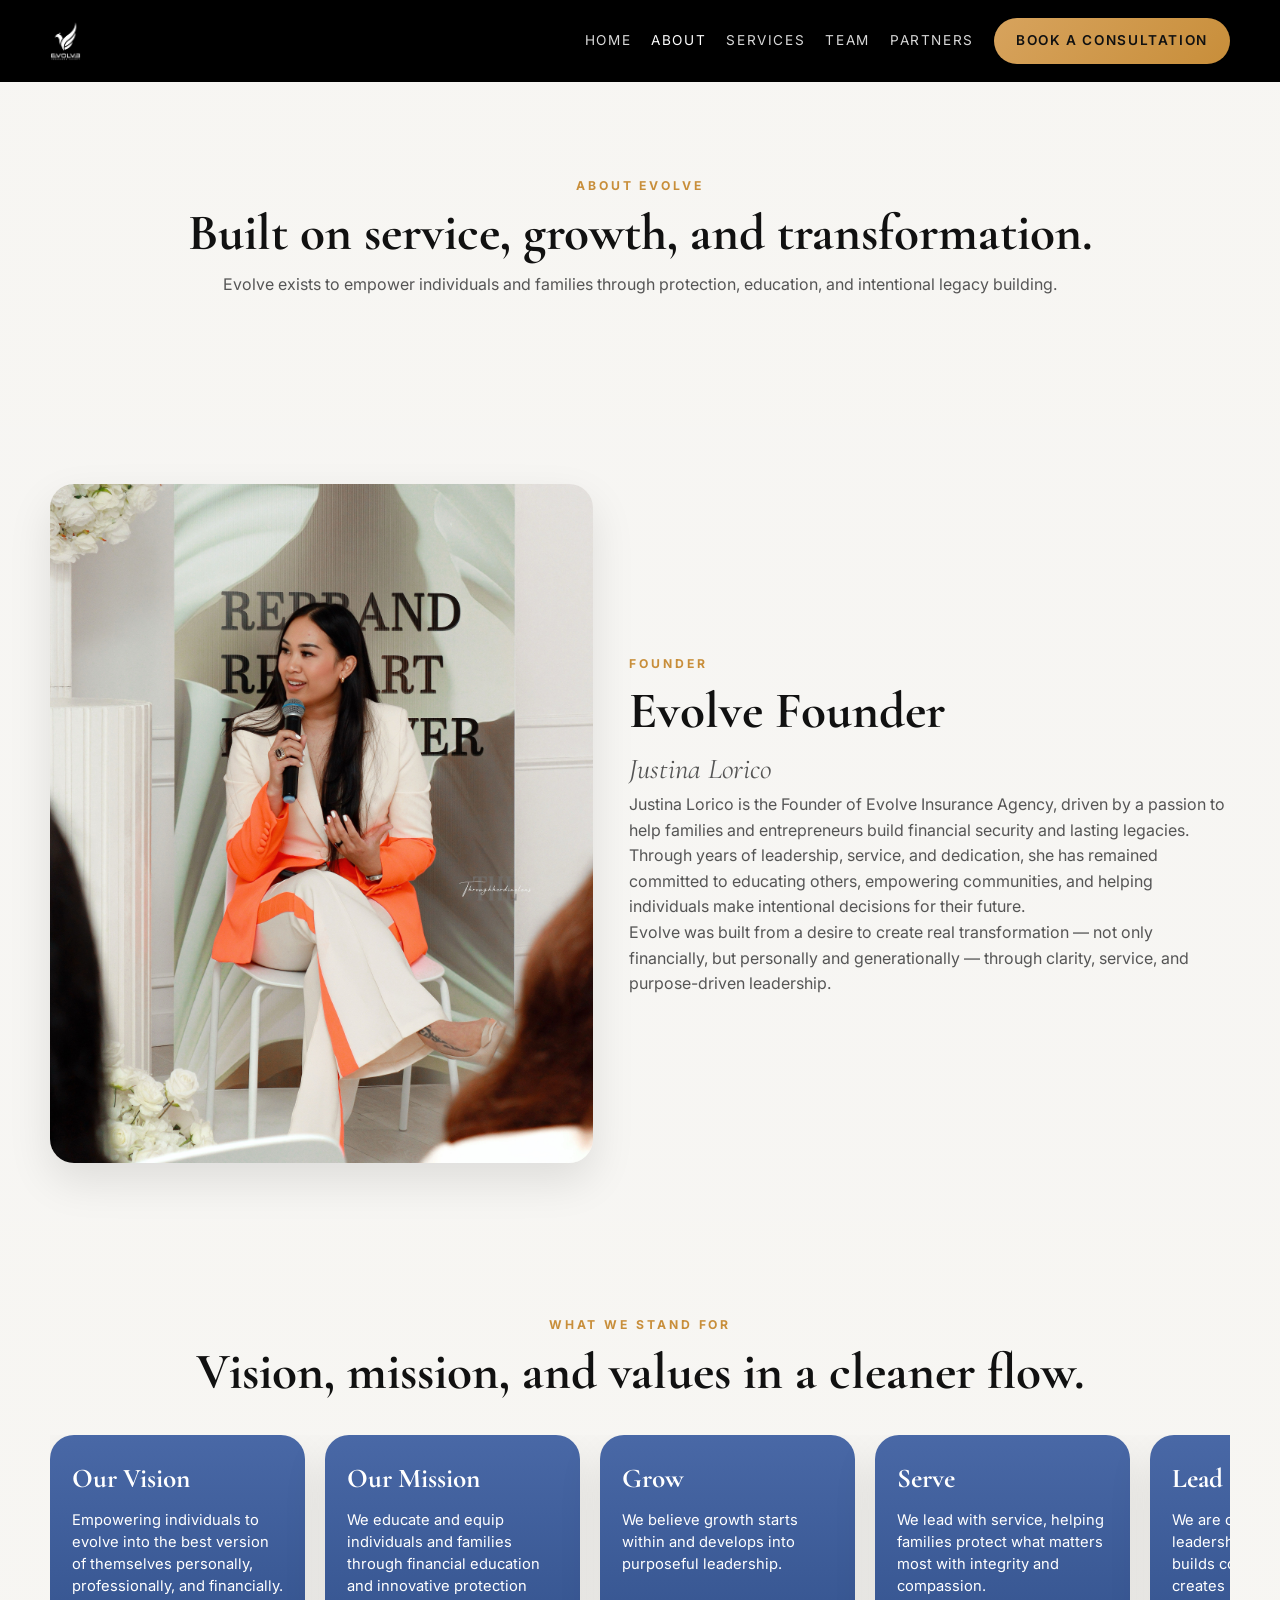
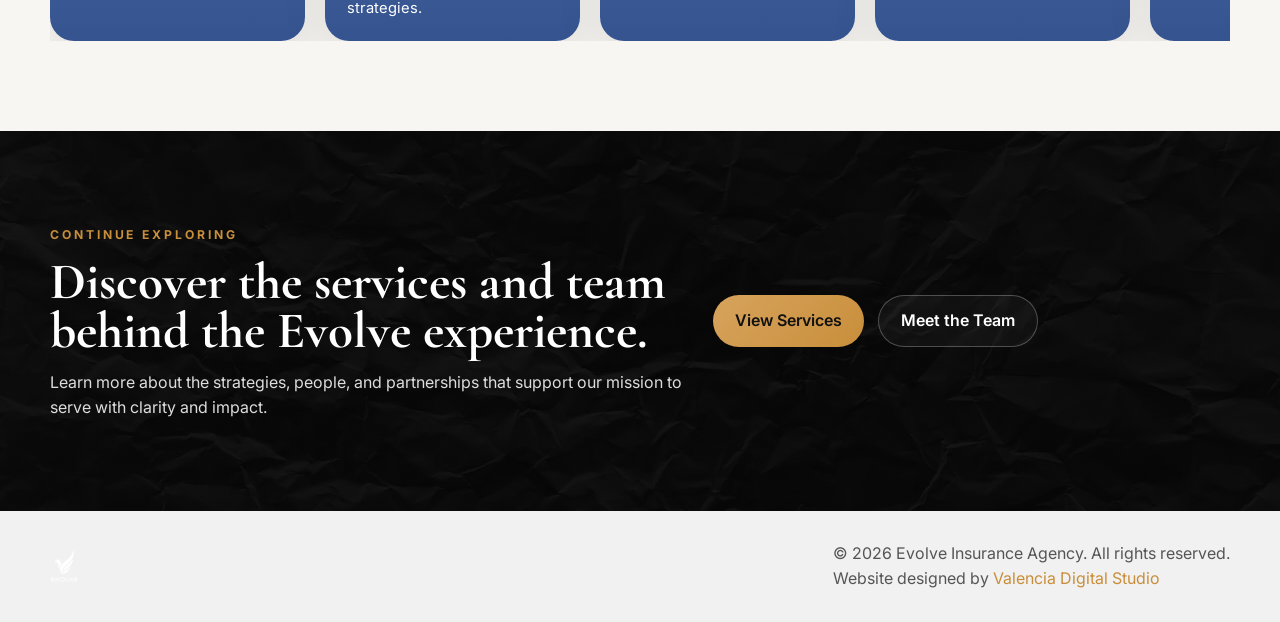
==== commit 4eb5ca03: "Update about.html" ====
--- a/about.html
+++ b/about.html
@@ -14,8 +14,7 @@
   <header class="site-header">
     <div class="container nav">
       <a href="index.html" class="brand-lockup">
-        <img src="assets/eagle.png" alt="Evolve Eagle" class="brand-eagle" />
-        <img src="assets/evolve-logo.png" alt="Evolve logo" class="brand-logo" />
+        <img src="assets/new-logo.png" alt="Evolve logo" class="brand-logo-single" />
       </a>
       <button class="menu-toggle" id="menuToggle" aria-label="Open menu" aria-expanded="false" aria-controls="mobileMenu">
         <span></span><span></span><span></span>
@@ -130,7 +129,7 @@
 
   <footer class="site-footer">
     <div class="container footer-row">
-      <div class="footer-brand"><img src="assets/evolve-logo.png" alt="Evolve logo" /></div>
+      <div class="footer-brand"><img src="assets/new-logo.png" alt="Evolve logo" /></div>
       <div class="footer-copy">
         <p>© 2026 Evolve Insurance Agency. All rights reserved.</p>
         <p>Website designed by <a href="https://www.instagram.com/valenciadigitalstudio?igsh=MWRkOGlpdWNxNnF4ZQ%3D%3D&utm_source=qr" target="_blank" rel="noopener">Valencia Digital Studio</a></p>
--- a/style.css
+++ b/style.css
@@ -74,16 +74,11 @@
   flex-shrink: 0;
 }
 
-.brand-eagle {
-  height: 26px;
+.brand-logo-single {
+  height: 40px;
   width: auto;
   object-fit: contain;
-}
-
-.brand-logo {
-  height: 34px;
-  width: auto;
-  object-fit: contain;
+  display: block;
 }
 
 .nav-links {
@@ -251,24 +246,15 @@
   margin-bottom: 42px;
 }
 
-.hero-logo-row {
-  display: flex;
-  justify-content: center;
-  align-items: center;
-  gap: 14px;
-}
-
-.hero-eagle {
-  height: 80px;
-}
-
-.hero-logo-main {
-  height: 100px;
+.hero-logo-single {
+  width: min(520px, 92%);
+  margin: 0 auto;
+  object-fit: contain;
 }
 
 .hero-script {
   color: var(--gold);
-  margin-top: 10px;
+  margin-top: 14px;
 }
 
 .hero-copy {
@@ -346,15 +332,50 @@
   margin: 0 12px;
 }
 
+/* SMALLER SLIDER CARDS */
+.preview-card {
+  min-width: 250px;
+  max-width: 250px;
+  border-radius: var(--radius);
+  padding: 22px;
+  box-shadow: var(--shadow-soft);
+}
+
+.about-slide-card {
+  min-width: 255px;
+  max-width: 255px;
+  border-radius: var(--radius);
+  padding: 22px;
+  box-shadow: var(--shadow-soft);
+}
+
+.team-value-card {
+  min-width: 255px;
+  max-width: 255px;
+  background: rgba(255,255,255,0.08);
+  color: white;
+  border-radius: 28px;
+  padding: 22px;
+  border: 1px solid rgba(255,255,255,0.12);
+  backdrop-filter: blur(10px);
+}
+
+.preview-card h3,
+.about-slide-card h3,
+.team-value-card h3 {
+  font-family: "Cormorant Garamond", serif;
+  font-size: 1.7rem;
+  margin-bottom: 8px;
+}
+
+.preview-card p,
+.about-slide-card p,
+.team-value-card p {
+  font-size: 0.92rem;
+  line-height: 1.5;
+}
+
 /* BLUE CARDS */
-.preview-card,
-.about-slide-card {
-  min-width: 300px;
-  border-radius: var(--radius);
-  padding: 24px;
-  box-shadow: var(--shadow-soft);
-}
-
 .preview-blue,
 .about-blue {
   background: linear-gradient(180deg, var(--blue), var(--blue-dark));
@@ -366,13 +387,6 @@
 .about-blue h3,
 .about-blue p {
   color: white;
-}
-
-.preview-card h3,
-.about-slide-card h3 {
-  font-family: "Cormorant Garamond", serif;
-  font-size: 2rem;
-  margin-bottom: 10px;
 }
 
 /* PARTNERS */
@@ -609,7 +623,39 @@
   min-height: 580px;
 }
 
-.team-value-card,
+/* CONSULTATION */
+.consultation-box,
+.consultation-page-layout {
+  display: grid;
+  grid-template-columns: 1.1fr 0.9fr;
+  gap: 30px;
+  align-items: center;
+}
+
+.consultation-main-card,
+.consultation-side-card {
+  background: rgba(255,255,255,0.78);
+  border: 1px solid rgba(17,17,17,0.08);
+  border-radius: 28px;
+  box-shadow: var(--shadow-soft);
+  padding: 34px;
+}
+
+.consultation-main-card h2,
+.consultation-side-card h2,
+.consultation-box h2,
+.consultation-step-card h3 {
+  font-family: "Cormorant Garamond", serif;
+}
+
+.consultation-main-card h2,
+.consultation-side-card h2,
+.consultation-box h2 {
+  font-size: clamp(2.2rem, 4vw, 3.8rem);
+  line-height: 0.95;
+  margin-bottom: 14px;
+}
+
 .consultation-step-card {
   min-width: 300px;
   background: rgba(255,255,255,0.08);
@@ -620,38 +666,9 @@
   backdrop-filter: blur(10px);
 }
 
-.team-value-card h3,
 .consultation-step-card h3 {
-  font-family: "Cormorant Garamond", serif;
   font-size: 2rem;
   margin-bottom: 10px;
-}
-
-/* CONSULTATION */
-.consultation-box,
-.consultation-page-layout {
-  display: grid;
-  grid-template-columns: 1.1fr 0.9fr;
-  gap: 30px;
-  align-items: center;
-}
-
-.consultation-main-card,
-.consultation-side-card {
-  background: rgba(255,255,255,0.78);
-  border: 1px solid rgba(17,17,17,0.08);
-  border-radius: 28px;
-  box-shadow: var(--shadow-soft);
-  padding: 34px;
-}
-
-.consultation-main-card h2,
-.consultation-side-card h2,
-.consultation-box h2 {
-  font-family: "Cormorant Garamond", serif;
-  font-size: clamp(2.2rem, 4vw, 3.8rem);
-  line-height: 0.95;
-  margin-bottom: 14px;
 }
 
 .consultation-actions,
@@ -676,7 +693,9 @@
 }
 
 .footer-brand img {
-  height: 30px;
+  height: 36px;
+  width: auto;
+  object-fit: contain;
 }
 
 .footer-copy p {
@@ -753,29 +772,16 @@
     width: 100%;
   }
 
-  .brand-eagle {
-    height: 20px;
-  }
-
-  .brand-logo {
-    height: 28px;
+  .brand-logo-single {
+    height: 30px;
   }
 
   .nav {
     min-height: 76px;
   }
 
-  .hero-logo-row {
-    flex-direction: row;
-    gap: 10px;
-  }
-
-  .hero-eagle {
-    height: 50px;
-  }
-
-  .hero-logo-main {
-    height: 65px;
+  .hero-logo-single {
+    width: min(360px, 92%);
   }
 
   .hero-actions,
@@ -820,12 +826,37 @@
     min-height: 300px;
   }
 
-  .preview-card,
+  .preview-card {
+    min-width: 250px;
+    max-width: 250px;
+    padding: 22px;
+  }
+
   .about-slide-card,
-  .team-value-card,
+  .team-value-card {
+    min-width: 255px;
+    max-width: 255px;
+    padding: 22px;
+  }
+
   .consultation-step-card,
   .service-card {
-    min-width: 280px;
+    min-width: 240px;
+    max-width: 240px;
+  }
+
+  .preview-card h3,
+  .about-slide-card h3,
+  .team-value-card h3 {
+    font-size: 1.7rem;
+    margin-bottom: 8px;
+  }
+
+  .preview-card p,
+  .about-slide-card p,
+  .team-value-card p {
+    font-size: 0.92rem;
+    line-height: 1.5;
   }
 
   .slider-right {
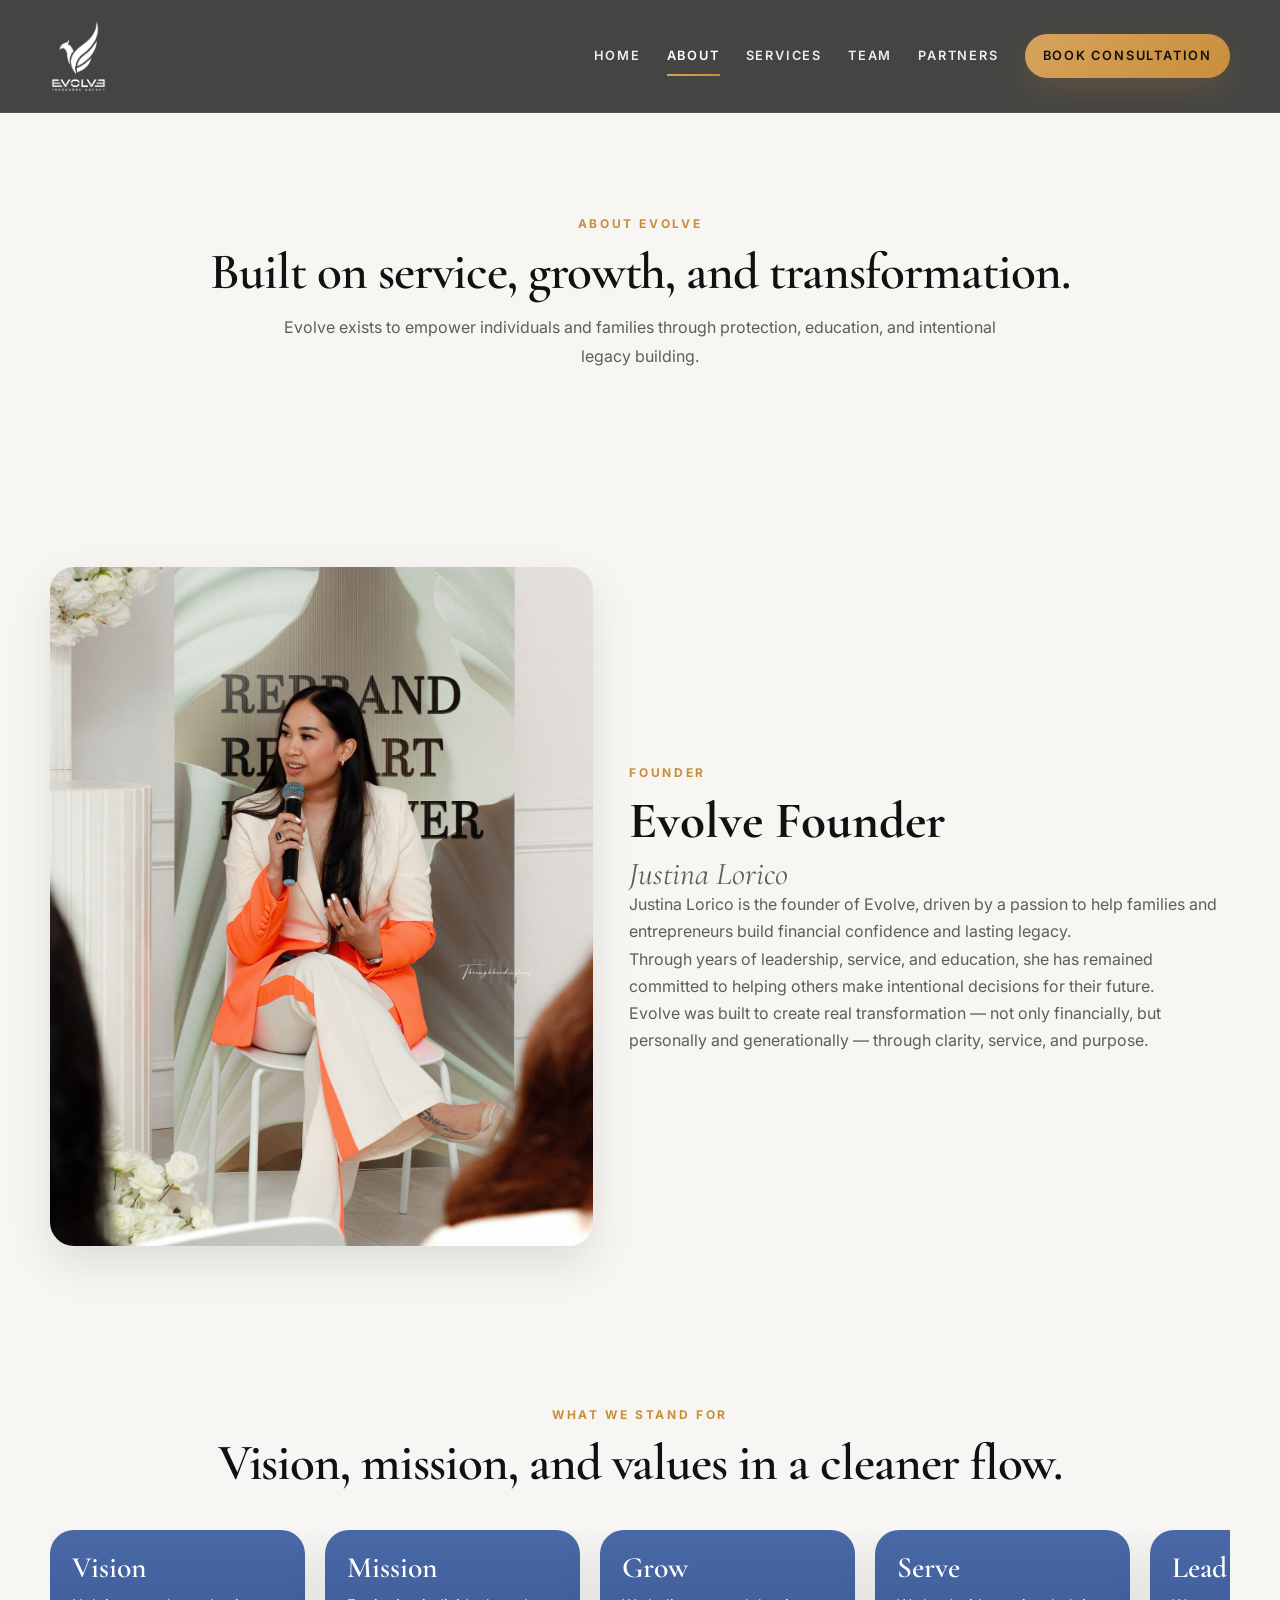
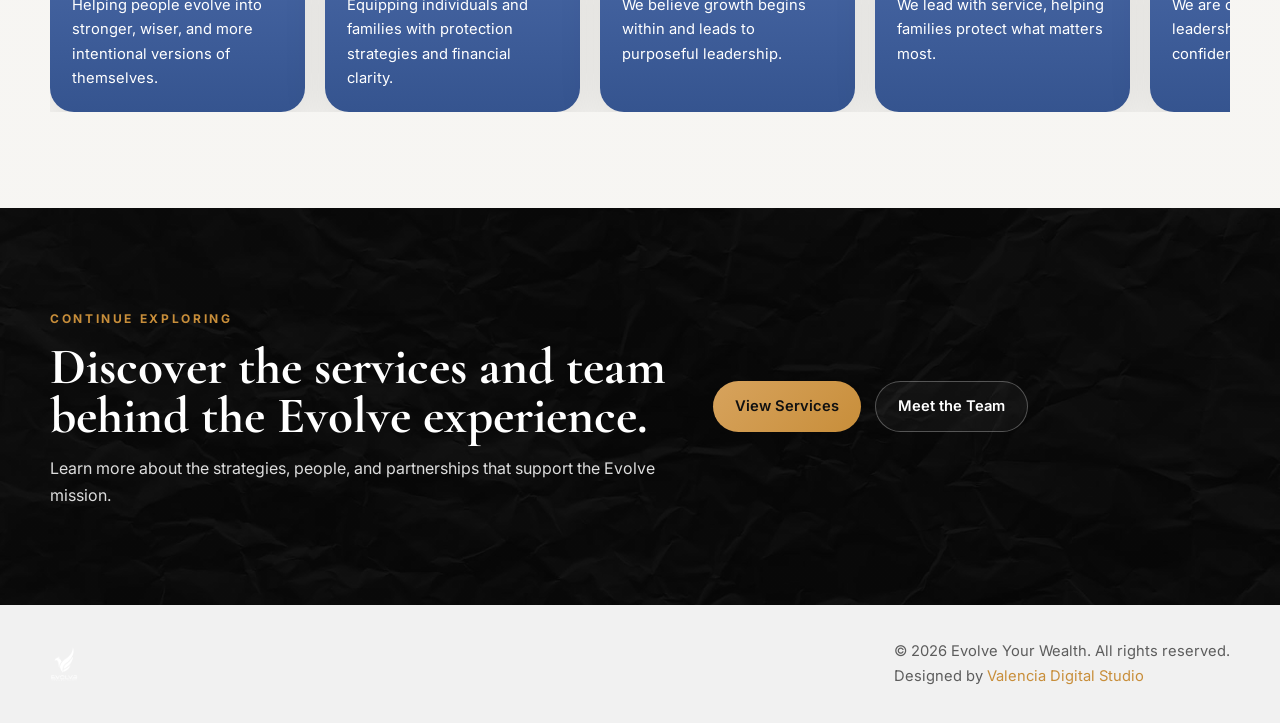
==== commit 7c232d12: "Update about.html" ====
--- a/about.html
+++ b/about.html
@@ -3,11 +3,17 @@
 <head>
   <meta charset="UTF-8" />
   <meta name="viewport" content="width=device-width, initial-scale=1.0" />
-  <title>About | Evolve Insurance Agency</title>
-  <meta name="description" content="Learn about Evolve Insurance Agency, the founder, mission, and values behind the brand." />
+  <title>About | Evolve Your Wealth</title>
+  <meta
+    name="description"
+    content="Learn about Evolve Your Wealth, the mission, the founder, and the values behind the brand."
+  />
   <link rel="preconnect" href="https://fonts.googleapis.com" />
   <link rel="preconnect" href="https://fonts.gstatic.com" crossorigin />
-  <link href="https://fonts.googleapis.com/css2?family=Cormorant+Garamond:wght@500;600;700&family=Inter:wght@300;400;500;600;700;800&display=swap" rel="stylesheet" />
+  <link
+    href="https://fonts.googleapis.com/css2?family=Cormorant+Garamond:wght@500;600;700&family=Inter:wght@300;400;500;600;700&display=swap"
+    rel="stylesheet"
+  />
   <link rel="stylesheet" href="style.css" />
 </head>
 <body>
@@ -16,16 +22,18 @@
       <a href="index.html" class="brand-lockup">
         <img src="assets/new-logo.png" alt="Evolve logo" class="brand-logo-single" />
       </a>
+
       <button class="menu-toggle" id="menuToggle" aria-label="Open menu" aria-expanded="false" aria-controls="mobileMenu">
         <span></span><span></span><span></span>
       </button>
+
       <nav class="nav-links" id="mobileMenu">
         <a href="index.html">Home</a>
         <a href="about.html" class="active">About</a>
         <a href="services.html">Services</a>
         <a href="team.html">Team</a>
         <a href="partners.html">Partners</a>
-        <a href="consultation.html" class="btn btn-gold nav-cta">Book a Consultation</a>
+        <a href="consultation.html" class="nav-cta">Book Consultation</a>
       </nav>
     </div>
   </header>
@@ -36,7 +44,10 @@
         <div class="section-heading center">
           <span class="eyebrow">About Evolve</span>
           <h1>Built on service, growth, and transformation.</h1>
-          <p>Evolve exists to empower individuals and families through protection, education, and intentional legacy building.</p>
+          <p>
+            Evolve exists to empower individuals and families through protection,
+            education, and intentional legacy building.
+          </p>
         </div>
       </div>
     </section>
@@ -44,15 +55,28 @@
     <section class="section-plain">
       <div class="container about-split">
         <div class="about-image-card">
-          <img src="assets/founder.jpg" alt="Founder of Evolve Insurance Agency" />
+          <img src="assets/founder.jpg" alt="Founder of Evolve" />
         </div>
+
         <div class="about-copy">
           <span class="eyebrow">Founder</span>
           <h2>Evolve Founder</h2>
           <p class="script-text">Justina Lorico</p>
-          <p>Justina Lorico is the Founder of Evolve Insurance Agency, driven by a passion to help families and entrepreneurs build financial security and lasting legacies.</p>
-          <p>Through years of leadership, service, and dedication, she has remained committed to educating others, empowering communities, and helping individuals make intentional decisions for their future.</p>
-          <p>Evolve was built from a desire to create real transformation — not only financially, but personally and generationally — through clarity, service, and purpose-driven leadership.</p>
+
+          <p>
+            Justina Lorico is the founder of Evolve, driven by a passion to help
+            families and entrepreneurs build financial confidence and lasting legacy.
+          </p>
+
+          <p>
+            Through years of leadership, service, and education, she has remained
+            committed to helping others make intentional decisions for their future.
+          </p>
+
+          <p>
+            Evolve was built to create real transformation — not only financially,
+            but personally and generationally — through clarity, service, and purpose.
+          </p>
         </div>
       </div>
     </section>
@@ -67,45 +91,45 @@
         <div class="slider-shell">
           <div class="slider-track slider-right">
             <article class="about-slide-card about-blue">
-              <h3>Our Vision</h3>
-              <p>Empowering individuals to evolve into the best version of themselves personally, professionally, and financially.</p>
+              <h3>Vision</h3>
+              <p>Helping people evolve into stronger, wiser, and more intentional versions of themselves.</p>
             </article>
             <article class="about-slide-card about-blue">
-              <h3>Our Mission</h3>
-              <p>We educate and equip individuals and families through financial education and innovative protection strategies.</p>
+              <h3>Mission</h3>
+              <p>Equipping individuals and families with protection strategies and financial clarity.</p>
             </article>
             <article class="about-slide-card about-blue">
               <h3>Grow</h3>
-              <p>We believe growth starts within and develops into purposeful leadership.</p>
+              <p>We believe growth begins within and leads to purposeful leadership.</p>
             </article>
             <article class="about-slide-card about-blue">
               <h3>Serve</h3>
-              <p>We lead with service, helping families protect what matters most with integrity and compassion.</p>
+              <p>We lead with service, helping families protect what matters most.</p>
             </article>
             <article class="about-slide-card about-blue">
               <h3>Lead</h3>
-              <p>We are committed to leadership that inspires trust, builds confidence, and creates legacy.</p>
+              <p>We are committed to leadership that builds trust, confidence, and legacy.</p>
             </article>
 
             <article class="about-slide-card about-blue">
-              <h3>Our Vision</h3>
-              <p>Empowering individuals to evolve into the best version of themselves personally, professionally, and financially.</p>
+              <h3>Vision</h3>
+              <p>Helping people evolve into stronger, wiser, and more intentional versions of themselves.</p>
             </article>
             <article class="about-slide-card about-blue">
-              <h3>Our Mission</h3>
-              <p>We educate and equip individuals and families through financial education and innovative protection strategies.</p>
+              <h3>Mission</h3>
+              <p>Equipping individuals and families with protection strategies and financial clarity.</p>
             </article>
             <article class="about-slide-card about-blue">
               <h3>Grow</h3>
-              <p>We believe growth starts within and develops into purposeful leadership.</p>
+              <p>We believe growth begins within and leads to purposeful leadership.</p>
             </article>
             <article class="about-slide-card about-blue">
               <h3>Serve</h3>
-              <p>We lead with service, helping families protect what matters most with integrity and compassion.</p>
+              <p>We lead with service, helping families protect what matters most.</p>
             </article>
             <article class="about-slide-card about-blue">
               <h3>Lead</h3>
-              <p>We are committed to leadership that inspires trust, builds confidence, and creates legacy.</p>
+              <p>We are committed to leadership that builds trust, confidence, and legacy.</p>
             </article>
           </div>
         </div>
@@ -117,8 +141,12 @@
         <div>
           <span class="eyebrow">Continue Exploring</span>
           <h2>Discover the services and team behind the Evolve experience.</h2>
-          <p>Learn more about the strategies, people, and partnerships that support our mission to serve with clarity and impact.</p>
+          <p>
+            Learn more about the strategies, people, and partnerships that support
+            the Evolve mission.
+          </p>
         </div>
+
         <div class="consultation-actions">
           <a href="services.html" class="btn btn-gold">View Services</a>
           <a href="team.html" class="btn btn-outline-light">Meet the Team</a>
@@ -129,10 +157,12 @@
 
   <footer class="site-footer">
     <div class="container footer-row">
-      <div class="footer-brand"><img src="assets/new-logo.png" alt="Evolve logo" /></div>
+      <div class="footer-brand">
+        <img src="assets/new-logo.png" alt="Evolve logo" />
+      </div>
       <div class="footer-copy">
-        <p>© 2026 Evolve Insurance Agency. All rights reserved.</p>
-        <p>Website designed by <a href="https://www.instagram.com/valenciadigitalstudio?igsh=MWRkOGlpdWNxNnF4ZQ%3D%3D&utm_source=qr" target="_blank" rel="noopener">Valencia Digital Studio</a></p>
+        <p>© 2026 Evolve Your Wealth. All rights reserved.</p>
+        <p>Designed by <a href="https://www.instagram.com/valenciadigitalstudio?igsh=MWRkOGlpdWNxNnF4ZQ%3D%3D&utm_source=qr" target="_blank" rel="noopener">Valencia Digital Studio</a></p>
       </div>
     </div>
   </footer>
@@ -140,6 +170,8 @@
   <script>
     const menuToggle = document.getElementById("menuToggle");
     const mobileMenu = document.getElementById("mobileMenu");
+    const siteHeader = document.querySelector(".site-header");
+
     if (menuToggle && mobileMenu) {
       menuToggle.addEventListener("click", () => {
         mobileMenu.classList.toggle("show");
@@ -147,6 +179,15 @@
         menuToggle.setAttribute("aria-expanded", String(!expanded));
       });
     }
+
+    window.addEventListener("scroll", () => {
+      if (!siteHeader) return;
+      if (window.scrollY > 10) {
+        siteHeader.classList.add("scrolled");
+      } else {
+        siteHeader.classList.remove("scrolled");
+      }
+    });
   </script>
 </body>
 </html>
--- a/style.css
+++ b/style.css
@@ -1,8 +1,8 @@
 :root {
   --bg: #f4f2ee;
   --panel: #ffffff;
-  --text: #111;
-  --muted: #555;
+  --text: #111111;
+  --muted: #5d5d5d;
 
   --black: #050505;
   --white: #ffffff;
@@ -14,7 +14,7 @@
 
   --radius: 24px;
   --max-width: 1180px;
-  --shadow-soft: 0 18px 44px rgba(0, 0, 0, 0.10);
+  --shadow-soft: 0 18px 44px rgba(0, 0, 0, 0.1);
 }
 
 /* RESET */
@@ -32,7 +32,9 @@
   background: var(--bg);
   font-family: "Inter", sans-serif;
   color: var(--text);
-  line-height: 1.6;
+  line-height: 1.7;
+  -webkit-font-smoothing: antialiased;
+  text-rendering: optimizeLegibility;
 }
 
 img {
@@ -45,81 +47,142 @@
   color: inherit;
 }
 
-/* CONTAINER */
 .container {
   width: min(calc(100% - 32px), var(--max-width));
   margin: auto;
 }
 
-/* HEADER */
+/* =========================
+   NEXT-LEVEL HEADER
+========================= */
+
 .site-header {
   position: sticky;
   top: 0;
   z-index: 1000;
-  background: #000;
+  background: rgba(0, 0, 0, 0.72);
+  backdrop-filter: blur(18px);
+  -webkit-backdrop-filter: blur(18px);
+  border-bottom: 1px solid rgba(255, 255, 255, 0.08);
+  transition:
+    background 0.3s ease,
+    border-color 0.3s ease,
+    box-shadow 0.3s ease,
+    transform 0.3s ease;
 }
 
 .nav {
-  min-height: 82px;
-  display: flex;
-  justify-content: space-between;
+  min-height: 112px;
+  display: grid;
+  grid-template-columns: auto 1fr;
   align-items: center;
+  gap: 36px;
   position: relative;
 }
 
 .brand-lockup {
   display: flex;
   align-items: center;
-  gap: 10px;
   flex-shrink: 0;
 }
 
 .brand-logo-single {
-  height: 40px;
+  height: 74px;
   width: auto;
   object-fit: contain;
   display: block;
+  transition: transform 0.28s ease, opacity 0.28s ease;
+}
+
+.brand-lockup:hover .brand-logo-single {
+  transform: translateY(-1px) scale(1.015);
 }
 
 .nav-links {
   display: flex;
-  gap: 20px;
+  justify-content: flex-end;
   align-items: center;
+  gap: 26px;
 }
 
 .nav-links a {
-  color: rgba(255,255,255,0.85);
-  font-size: 0.85rem;
+  position: relative;
+  color: rgba(255, 255, 255, 0.9);
+  font-size: 0.8rem;
+  font-weight: 600;
   text-transform: uppercase;
-  letter-spacing: 0.12em;
-}
-
-.nav-links a.active,
-.nav-links a:hover {
-  color: white;
+  letter-spacing: 0.14em;
+  transition: color 0.25s ease, opacity 0.25s ease;
+}
+
+.nav-links a::after {
+  content: "";
+  position: absolute;
+  left: 0;
+  bottom: -9px;
+  width: 100%;
+  height: 1.5px;
+  background: linear-gradient(90deg, var(--gold-soft), var(--gold));
+  transform: scaleX(0);
+  transform-origin: center;
+  transition: transform 0.28s ease;
+}
+
+.nav-links a:hover,
+.nav-links a.active {
+  color: var(--white);
+}
+
+.nav-links a:hover::after,
+.nav-links a.active::after {
+  transform: scaleX(1);
 }
 
 .nav-cta {
-  padding: 10px 16px;
+  padding: 11px 18px;
+  border-radius: 999px;
+  background: linear-gradient(135deg, var(--gold-soft), var(--gold));
+  color: #111 !important;
+  box-shadow: 0 12px 30px rgba(200, 142, 58, 0.18);
+}
+
+.nav-cta::after {
+  display: none;
 }
 
 .menu-toggle {
   display: none;
-  width: 44px;
-  height: 44px;
-  background: transparent;
-  border: 1px solid rgba(255,255,255,0.2);
-  border-radius: 10px;
-  flex-direction: column;
+  width: 48px;
+  height: 48px;
+  background: rgba(255, 255, 255, 0.04);
+  border: 1px solid rgba(255, 255, 255, 0.16);
+  border-radius: 12px;
   justify-content: center;
   align-items: center;
+  flex-direction: column;
   gap: 4px;
+  cursor: pointer;
+  transition: background 0.25s ease, border-color 0.25s ease, transform 0.25s ease;
+}
+
+.menu-toggle:hover {
+  background: rgba(255, 255, 255, 0.08);
+  border-color: rgba(255, 255, 255, 0.26);
+  transform: translateY(-1px);
 }
 
 .menu-toggle span {
+  width: 18px;
   height: 2px;
-  width: 18px;
+  border-radius: 999px;
   background: white;
+  display: block;
+}
+
+.site-header.scrolled {
+  background: rgba(0, 0, 0, 0.9);
+  box-shadow: 0 12px 30px rgba(0, 0, 0, 0.18);
+  border-bottom-color: rgba(255, 255, 255, 0.12);
 }
 
 /* BUTTONS */
@@ -127,6 +190,7 @@
   padding: 12px 22px;
   border-radius: 999px;
   font-weight: 600;
+  font-size: 0.92rem;
   display: inline-flex;
   align-items: center;
   justify-content: center;
@@ -144,19 +208,19 @@
 
 .btn-outline {
   border: 1px solid #ddd;
-  background: rgba(255,255,255,0.9);
+  background: rgba(255, 255, 255, 0.92);
   color: #111 !important;
 }
 
 .btn-outline-light {
-  border: 1px solid rgba(255,255,255,0.25);
-  background: rgba(255,255,255,0.04);
+  border: 1px solid rgba(255, 255, 255, 0.28);
+  background: rgba(255, 255, 255, 0.04);
   color: white !important;
 }
 
 /* SECTIONS */
 .section-light {
-  padding: 90px 0;
+  padding: 96px 0;
   background:
     linear-gradient(rgba(247, 246, 243, 0.92), rgba(247, 246, 243, 0.92)),
     url("assets/light-texture.jpg") center/cover no-repeat;
@@ -170,16 +234,16 @@
 }
 
 .section-dark {
-  padding: 90px 0;
+  padding: 96px 0;
   background:
-    linear-gradient(rgba(8, 8, 8, 0.74), rgba(8, 8, 8, 0.74)),
+    linear-gradient(rgba(8, 8, 8, 0.76), rgba(8, 8, 8, 0.76)),
     url("assets/black-texture.jpg") center/cover no-repeat;
   color: white;
 }
 
 /* TYPOGRAPHY */
 .section-heading {
-  margin-bottom: 38px;
+  margin-bottom: 42px;
 }
 
 .section-heading.center {
@@ -189,9 +253,11 @@
 .section-heading h1,
 .section-heading h2 {
   font-family: "Cormorant Garamond", serif;
-  font-size: clamp(2.4rem, 4vw, 4rem);
+  font-size: clamp(2.7rem, 4vw, 4.4rem);
+  font-weight: 600;
   line-height: 0.95;
-  margin-bottom: 14px;
+  letter-spacing: -0.02em;
+  margin-bottom: 16px;
 }
 
 .section-light .section-heading h1,
@@ -207,8 +273,10 @@
 }
 
 .section-heading p {
-  max-width: 860px;
+  max-width: 760px;
   margin: 0 auto;
+  font-size: 1rem;
+  line-height: 1.8;
 }
 
 .section-light p,
@@ -217,15 +285,15 @@
 }
 
 .section-dark p {
-  color: rgba(255,255,255,0.86);
+  color: rgba(255, 255, 255, 0.86);
 }
 
 .eyebrow {
   display: inline-block;
   margin-bottom: 14px;
   text-transform: uppercase;
-  letter-spacing: 0.24em;
-  font-size: 0.76rem;
+  letter-spacing: 0.22em;
+  font-size: 0.75rem;
   font-weight: 700;
   color: var(--gold);
 }
@@ -233,17 +301,39 @@
 .script-text {
   font-family: "Cormorant Garamond", serif;
   font-style: italic;
-  font-size: clamp(1.8rem, 2vw, 2.5rem);
+  font-size: clamp(2rem, 2.4vw, 2.8rem);
   color: var(--gold);
+  line-height: 1.1;
 }
 
 /* HERO */
 .hero-section {
   text-align: center;
+  padding-top: 120px;
+  padding-bottom: 110px;
 }
 
 .hero-logo-wrap {
-  margin-bottom: 42px;
+  margin-bottom: 38px;
+}
+
+.hero-logo-row {
+  display: flex;
+  justify-content: center;
+  align-items: center;
+  gap: 14px;
+}
+
+.hero-eagle {
+  height: 82px;
+  width: auto;
+  object-fit: contain;
+}
+
+.hero-logo-main {
+  height: 104px;
+  width: auto;
+  object-fit: contain;
 }
 
 .hero-logo-single {
@@ -261,7 +351,19 @@
   max-width: 760px;
   margin: 0 auto;
   display: grid;
-  gap: 18px;
+  gap: 16px;
+}
+
+.hero-lead {
+  font-size: 1.1rem;
+  line-height: 1.85;
+  color: var(--text);
+}
+
+.hero-subtext {
+  font-size: 0.98rem;
+  line-height: 1.85;
+  color: var(--muted);
 }
 
 .hero-actions {
@@ -269,6 +371,7 @@
   gap: 12px;
   justify-content: center;
   flex-wrap: wrap;
+  margin-top: 10px;
 }
 
 /* SLIDER */
@@ -283,7 +386,7 @@
 }
 
 .slider-right {
-  animation: slide 40s linear infinite;
+  animation: slide 34s linear infinite;
 }
 
 .slider-shell:hover .slider-track {
@@ -307,12 +410,15 @@
 
 .impact-card strong {
   display: block;
-  font-size: 1.8rem;
+  font-size: 1.9rem;
+  font-weight: 700;
   margin-bottom: 8px;
+  line-height: 1.1;
 }
 
 .impact-card span {
-  font-size: 0.95rem;
+  font-size: 0.9rem;
+  line-height: 1.5;
 }
 
 /* VALUE BAND */
@@ -321,9 +427,9 @@
 }
 
 .value-band p {
-  font-size: clamp(1.7rem, 3vw, 2.4rem);
+  font-size: clamp(1.55rem, 2.7vw, 2.25rem);
   color: var(--gold);
-  letter-spacing: 0.28em;
+  letter-spacing: 0.22em;
   text-transform: uppercase;
   font-weight: 700;
 }
@@ -352,11 +458,11 @@
 .team-value-card {
   min-width: 255px;
   max-width: 255px;
-  background: rgba(255,255,255,0.08);
+  background: rgba(255, 255, 255, 0.08);
   color: white;
   border-radius: 28px;
   padding: 22px;
-  border: 1px solid rgba(255,255,255,0.12);
+  border: 1px solid rgba(255, 255, 255, 0.12);
   backdrop-filter: blur(10px);
 }
 
@@ -364,15 +470,17 @@
 .about-slide-card h3,
 .team-value-card h3 {
   font-family: "Cormorant Garamond", serif;
-  font-size: 1.7rem;
-  margin-bottom: 8px;
+  font-size: 1.85rem;
+  font-weight: 600;
+  line-height: 1.05;
+  margin-bottom: 10px;
 }
 
 .preview-card p,
 .about-slide-card p,
 .team-value-card p {
   font-size: 0.92rem;
-  line-height: 1.5;
+  line-height: 1.65;
 }
 
 /* BLUE CARDS */
@@ -680,7 +788,7 @@
 
 /* FOOTER */
 .site-footer {
-  padding: 30px 0;
+  padding: 34px 0;
   background: #f1f1f1;
 }
 
@@ -700,6 +808,7 @@
 
 .footer-copy p {
   color: var(--muted);
+  font-size: 0.92rem;
 }
 
 .footer-copy a {
@@ -747,19 +856,39 @@
 
 @media (max-width: 760px) {
   .menu-toggle {
-    display: flex;
+    display: inline-flex;
+  }
+
+  .nav {
+    min-height: 92px;
+    grid-template-columns: auto auto;
+    gap: 14px;
+  }
+
+  .brand-logo-single {
+    height: 58px;
+  }
+
+  .menu-toggle {
+    justify-self: end;
   }
 
   .nav-links {
     display: none;
+    position: absolute;
+    top: calc(100% + 10px);
+    right: 0;
+    width: min(320px, calc(100vw - 32px));
+    background: rgba(0, 0, 0, 0.96);
+    backdrop-filter: blur(18px);
+    -webkit-backdrop-filter: blur(18px);
+    border: 1px solid rgba(255, 255, 255, 0.1);
+    border-radius: 18px;
+    box-shadow: 0 22px 50px rgba(0, 0, 0, 0.3);
+    padding: 18px;
     flex-direction: column;
-    position: absolute;
-    right: 10px;
-    top: 90px;
-    background: black;
-    padding: 20px;
-    border-radius: 12px;
-    width: min(300px, calc(100vw - 32px));
+    align-items: stretch;
+    gap: 14px;
     z-index: 1001;
   }
 
@@ -772,16 +901,39 @@
     width: 100%;
   }
 
-  .brand-logo-single {
-    height: 30px;
-  }
-
-  .nav {
-    min-height: 76px;
-  }
-
-  .hero-logo-single {
-    width: min(360px, 92%);
+  .nav-links a {
+    padding: 4px 0;
+    text-align: left;
+  }
+
+  .nav-links a::after {
+    display: none;
+  }
+
+  .nav-cta {
+    justify-content: center;
+  }
+
+  .hero-section {
+    padding-top: 110px;
+    padding-bottom: 90px;
+  }
+
+  .hero-logo-row {
+    gap: 10px;
+  }
+
+  .hero-eagle {
+    height: 52px;
+  }
+
+  .hero-logo-main {
+    height: 68px;
+  }
+
+  .hero-lead,
+  .hero-subtext {
+    font-size: 0.96rem;
   }
 
   .hero-actions,
@@ -849,14 +1001,13 @@
   .about-slide-card h3,
   .team-value-card h3 {
     font-size: 1.7rem;
-    margin-bottom: 8px;
   }
 
   .preview-card p,
   .about-slide-card p,
   .team-value-card p {
     font-size: 0.92rem;
-    line-height: 1.5;
+    line-height: 1.55;
   }
 
   .slider-right {
@@ -868,3 +1019,4 @@
     align-items: flex-start;
   }
 }
+  
